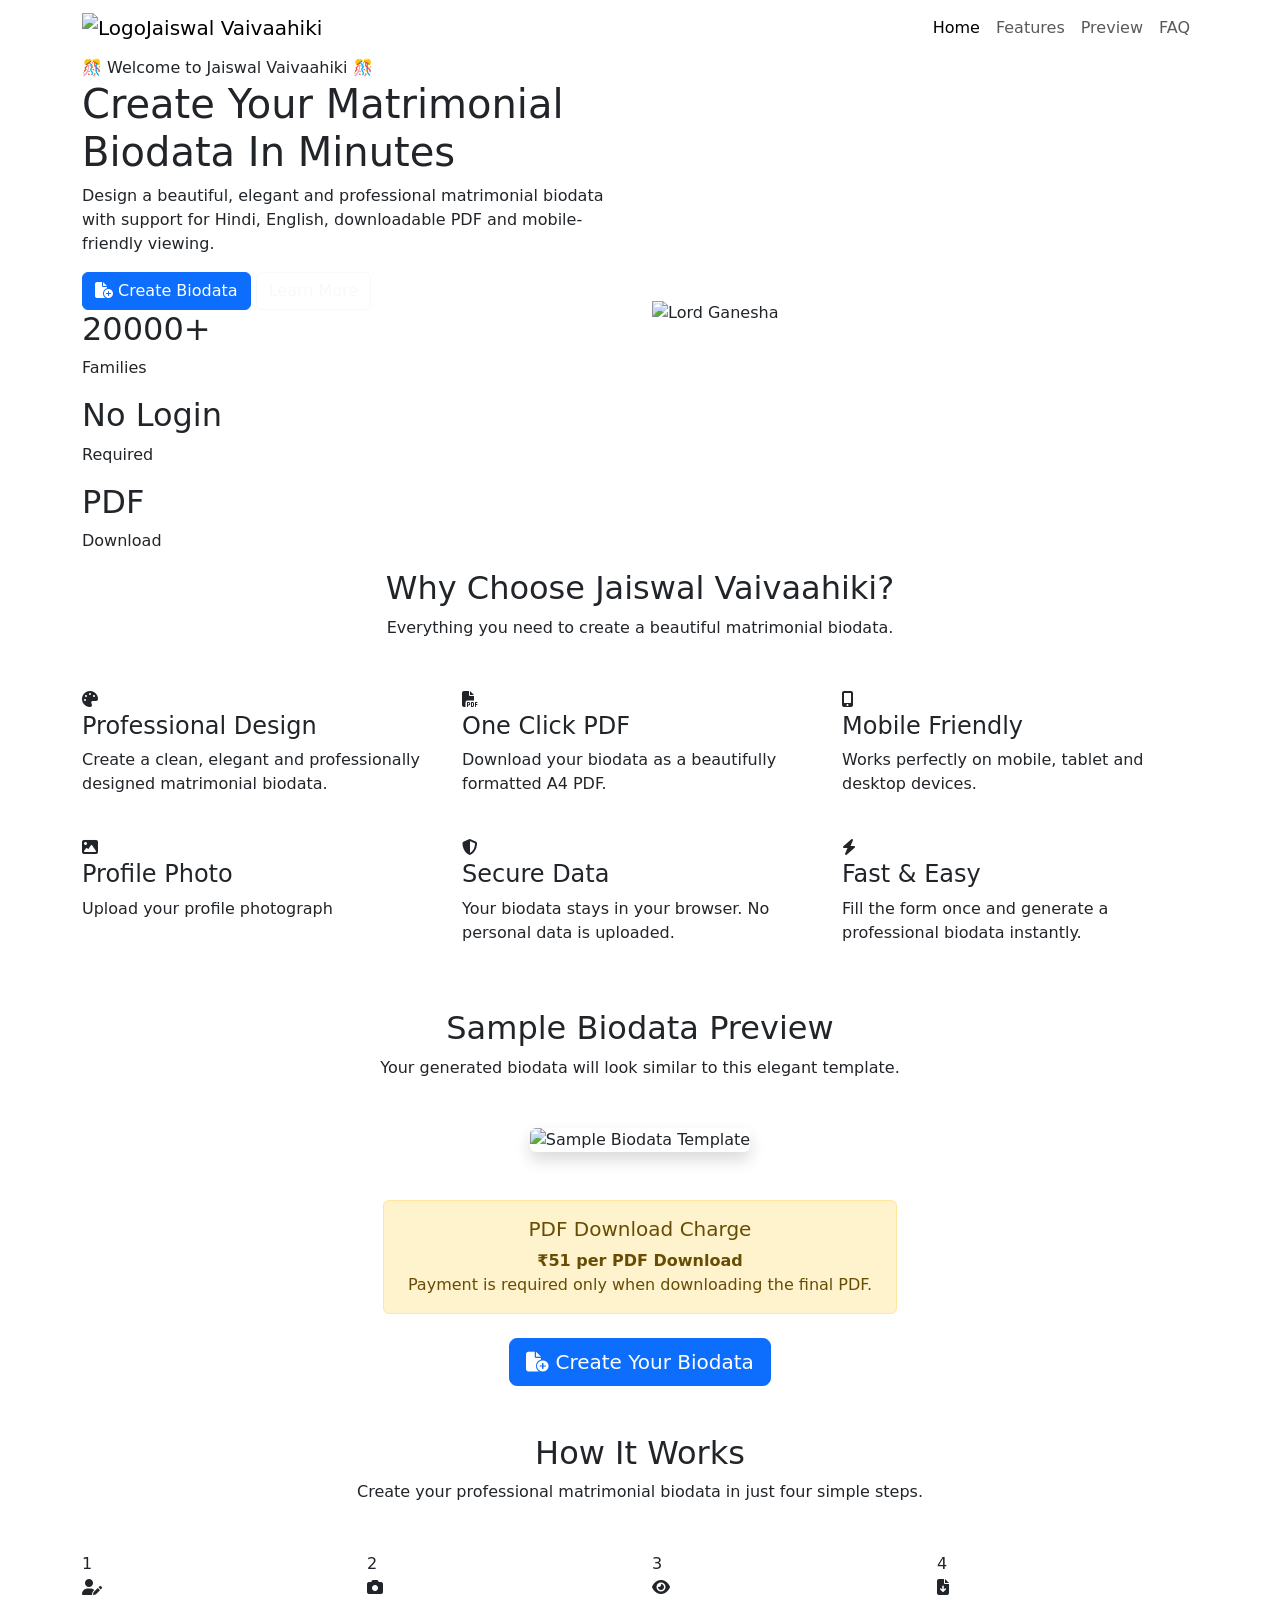
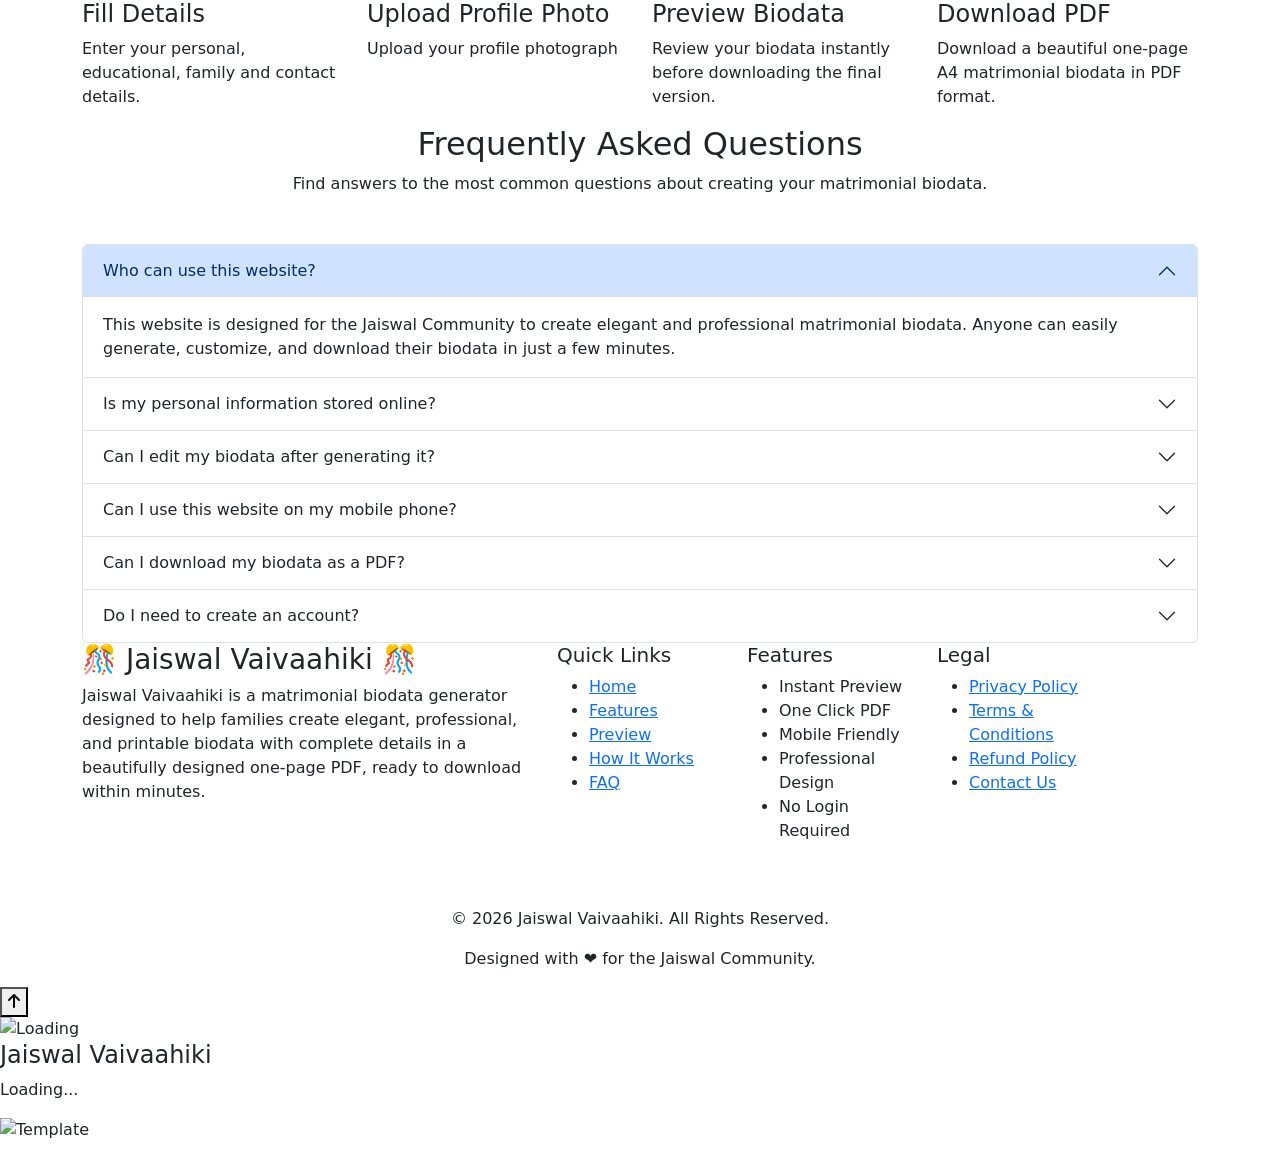
==== index.html @ 01bf07b5 "Add files via upload" ====
<!DOCTYPE html>
<html lang="en">

<head>

    <!-- ==========================
            BASIC META TAGS
    =========================== -->

    <meta charset="UTF-8">

    <meta name="viewport"
          content="width=device-width, initial-scale=1.0">

    <meta http-equiv="X-UA-Compatible"
          content="IE=edge">

    <meta name="description"
          content="Jaiswal Vaivaahiki - Matrimonial Biodata Generator">

    <meta name="keywords"
      content="Matrimonial, Biodata, Jaiswal, Marriage, Biodata Generator, Jaiswal Vaivaahiki">

    <meta name="author"
          content="Jaiswal Vaivaahiki">

    <title>Jaiswal Vaivaahiki | Matrimonial Biodata Generator</title>





    <!-- ==========================
            OPEN GRAPH META TAGS
    ========================== -->

    <meta property="og:title"
          content="Jaiswal Vaivaahiki | Matrimonial Biodata Generator">

    <meta property="og:description"
          content="Create a beautiful matrimonial biodata in Hindi and English with PDF download support.">

    <meta property="og:type"
          content="website">

    <meta property="og:url"
      content="https://milansetu.netlify.app">

    <meta property="og:image"
      content="https://milansetu.netlify.app/assets/images/logo/ganesha.png">

    <meta property="og:site_name"
          content="Jaiswal Vaivaahiki">

    <!-- ==========================
            TWITTER CARD META TAGS
    ========================== -->

    <meta name="twitter:card"
          content="summary_large_image">

    <meta name="twitter:title"
          content="Jaiswal Vaivaahiki | Matrimonial Biodata Generator">

    <meta name="twitter:description"
          content="Create a beautiful matrimonial biodata in Hindi and English with PDF download support.">

    <meta name="twitter:image"
          content="https://milansetu.netlify.app/assets/images/logo/ganesha.png">

    <meta name="twitter:site"
          content="">



    <!-- ==========================
            FAVICON
    ========================== -->

    <link rel="icon"
          type="image/x-icon"
          href="assets/images/favicon/favicon.ico">

    <link rel="icon"
          type="image/png"
          sizes="32x32"
          href="assets/images/favicon/favicon-32x32.png">

    <link rel="icon"
          type="image/png"
          sizes="16x16"
          href="assets/images/favicon/favicon-16x16.png">

    <link rel="apple-touch-icon"
          sizes="180x180"
          href="assets/images/favicon/apple-touch-icon.png">


    <!-- ==========================
        APPLE TOUCH ICON
    ========================== -->

    <link rel="apple-touch-icon"
          sizes="180x180"
          href="assets/images/favicon/apple-touch-icon.png">

    <!-- ==========================
        THEME COLOR
    ========================== -->

    <meta name="theme-color"
          content="#b35a1f">

    <meta name="msapplication-TileColor"
          content="#b35a1f">

    <meta name="apple-mobile-web-app-status-bar-style"
          content="default">

    <meta name="apple-mobile-web-app-capable"
          content="yes">

    <!-- ==========================
        STRUCTURED DATA
    ========================== -->

    <script type="application/ld+json">

    {

        "@context": "https://schema.org",

        "@type": "WebSite",

        "name": "Jaiswal Vaivaahiki",

        "alternateName": "Jaiswal Vaivaahiki Matrimonial Biodata Generator",

        "url": "https://milansetu.netlify.app",

        "description": "Create beautiful, professional matrimonial biodata in Hindi and English with photo upload and PDF download support.",

        "publisher": {

            "@type": "Organization",

            "name": "Jaiswal Vaivaahiki",

            "logo": {

                "@type": "ImageObject",

                "url": "https://milansetu.netlify.app/assets/images/logo/ganesha.png"

            }

        },

        "inLanguage": [

            "en",

            "hi"

        ],

        "potentialAction": {

            "@type": "SearchAction",

            "target": "https://milansetu.netlify.app/?q={search_term_string}",

            "query-input": "required name=search_term_string"

        }

    }

    </script>

    <!-- ==========================
        CANONICAL URL
    ========================== -->

    <link rel="canonical"
      href="https://milansetu.netlify.app/">

    <!-- ==========================
        ROBOTS META TAG
    ========================== -->

    <meta name="robots"
          content="index, follow">

    <meta name="googlebot"
          content="index, follow">

    <meta name="bingbot"
          content="index, follow">





    <!-- ==========================
            GOOGLE FONTS
    ========================== -->



    <link rel="preconnect"
          href="https://fonts.googleapis.com">

    <link rel="preconnect"
          href="https://fonts.gstatic.com"
          crossorigin>

    <link href="https://fonts.googleapis.com/css2?family=Cinzel:wght@400;600;700&family=Poppins:wght@300;400;500;600;700&family=Noto+Sans+Devanagari:wght@400;500;600;700&display=swap"
          rel="stylesheet">

    <!-- ==========================
            BOOTSTRAP CSS
    =========================== -->

    <link href="https://cdn.jsdelivr.net/npm/bootstrap@5.3.7/dist/css/bootstrap.min.css"
          rel="stylesheet">

    <link href="https://fonts.googleapis.com/css2?family=Cormorant+Garamond:wght@700&display=swap" rel="stylesheet">

    <!-- ==========================
            FONT AWESOME
    =========================== -->

    <link rel="stylesheet"
          href="https://cdnjs.cloudflare.com/ajax/libs/font-awesome/6.7.2/css/all.min.css">

    <!-- ==========================
            CUSTOM CSS
    =========================== -->

    <link rel="stylesheet"
          href="css/style.css">

    <link rel="stylesheet"
          href="css/responsive.css">

    <link rel="stylesheet"
          href="css/print.css">

</head>

<body>

<!-- =========================================================
                    WEBSITE STARTS HERE
========================================================== -->

<header>

    <!-- ==========================
            NAVIGATION BAR
    =========================== -->

    <nav class="navbar navbar-expand-lg custom-navbar">

        <div class="container">

            <!-- Logo -->

            <a class="navbar-brand d-flex align-items-center"
               href="#">

                <img src="assets/images/logo/ganesha.png"
                     alt="Logo"
                     class="logo">

                <span class="logo-text">

                    Jaiswal Vaivaahiki

                </span>

            </a>

            <!-- Mobile Menu -->

            <button class="navbar-toggler"
                    type="button"
                    data-bs-toggle="collapse"
                    data-bs-target="#navbarMenu">

                <span class="navbar-toggler-icon"></span>

            </button>

            <!-- Menu -->

            <div class="collapse navbar-collapse"
                 id="navbarMenu">

                <ul class="navbar-nav ms-auto">

                    <li class="nav-item">

                        <a class="nav-link active"
                           href="#hero">

                            Home

                        </a>

                    </li>

                    <li class="nav-item">

                        <a class="nav-link"
                           href="#features">

                            Features

                        </a>

                    </li>

                    <li class="nav-item">

                        <a class="nav-link"
                           href="#preview">

                            Preview

                        </a>

                    </li>

                    <li class="nav-item">

                        <a class="nav-link"
                           href="#faq">

                            FAQ

                        </a>

                    </li>

                </ul>

            </div>

        </div>

    </nav>

</header>

<main>

    <!-- ==========================================================
                            HERO SECTION
    =========================================================== -->

    <section id="hero" class="hero-section">

        <div class="container">

            <div class="row align-items-center">

                <!-- ================= Left Side ================= -->

                <div class="col-lg-6">

                    <div class="hero-content">

                        <span class="hero-badge">

                            🎊 Welcome to Jaiswal Vaivaahiki 🎊

                        </span>

                        <h1>

                            Create Your

                            <span class="highlight">

                                Matrimonial Biodata

                            </span>

                            In Minutes

                        </h1>

                        <p>

                            Design a beautiful, elegant and professional
                            matrimonial biodata with support for Hindi,
                            English, downloadable PDF and mobile-friendly
                            viewing.

                        </p>

                        <div class="hero-buttons">

                            <button
                                    class="btn btn-primary"
                                    id="createBiodataBtn">

                                <i class="fa-solid fa-file-circle-plus"></i>

                                Create Biodata

                            </button>

                            <button
                                    class="btn btn-outline-light"
                                    id="learnMoreBtn">

                                Learn More

                            </button>

                        </div>

                        <!-- Statistics -->

                        <div class="hero-stats">

                            <div class="stat-card">

                                <h2>

                                    20000+

                                </h2>

                                <p>

                                    Families

                                </p>

                            </div>

                            <div class="stat-card">

                                <h2>

                                    No Login

                                </h2>

                                <p>

                                    Required

                                </p>

                            </div>

                            <div class="stat-card">

                                <h2>

                                    PDF

                                </h2>

                                <p>

                                    Download

                                </p>

                            </div>

                        </div>

                    </div>

                </div>

                <!-- ================= Right Side ================= -->

                <div class="col-lg-6">

                    <div class="hero-image">

                        <img
                                src="assets/images/logo/ganesha.png"
                                alt="Lord Ganesha">

                    </div>

                </div>

            </div>

        </div>

    </section>

        <!-- ==========================================================
                        FEATURES SECTION
    =========================================================== -->

    <section id="features" class="features-section">

        <div class="container">

            <!-- Section Heading -->

            <div class="section-heading text-center">

                <h2>

                    Why Choose Jaiswal Vaivaahiki?

                </h2>

                <p>

                    Everything you need to create a beautiful matrimonial biodata.

                </p>

            </div>

            <!-- Features -->

            <div class="row g-4 mt-4">

                <!-- Feature 1 -->

                <div class="col-lg-4 col-md-6">

                    <div class="feature-card">

                        <i class="fa-solid fa-palette feature-icon"></i>

                        <h4>

                            Professional Design

                        </h4>

                        <p>

                            Create a clean, elegant and professionally designed matrimonial biodata.

                        </p>

                    </div>

                </div>

                <!-- Feature 2 -->

                <div class="col-lg-4 col-md-6">

                    <div class="feature-card">

                        <i class="fa-solid fa-file-pdf feature-icon"></i>

                        <h4>

                            One Click PDF

                        </h4>

                        <p>

                            Download your biodata as a beautifully formatted A4 PDF.

                        </p>

                    </div>

                </div>

                <!-- Feature 3 -->

                <div class="col-lg-4 col-md-6">

                    <div class="feature-card">

                        <i class="fa-solid fa-mobile-screen-button feature-icon"></i>

                        <h4>

                            Mobile Friendly

                        </h4>

                        <p>

                            Works perfectly on mobile, tablet and desktop devices.

                        </p>

                    </div>

                </div>

                <!-- Feature 4 -->

                <div class="col-lg-4 col-md-6">

                    <div class="feature-card">

                        <i class="fa-solid fa-image feature-icon"></i>

                        <h4>

                            Profile Photo

                        </h4>

                        <p>

                            Upload your profile photograph

                        </p>

                    </div>

                </div>

                <!-- Feature 5 -->

                <div class="col-lg-4 col-md-6">

                    <div class="feature-card">

                        <i class="fa-solid fa-shield-halved feature-icon"></i>

                        <h4>

                            Secure Data

                        </h4>

                        <p>

                            Your biodata stays in your browser. No personal data is uploaded.

                        </p>

                    </div>

                </div>

                <!-- Feature 6 -->

                <div class="col-lg-4 col-md-6">

                    <div class="feature-card">

                        <i class="fa-solid fa-bolt feature-icon"></i>

                        <h4>

                            Fast & Easy

                        </h4>

                        <p>

                            Fill the form once and generate a professional biodata instantly.

                        </p>

                    </div>

                </div>

            </div>

        </div>

    </section>



        <!-- ==========================================================
                    SAMPLE BIODATA PREVIEW
    =========================================================== -->

    <section id="preview" class="preview-section py-5">

        <div class="container">

            <div class="section-heading text-center mb-5">

                <h2>Sample Biodata Preview</h2>

                <p>
                    Your generated biodata will look similar to this elegant template.
                </p>

            </div>

            <div class="text-center">

                <img
                    src="assets/template1.png"
                    alt="Sample Biodata Template"
                    class="img-fluid shadow rounded preview-template">

            </div>

            <div class="text-center mt-5">

                <div class="alert alert-warning d-inline-block px-4 py-3 mb-4">

                    <h5 class="mb-2">

                        PDF Download Charge

                    </h5>

                    <p class="mb-0">

                        <strong>₹51 per PDF Download</strong><br>

                        Payment is required only when downloading the final PDF.

                    </p>

                </div>

                <br>

                <button
                    class="btn btn-primary btn-lg"
                    id="previewCreateBtn">

                    <i class="fa-solid fa-file-circle-plus"></i>

                    Create Your Biodata

                </button>

            </div>

        </div>

    </section>

        <!-- ==========================================================
                        HOW IT WORKS SECTION
    =========================================================== -->

    <section id="how-it-works" class="how-section">

        <div class="container">

            <!-- Section Heading -->

            <div class="section-heading text-center">

                <h2>

                    How It Works

                </h2>

                <p>

                    Create your professional matrimonial biodata in just four simple steps.

                </p>

            </div>

            <div class="row g-4 mt-4">

                <!-- Step 1 -->

                <div class="col-lg-3 col-md-6">

                    <div class="step-card">

                        <div class="step-number">

                            1

                        </div>

                        <div class="step-icon">

                            <i class="fa-solid fa-user-pen"></i>

                        </div>

                        <h4>

                            Fill Details

                        </h4>

                        <p>

                            Enter your personal, educational, family and contact details.

                        </p>

                    </div>

                </div>

                <!-- Step 2 -->

                <div class="col-lg-3 col-md-6">

                    <div class="step-card">

                        <div class="step-number">

                            2

                        </div>

                        <div class="step-icon">

                            <i class="fa-solid fa-camera"></i>

                        </div>

                        <h4>

                            Upload Profile Photo

                        </h4>

                        <p>

                            Upload your profile photograph

                        </p>

                    </div>

                </div>

                <!-- Step 3 -->

                <div class="col-lg-3 col-md-6">

                    <div class="step-card">

                        <div class="step-number">

                            3

                        </div>

                        <div class="step-icon">

                            <i class="fa-solid fa-eye"></i>

                        </div>

                        <h4>

                            Preview Biodata

                        </h4>

                        <p>

                            Review your biodata instantly before downloading the final version.

                        </p>

                    </div>

                </div>

                <!-- Step 4 -->

                <div class="col-lg-3 col-md-6">

                    <div class="step-card">

                        <div class="step-number">

                            4

                        </div>

                        <div class="step-icon">

                            <i class="fa-solid fa-file-arrow-down"></i>

                        </div>

                        <h4>

                            Download PDF

                        </h4>

                        <p>

                            Download a beautiful one-page A4 matrimonial biodata in PDF format.

                        </p>

                    </div>

                </div>

            </div>

        </div>

    </section>

        <!-- ==========================================================
                            FAQ SECTION
    =========================================================== -->

    <section id="faq" class="faq-section">

        <div class="container">

            <!-- Section Heading -->

            <div class="section-heading text-center">

                <h2>

                    Frequently Asked Questions

                </h2>

                <p>

                    Find answers to the most common questions about creating your matrimonial biodata.

                </p>

            </div>

            <div class="accordion mt-5"
                 id="faqAccordion">

                <!-- FAQ 1 -->

                <div class="accordion-item">

                    <h2 class="accordion-header"
                        id="headingOne">

                        <button class="accordion-button"
                                type="button"
                                data-bs-toggle="collapse"
                                data-bs-target="#collapseOne"
                                aria-expanded="true"
                                aria-controls="collapseOne">

                            Who can use this website?

                        </button>

                    </h2>

                    <div id="collapseOne"
                         class="accordion-collapse collapse show"
                         data-bs-parent="#faqAccordion">

                        <div class="accordion-body">

                            This website is designed for the Jaiswal Community to create elegant and professional matrimonial biodata. Anyone can easily generate, customize, and download their biodata in just a few minutes.

                        </div>

                    </div>

                </div>

                <!-- FAQ 2 -->

                <div class="accordion-item">

                    <h2 class="accordion-header"
                        id="headingTwo">

                        <button class="accordion-button collapsed"
                                type="button"
                                data-bs-toggle="collapse"
                                data-bs-target="#collapseTwo"
                                aria-expanded="false"
                                aria-controls="collapseTwo">

                            Is my personal information stored online?

                        </button>

                    </h2>

                    <div id="collapseTwo"
                         class="accordion-collapse collapse"
                         data-bs-parent="#faqAccordion">

                        <div class="accordion-body">

                            No. Your information remains in your browser while you use the website. It is not uploaded to any server.

                        </div>

                    </div>

                </div>

                <!-- FAQ 3 -->

                <div class="accordion-item">

                    <h2 class="accordion-header"
                        id="headingThree">

                        <button class="accordion-button collapsed"
                                type="button"
                                data-bs-toggle="collapse"
                                data-bs-target="#collapseThree"
                                aria-expanded="false"
                                aria-controls="collapseThree">

                            Can I edit my biodata after generating it?

                        </button>

                    </h2>

                    <div id="collapseThree"
                         class="accordion-collapse collapse"
                         data-bs-parent="#faqAccordion">

                        <div class="accordion-body">

                            Yes. You can update your details at any time before downloading the final PDF.

                        </div>

                    </div>

                </div>

                <!-- FAQ 4 -->

                <div class="accordion-item">

                    <h2 class="accordion-header"
                        id="headingFour">

                        <button class="accordion-button collapsed"
                                type="button"
                                data-bs-toggle="collapse"
                                data-bs-target="#collapseFour"
                                aria-expanded="false"
                                aria-controls="collapseFour">

                            Can I use this website on my mobile phone?

                        </button>

                    </h2>

                    <div id="collapseFour"
                         class="accordion-collapse collapse"
                         data-bs-parent="#faqAccordion">

                        <div class="accordion-body">

                            Yes. The website is fully responsive and works smoothly on mobile phones, tablets and desktops.

                        </div>

                    </div>

                </div>

                <!-- FAQ 5 -->

                <div class="accordion-item">

                    <h2 class="accordion-header"
                        id="headingFive">

                        <button class="accordion-button collapsed"
                                type="button"
                                data-bs-toggle="collapse"
                                data-bs-target="#collapseFive"
                                aria-expanded="false"
                                aria-controls="collapseFive">

                            Can I download my biodata as a PDF?

                        </button>

                    </h2>

                    <div id="collapseFive"
                         class="accordion-collapse collapse"
                         data-bs-parent="#faqAccordion">

                        <div class="accordion-body">

                            Yes. Once your biodata is ready, you can download it as a high-quality A4 PDF with a single click.

                        </div>

                    </div>

                </div>

                <!-- FAQ 6 -->

                <div class="accordion-item">

                    <h2 class="accordion-header"
                        id="headingSix">

                        <button class="accordion-button collapsed"
                                type="button"
                                data-bs-toggle="collapse"
                                data-bs-target="#collapseSix"
                                aria-expanded="false"
                                aria-controls="collapseSix">

                            Do I need to create an account?

                        </button>

                    </h2>

                    <div id="collapseSix"
                         class="accordion-collapse collapse"
                         data-bs-parent="#faqAccordion">

                        <div class="accordion-body">

                            No. No registration or login is required. Simply fill in your details and generate your biodata.

                        </div>

                    </div>

                </div>

            </div>

        </div>

    </section>

        <!-- ==========================================================
                            FOOTER SECTION
    =========================================================== -->

    <footer id="footer" class="footer-section">

        <div class="container">

            <div class="row gy-5">

                <!-- ==========================================
                            ABOUT
                =========================================== -->

                <div class="col-lg-5 col-md-6">

                    <div class="footer-box">

                        <h3>

                            🎊 Jaiswal Vaivaahiki 🎊

                        </h3>

                        <p>

                            Jaiswal Vaivaahiki is a matrimonial biodata generator designed to help families create elegant, professional, and printable biodata with complete details in a beautifully designed one-page PDF, ready to download within minutes.

                        </p>

                    </div>

                </div>

                <!-- ==========================================
                            QUICK LINKS
                =========================================== -->

                <div class="col-lg-2 col-md-6">

                    <div class="footer-box">

                        <h5>

                            Quick Links

                        </h5>

                        <ul class="footer-links">

                            <li>

                                <a href="#hero">

                                    Home

                                </a>

                            </li>

                            <li>

                                <a href="#features">

                                    Features

                                </a>

                            </li>

                            <li>

                                <a href="#preview">

                                    Preview

                                </a>

                            </li>

                            <li>

                                <a href="#how-it-works">

                                    How It Works

                                </a>

                            </li>

                            <li>

                                <a href="#faq">

                                    FAQ

                                </a>

                            </li>


                        </ul>

                    </div>

                </div>

                <!-- ==========================================
                            FEATURES
                =========================================== -->

                <div class="col-lg-2 col-md-6">

                    <div class="footer-box">

                        <h5>

                            Features

                        </h5>

                        <ul class="footer-links">

                            <li>

                                Instant Preview

                            </li>

                            <li>

                                One Click PDF

                            </li>

                            <li>

                                Mobile Friendly

                            </li>

                            <li>

                                Professional Design

                            </li>

                            <li>

                                No Login Required

                            </li>

                        </ul>

                    </div>

                </div>

                <!-- ==========================================
                            LEGAL
                ========================================== -->

                <div class="col-lg-2 col-md-6">

                    <div class="footer-box">

                        <h5>

                            Legal

                        </h5>

                        <ul class="footer-links">

                            <li>
                                <a href="privacy.html">
                                    Privacy Policy
                                </a>
                            </li>

                            <li>
                                <a href="terms.html">
                                    Terms & Conditions
                                </a>
                            </li>

                            <li>
                                <a href="refund.html">
                                    Refund Policy
                                </a>
                            </li>

                            <li>
                                <a href="contact.html">
                                    Contact Us
                                </a>
                            </li>

                        </ul>

                    </div>

                </div>



            <!-- ==========================================
                        COPYRIGHT
            =========================================== -->

            <div class="footer-bottom text-center">

                <p>

                    © 2026 Jaiswal Vaivaahiki. All Rights Reserved.

                </p>

                <p>

                    Designed with ❤️ for the Jaiswal Community.

                </p>

            </div>

        </div>

    </footer>

    <!-- ==========================================================
                BIODATA FORM CONTAINER
    =========================================================== -->

    <section id="biodataFormSection"
             class="biodata-form-section d-none">

        <div class="container">

            <!-- ==========================================
                        FORM HEADER
            =========================================== -->

            <div class="section-heading text-center">

                <h2>

                    Create Your Biodata

                </h2>

                <p>

                    Complete each step to generate your professional matrimonial biodata.

                </p>

            </div>

            <!-- ==========================================
                        PROGRESS BAR
            =========================================== -->

            <div class="form-progress">

                <div class="progress"
                     style="height:12px;">

                    <div id="formProgressBar"
                         class="progress-bar bg-success"
                         role="progressbar"
                         style="width:11.11%;">

                        1 / 9

                    </div>

                </div>

            </div>

            <!-- ==========================================
                        MULTI STEP FORM
            =========================================== -->

            <div id="multiStepForm">

                <!-- ======================================
                            STEP 1
                ====================================== -->

                <div class="form-step active-step"
                     data-step="1">

                    <!-- ==========================================
                                PERSONAL DETAILS
                    =========================================== -->

                    <div class="form-card">

                        <div class="form-card-header">

                            <h3>
                                👤 Personal Details
                            </h3>

                            <p>
                                Fill your personal details.
                            </p>

                        </div>

                        <div class="row g-4">

                            <!-- Full Name -->

                            <div class="col-md-6">

                                <label for="fullName" class="form-label">
                                    Full Name
                                </label>

                                <input
                                    type="text"
                                    id="fullName"
                                    maxlength="20"
                                    class="form-control"
                                    placeholder="Enter your full name">
                                <small id="fullNameCounter" class="text-muted">
                                    20 characters remaining
                                </small>

                            </div>

                            <!-- Date Of Birth -->

                            <div class="col-md-6">

                                <label for="dob" class="form-label">
                                    Date Of Birth
                                </label>

                                <input
                                    type="date"
                                    id="dob"
                                    class="form-control">

                            </div>

                            <!-- Time Of Birth -->

                            <div class="col-md-6">

                                <label class="form-label">
                                    Time Of Birth
                                </label>

                                <div class="row">

                                <div class="col-md-4">

                                    <label class="form-label">
                                        Hour
                                    </label>

                                    <select
                                        class="form-select"
                                        id="birthHour">

                                        <option value="">Hour</option>

                                        <option>1</option>
                                        <option>2</option>
                                        <option>3</option>
                                        <option>4</option>
                                        <option>5</option>
                                        <option>6</option>
                                        <option>7</option>
                                        <option>8</option>
                                        <option>9</option>
                                        <option>10</option>
                                        <option>11</option>
                                        <option>12</option>

                                    </select>

                                </div>


                                <div class="col-md-4">

                                    <label class="form-label">
                                        Minute
                                    </label>

                                    <select
                                        class="form-select"
                                        id="birthMinute">

                                        <option value="">Minute</option>

                                        <option>00</option>
                                        <option>01</option>
                                        <option>02</option>
                                        <option>03</option>
                                        <option>04</option>
                                        <option>05</option>
                                        <option>06</option>
                                        <option>07</option>
                                        <option>08</option>
                                        <option>09</option>
                                        <option>10</option>
                                        <option>11</option>
                                        <option>12</option>
                                        <option>13</option>
                                        <option>14</option>
                                        <option>15</option>
                                        <option>16</option>
                                        <option>17</option>
                                        <option>18</option>
                                        <option>19</option>
                                        <option>20</option>
                                        <option>21</option>
                                        <option>22</option>
                                        <option>23</option>
                                        <option>24</option>
                                        <option>25</option>
                                        <option>26</option>
                                        <option>27</option>
                                        <option>28</option>
                                        <option>29</option>
                                        <option>30</option>
                                        <option>31</option>
                                        <option>32</option>
                                        <option>33</option>
                                        <option>34</option>
                                        <option>35</option>
                                        <option>36</option>
                                        <option>37</option>
                                        <option>38</option>
                                        <option>39</option>
                                        <option>40</option>
                                        <option>41</option>
                                        <option>42</option>
                                        <option>43</option>
                                        <option>44</option>
                                        <option>45</option>
                                        <option>46</option>
                                        <option>47</option>
                                        <option>48</option>
                                        <option>49</option>
                                        <option>50</option>
                                        <option>51</option>
                                        <option>52</option>
                                        <option>53</option>
                                        <option>54</option>
                                        <option>55</option>
                                        <option>56</option>
                                        <option>57</option>
                                        <option>58</option>
                                        <option>59</option>

                                    </select>

                                </div>


                                <div class="col-md-4">

                                    <label class="form-label">
                                        AM / PM
                                    </label>

                                    <select
                                        class="form-select"
                                        id="birthPeriod">

                                        <option value="">AM / PM</option>

                                        <option>AM</option>

                                        <option>PM</option>

                                    </select>

                                </div>

                            </div>

                            </div>

                            <!-- Place Of Birth -->

                            <div class="col-md-6">

                                <label for="placeOfBirth" class="form-label">
                                    Place Of Birth
                                </label>

                                <input
                                    type="text"
                                    id="placeOfBirth"
                                    maxlength="20"
                                    class="form-control"
                                    placeholder="Enter place of birth">
                                <small id="placeOfBirthCounter" class="text-muted">
                                    20 characters remaining
                                </small>

                            </div>


                            <!-- Rashi -->

                            <div class="col-md-6">

                                <label
                                    for="rashi"
                                    class="form-label">

                                    Rashi

                                </label>

                                <input
                                    type="text"
                                    id="rashi"
                                    maxlength="20"
                                    class="form-control"
                                    placeholder="Enter Rashi">

                                <small
                                    id="rashiCounter"
                                    class="text-muted">

                                    20 characters remaining

                                </small>

                            </div>

                            <!-- Gan -->

                            <div class="col-md-6">

                                <label for="gan" class="form-label">
                                    Gan
                                </label>

                                <select
                                    id="gan"
                                    class="form-select">

                                    <option value="">
                                        Select Gan
                                    </option>

                                    <option>Dev</option>

                                    <option>Manushya</option>

                                    <option>Rakshas</option>

                                </select>

                            </div>


                            <!-- Height -->

                            <div class="col-md-6">

                                <label for="height" class="form-label">
                                    Height
                                </label>

                                <input
                                    type="text"
                                    id="height"
                                    maxlength="20"
                                    class="form-control"
                                    placeholder="e.g. 5'8&quot;">

                                <small id="heightCounter" class="text-muted">
                                    20 characters remaining
                                </small>

                            </div>

                            <!-- Complexion -->

                            <div class="col-md-6">

                                <label for="complexion" class="form-label">
                                    Complexion
                                </label>

                                <input
                                    type="text"
                                    id="complexion"
                                    maxlength="20"
                                    class="form-control"
                                    placeholder="Enter complexion">

                                <small id="complexionCounter" class="text-muted">
                                    20 characters remaining
                                </small>

                            </div>

                            <!-- Marital Status -->

                            <div class="col-md-6">

                                <label for="maritalStatus" class="form-label">
                                    Marital Status
                                </label>

                                <select
                                    id="maritalStatus"
                                    class="form-select">

                                    <option value="">
                                        Select Status
                                    </option>

                                    <option>Never Married</option>

                                    <option>Divorced</option>

                                    <option>Widowed</option>

                                </select>

                            </div>

                            <!-- Caste -->

                            <div class="col-md-6">

                                <label for="caste" class="form-label">
                                    Caste
                                </label>

                                <input
                                    type="text"
                                    id="caste"
                                    maxlength="20"
                                    class="form-control"
                                    placeholder="Enter caste">

                                <small id="casteCounter" class="text-muted">
                                    20 characters remaining
                                </small>

                            </div>

                            <!-- Manglik -->

                            <div class="col-md-6">

                                <label for="manglik" class="form-label">
                                    Manglik
                                </label>

                                <select
                                    id="manglik"
                                    class="form-select">

                                    <option value="">
                                        Select
                                    </option>

                                    <option>Yes</option>

                                    <option>No</option>

                                    <option>Aanshik</option>


                                </select>

                            </div>

                            <!-- Language -->

                            <div class="col-md-6">

                                <label
                                    for="language"
                                    class="form-label">

                                    Language

                                </label>

                                <input
                                    type="text"
                                    id="language"
                                    maxlength="20"
                                    class="form-control"
                                    placeholder="Enter language">

                                <small
                                    id="languageCounter"
                                    class="text-muted">

                                    20 characters remaining

                                </small>

                            </div>

                            <!-- Diet -->

                            <div class="col-md-6">

                                <label for="diet" class="form-label">
                                    Diet
                                </label>

                                <select
                                    id="diet"
                                    class="form-select">

                                    <option value="">Select Diet</option>

                                    <option value="Vegetarian">
                                        Vegetarian
                                    </option>

                                    <option value="Non-Vegetarian">
                                        Non-Vegetarian
                                    </option>

                                </select>

                            </div>

                            <!-- Hobbies -->

                            <div class="col-md-12">

                                <label for="hobbies" class="form-label">
                                    Hobbies
                                </label>

                                <textarea
                                    id="hobbies"
                                    maxlength="20"
                                    class="form-control"
                                    rows="3"
                                    placeholder="Enter hobbies"></textarea>
                                <small
                                    id="hobbiesCounter"
                                    class="text-muted">

                                    20 characters remaining

                                </small>

                            </div>

                            <!-- Other -->

                            <div class="col-md-12">

                                <label
                                    for="other"
                                    class="form-label">

                                    Other

                                </label>

                                <textarea
                                    id="other"
                                    maxlength="40"
                                    class="form-control"
                                    rows="3"
                                    placeholder="Enter other details"></textarea>
                                <small
                                    id="otherCounter"
                                    class="text-muted">

                                    40 characters remaining

                                </small>

                            </div>

                        </div>

                    </div>

                </div>




                <!-- ======================================
                            STEP 2
                ====================================== -->

                <div class="form-step d-none"
                     data-step="2">

                    <!-- ==========================================
                                EDUCATION & CAREER
                    =========================================== -->

                    <div class="form-card">

                        <div class="form-card-header">

                            <h3>
                                🎓 Education & Skills
                            </h3>

                            <p>
                                Fill your education and skill details.
                            </p>

                        </div>

                        <div class="row g-4">

                            <!-- Qualification -->

                            <div class="col-md-6">

                                <label
                                    for="highestQualification"
                                    class="form-label">

                                    Qualification

                                </label>

                                <input
                                    type="text"
                                    id="highestQualification"
                                    maxlength="20"
                                    class="form-control"
                                    placeholder="Enter highest education">
                                <small id="highestQualificationCounter" class="text-muted">
                                    20 characters remaining
                                </small>

                            </div>

                            <!-- College / University -->

                            <div class="col-md-6">

                                <label
                                    for="college"
                                    class="form-label">

                                    College / University

                                </label>

                                <input
                                    type="text"
                                    id="college"
                                    maxlength="20"
                                    class="form-control"
                                    placeholder="Enter college / university">
                                <small id="collegeCounter" class="text-muted">
                                    20 characters remaining
                                </small>

                            </div>



                            <!-- 12th Board -->

                            <div class="col-md-6">

                                <label
                                    for="Board12th"
                                    class="form-label">

                                    12th Board

                                </label>

                                <input
                                    type="text"
                                    id="Board12th"
                                    maxlength="20"
                                    class="form-control"
                                    placeholder="Enter 12th board">

                                <small id="Board12thCounter" class="text-muted">
                                    20 characters remaining
                                </small>

                            </div>

                            <!-- 10th Board -->

                            <div class="col-md-6">

                                <label
                                    for="Board10th"
                                    class="form-label">

                                    10th Board

                                </label>

                                <input
                                    type="text"
                                    id="Board10th"
                                    maxlength="20"
                                    class="form-control"
                                    placeholder="Enter 10th board">
                                <small id="Board10thCounter" class="text-muted">
                                    20 characters remaining
                                </small>

                            </div>

                            <!-- Special Skill -->

                            <div class="col-md-6">

                                <label
                                    for="specialSkill"
                                    class="form-label">

                                    Special Skill

                                </label>

                                <input
                                    type="text"
                                    id="specialSkill"
                                    maxlength="20"
                                    class="form-control"
                                    placeholder="Enter special skill">

                                <small
                                    id="specialSkillCounter"
                                    class="text-muted">

                                    20 characters remaining

                                </small>

                            </div>

                            <!-- Other -->

                            <div class="col-md-6">

                                <label
                                    for="educationOther"
                                    class="form-label">

                                    Other

                                </label>

                                <input
                                    type="text"
                                    id="educationOther"
                                    maxlength="20"
                                    class="form-control"
                                    placeholder="Enter other details">

                                <small
                                    id="educationOtherCounter"
                                    class="text-muted">

                                    20 characters remaining

                                </small>

                            </div>

                        </div>

                    </div>

                </div>

                <!-- ======================================
                            STEP 3
                ====================================== -->

                <div class="form-step d-none"
                     data-step="3">

                    <!-- ==========================================
                                WORK & CAREER
                    =========================================== -->

                    <div class="form-card">

                        <div class="form-card-header">

                            <h3>

                                💼 Work & Career

                            </h3>

                            <p>

                                Fill your professional details.

                            </p>

                        </div>

                        <div class="row g-4">

                            <!-- Profession -->

                            <div class="col-md-6">

                                <label
                                    for="profession"
                                    class="form-label">

                                    Profession

                                </label>

                                <input
                                    type="text"
                                    id="profession"
                                    maxlength="20"
                                    class="form-control"
                                    placeholder="Enter profession">

                                <small
                                    id="professionCounter"
                                    class="text-muted">

                                    20 characters remaining

                                </small>

                            </div>

                            <!-- Organization -->

                            <div class="col-md-6">

                                <label
                                    for="organization"
                                    class="form-label">

                                    Organization

                                </label>

                                <input
                                    type="text"
                                    id="organization"
                                    maxlength="20"
                                    class="form-control"
                                    placeholder="Enter organization">

                                <small
                                    id="organizationCounter"
                                    class="text-muted">

                                    20 characters remaining

                                </small>

                            </div>

                            <!-- Work Place -->

                            <div class="col-md-6">

                                <label
                                    for="workPlace"
                                    class="form-label">

                                    Work Place

                                </label>

                                <input
                                    type="text"
                                    id="workPlace"
                                    maxlength="20"
                                    class="form-control"
                                    placeholder="Enter work place">

                                <small
                                    id="workPlaceCounter"
                                    class="text-muted">

                                    20 characters remaining

                                </small>

                            </div>

                            <!-- Income -->

                            <div class="col-md-6">

                                <label
                                    for="income"
                                    class="form-label">

                                    Income

                                </label>

                                <input
                                    type="text"
                                    id="income"
                                    maxlength="20"
                                    class="form-control"
                                    placeholder="Enter income">

                                <small
                                    id="incomeCounter"
                                    class="text-muted">

                                    20 characters remaining

                                </small>

                            </div>

                        </div>

                    </div>

                </div>





                <!-- ======================================
                            STEP 4
                ====================================== -->

                <div class="form-step d-none"
                     data-step="4">

                    <!-- ==========================================
                                FAMILY DETAILS
                    =========================================== -->

                    <div class="form-card">

                        <div class="form-card-header">

                            <h3>
                                👨‍👩‍👧 Family Details
                            </h3>

                            <p>
                                Fill your family information.
                            </p>

                        </div>

                        <div class="row g-4">

                            <!-- Father's Name -->

                            <div class="col-md-6">

                                <label
                                    for="fatherName"
                                    class="form-label">

                                    Father's Name

                                </label>

                                <input
                                    type="text"
                                    id="fatherName"
                                    maxlength="20"
                                    class="form-control"
                                    placeholder="Enter father's name">

                                <small id="fatherNameCounter" class="text-muted">
                                    20 characters remaining
                                </small>

                            </div>

                            <!-- Father's Occupation -->

                            <div class="col-md-6">

                                <label
                                    for="fatherOccupation"
                                    class="form-label">

                                    Father's Occupation

                                </label>

                                <input
                                    type="text"
                                    id="fatherOccupation"
                                    maxlength="20"
                                    class="form-control"
                                    placeholder="Enter father's occupation">

                                <small id="fatherOccupationCounter" class="text-muted">
                                    20 characters remaining
                                </small>

                            </div>

                            <!-- Mother's Name -->

                            <div class="col-md-6">

                                <label
                                    for="motherName"
                                    class="form-label">

                                    Mother's Name

                                </label>

                                <input
                                    type="text"
                                    id="motherName"
                                    maxlength="20"
                                    class="form-control"
                                    placeholder="Enter mother's name">

                                <small id="motherNameCounter" class="text-muted">
                                    20 characters remaining
                                </small>

                            </div>

                            <!-- Mother's Occupation -->

                            <div class="col-md-6">

                                <label
                                    for="motherOccupation"
                                    class="form-label">

                                    Mother's Occupation

                                </label>

                                <input
                                    type="text"
                                    id="motherOccupation"
                                    maxlength="20"
                                    class="form-control"
                                    placeholder="Enter mother's occupation">

                                <small id="motherOccupationCounter" class="text-muted">
                                    20 characters remaining
                                </small>

                            </div>

                            <!-- Siblings Details -->

                            <div class="col-12">

                                <label
                                    for="siblingsDetails"
                                    class="form-label">

                                    Siblings Details

                                </label>

                                <textarea
                                    id="siblingsDetails"
                                    maxlength="40"
                                    class="form-control"
                                    rows="3"
                                    placeholder="e.g. 2 Brothers&#10;1 Sister (Married)"></textarea>

                                <small
                                    id="siblingsDetailsCounter"
                                    class="text-muted">

                                    40 characters remaining

                                </small>

                            </div>

                        </div>

                    </div>

                </div>


                <!-- ======================================
                            STEP 5
                ====================================== -->

                <div class="form-step d-none"
                     data-step="5">

                    <!-- ==========================================
                                PARTNER PREFERENCE
                    =========================================== -->

                    <div class="form-card">

                        <div class="form-card-header">

                            <h3>

                                ❤️ Partner Preference

                            </h3>

                            <p>

                                Tell us about your preferred life partner.

                            </p>

                        </div>

                        <div class="row g-4">

                            <!-- Preferred Qualification -->

                            <div class="col-md-6">

                                <label
                                    for="preferredQualification"
                                    class="form-label">

                                    Qualification

                                </label>

                                <input
                                    type="text"
                                    id="preferredQualification"
                                    maxlength="20"
                                    class="form-control"
                                    placeholder="Enter preferred qualification">

                                <small
                                    id="preferredQualificationCounter"
                                    class="text-muted">

                                    20 characters remaining

                                </small>

                            </div>

                            <!-- Preferred Profession -->

                            <div class="col-md-6">

                                <label
                                    for="preferredProfession"
                                    class="form-label">

                                    Profession

                                </label>

                                <input
                                    type="text"
                                    id="preferredProfession"
                                    maxlength="20"
                                    class="form-control"
                                    placeholder="Enter preferred profession">

                                <small
                                    id="preferredProfessionCounter"
                                    class="text-muted">

                                    20 characters remaining

                                </small>

                            </div>

                            <!-- Preferred Location -->

                            <div class="col-md-6">

                                <label
                                    for="preferredLocation"
                                    class="form-label">

                                    Location

                                </label>

                                <input
                                    type="text"
                                    id="preferredLocation"
                                    maxlength="20"
                                    class="form-control"
                                    placeholder="Enter preferred location">

                                <small
                                    id="preferredLocationCounter"
                                    class="text-muted">

                                    20 characters remaining

                                </small>

                            </div>

                            <!-- Other -->

                            <div class="col-md-6">

                                <label
                                    for="otherExpectations"
                                    class="form-label">

                                    Other

                                </label>

                                <textarea
                                    id="otherExpectations"
                                    maxlength="20"
                                    class="form-control"
                                    rows="3"
                                    placeholder="Enter other expectations"></textarea>

                                <small
                                    id="otherExpectationsCounter"
                                    class="text-muted">

                                    20 characters remaining

                                </small>

                            </div>

                        </div>

                    </div>

                </div>


                <!-- ======================================
                            STEP 6
                ====================================== -->

                <div class="form-step d-none"
                     data-step="6">

                    <!-- ==========================================
                                CONTACT DETAILS
                    =========================================== -->

                    <div class="form-card">

                        <div class="form-card-header">

                            <h3>
                                📞 Contact Details
                            </h3>

                            <p>
                                Enter contact details.
                            </p>

                        </div>

                        <div class="row g-4">

                            <!-- Contact Number -->

                            <div class="col-md-6">

                                <label
                                    for="mobileNumber"
                                    class="form-label">

                                    Contact Number

                                </label>

                                <input
                                    type="tel"
                                    id="mobileNumber"
                                    class="form-control"
                                    maxlength="15"
                                    placeholder="+91 98765432xx">

                                <small id="mobileNumberCounter" class="text-muted">
                                    15 characters remaining
                                </small>

                            </div>

                        </div>

                    </div>

                    <!-- ==========================================
                                    ADDRESS
                    =========================================== -->

                    <div class="form-card mt-4">

                        <div class="form-card-header">

                            <h3>
                                🏠 Address
                            </h3>

                            <p>
                                Enter your address details.
                            </p>

                        </div>

                        <div class="row g-4">

                            <!-- Current Address -->

                            <div class="col-12">

                                <label
                                    for="currentAddress"
                                    class="form-label">

                                    Current Address

                                </label>

                                <textarea
                                    id="currentAddress"
                                    maxlength="75"
                                    class="form-control"
                                    rows="3"
                                    placeholder="Enter current address"></textarea>

                                <small id="currentAddressCounter" class="text-muted">
                                    75 characters remaining
                                </small>

                            </div>

                            <!-- Permanent Address -->

                            <div class="col-12">

                                <label
                                    for="permanentAddress"
                                    class="form-label">

                                    Permanent Address

                                </label>

                                <textarea
                                    id="permanentAddress"
                                    maxlength="75"
                                    class="form-control"
                                    rows="3"
                                    placeholder="Enter permanent address"></textarea>

                                <small id="permanentAddressCounter" class="text-muted">
                                    75 characters remaining
                                </small>

                            </div>

                        </div>

                    </div>

                </div>



                <!-- ======================================
                            STEP 7
                ======================================= -->

                <div class="form-step d-none"
                     data-step="7">

                    <!-- ==========================================
                                    PHOTO UPLOAD
                    =========================================== -->

                    <div class="form-card">

                        <div class="form-card-header">

                            <h3>

                                📷 Upload Profile Photo

                            </h3>

                            <p>

                                Upload your profile photo for your matrimonial biodata.

                            </p>

                        </div>

                        <div class="row g-4">

                            <!-- ================= Profile Photo ================= -->

                            <div class="col-lg-4 col-md-6">

                                <div class="photo-upload-card">

                                    <img
                                            id="previewProfilePhoto"
                                            src="assets/images/defaults/default-profile.png"
                                            class="img-fluid rounded"
                                            alt="Profile Photo">

                                    <label
                                            for="profilePhotoUpload"
                                            class="form-label mt-3">

                                        Profile Photo

                                    </label>

                                    <input
                                            type="file"
                                            id="profilePhotoUpload"
                                            class="form-control"
                                            accept="image/*">

                                </div>

                            </div>

                        </div>

                    </div>

                </div>

                <!-- ======================================
                            STEP 8
                ====================================== -->

                <div class="form-step d-none"
                     data-step="8">

                    <!-- ==========================================
                            DECLARATION & CONSENT
                    =========================================== -->

                    <div class="form-card">

                        <div class="form-card-header">

                            <h3>
                                📜 Declaration & Consent
                            </h3>

                            <p>
                                Please read the declaration carefully and provide the sender details.
                            </p>

                        </div>

                        <div class="row g-4">

                            <!-- Declaration -->

                            <div class="col-12">

                                <label
                                    for="declaration"
                                    class="form-label">

                                    Declaration

                                </label>

                                <textarea
                                    id="declaration"
                                    class="form-control"
                                    rows="6"
                                    readonly>I declare that the information provided above is true and correct to the best of my knowledge. I authorize the Admin of 🎊 Jaiswal Vaivaahiki 🎊 to share this biodata, including my photograph, across all its platforms for matrimonial purposes.</textarea>

                            </div>

                            <!-- Sender Name -->

                            <div class="col-md-6">

                                <label
                                    for="senderName"
                                    class="form-label">

                                    Sender's Name

                                </label>

                                <input
                                    type="text"
                                    id="senderName"
                                    maxlength="25"
                                    class="form-control"
                                    placeholder="Enter sender's name">

                                <small
                                    id="senderNameCounter"
                                    class="text-muted">

                                    25 characters remaining

                                </small>

                            </div>

                            <!-- Sender Mobile Number -->

                            <div class="col-md-6">

                                <label
                                    for="senderMobile"
                                    class="form-label">

                                    Mobile Number

                                </label>

                                <input
                                    type="tel"
                                    id="senderMobile"
                                    maxlength="15"
                                    class="form-control"
                                    placeholder="+91 98765432xx">

                                <small id="senderMobileCounter" class="text-muted">
                                    15 characters remaining
                                </small>

                            </div>

                        </div>

                    </div>

                </div>


                <!-- ======================================
                            STEP 9
                ======================================= -->

                <div class="form-step d-none"
                     data-step="9">

                    <!-- ==========================================
                                REVIEW & CONFIRM
                    =========================================== -->

                    <div class="form-card">

                        <div class="form-card-header text-center">

                            <h3>

                                📋 Review Your Biodata

                            </h3>

                            <p>

                                Please review all the information before generating your matrimonial biodata.

                            </p>

                        </div>

                        <div class="row g-4">

                            <!-- ======================================
                                    PERSONAL DETAILS
                            ======================================= -->

                            <div class="col-lg-6">

                                <div class="review-card">

                                    <h5>

                                        👤 Personal Details

                                    </h5>

                                    <div id="reviewPersonal">

                                        <p>No data available.</p>

                                    </div>

                                </div>

                            </div>

                            <!-- ======================================
                                    EDUCATION
                            ======================================= -->

                            <div class="col-lg-6">

                                <div class="review-card">

                                    <h5>

                                        🎓 Education & Skills

                                    </h5>

                                    <div id="reviewEducation">

                                        <p>No data available.</p>

                                    </div>

                                </div>

                            </div>

                            <!-- ======================================
                                    Work & Career
                            ======================================= -->

                            <div class="col-lg-6">

                                <div class="review-card">

                                    <h5>

                                        💼 Work & Career

                                    </h5>

                                    <div id="reviewWork">

                                        <p>No data available.</p>

                                    </div>

                                </div>

                            </div>

                            <!-- ======================================
                                    FAMILY
                            ======================================= -->

                            <div class="col-lg-6">

                                <div class="review-card">

                                    <h5>

                                        👨‍👩‍👧 Family Details

                                    </h5>

                                    <div id="reviewFamily">

                                        <p>No data available.</p>

                                    </div>

                                </div>

                            </div>

                            <!-- ======================================
                                    PARTNER
                            ======================================= -->

                            <div class="col-lg-6">

                                <div class="review-card">

                                    <h5>

                                        ❤️ Partner Preference

                                    </h5>

                                    <div id="reviewPartner">

                                        <p>No data available.</p>

                                    </div>

                                </div>

                            </div>

                            <!-- ======================================
                                    CONTACT
                            ======================================= -->

                            <div class="col-lg-6">

                                <div class="review-card">

                                    <h5>

                                        📞 Contact Details

                                    </h5>

                                    <div id="reviewContact">

                                        <p>No data available.</p>

                                    </div>

                                </div>

                            </div>
                            <!-- ======================================
                                         Address
                            ======================================= -->

                            <div class="col-lg-6">

                                <div class="review-card">

                                    <h5>

                                        🏠 Address

                                    </h5>

                                    <div id="reviewAddress">

                                        <p>No data available.</p>

                                    </div>

                                </div>

                            </div>

                            <!-- ======================================
                                    PHOTOS
                            ====================================== -->

                            <div class="col-lg-6">

                                <div class="review-card">

                                    <h5>

                                        📷 Profile Photo

                                    </h5>

                                    <div
                                            id="reviewPhotos"
                                            class="row g-2">

                                        <div class="col-4">

                                            <img
                                                    src="assets/images/defaults/default-profile.png"
                                                    class="img-fluid rounded"
                                                    alt="Preview">

                                        </div>

                                    </div>

                                </div>

                            </div>

                            <!-- ======================================
                                    DECLARATION & SENDER DETAILS
                            ====================================== -->

                            <div class="col-lg-6">

                                <div class="review-card">

                                    <h5>

                                        📜 Declaration & Sender Details

                                    </h5>

                                    <div id="reviewDeclaration">

                                        <p>No data available.</p>

                                    </div>

                                </div>

                            </div>


                            <!-- ======================================
                                    CONFIRM MESSAGE
                            ====================================== -->

                            <div class="alert alert-success mt-5">

                                <h5>

                                    ✔ Ready to Generate

                                </h5>

                                <p class="mb-0">

                                    Please verify all the information carefully.
                                    If everything is correct, proceed to generate your biodata.

                                </p>

                            </div>

                            <!-- ======================================
                                    DRAFT ACTIONS
                            ====================================== -->

                            <div class="d-flex justify-content-center gap-3 mt-4 flex-wrap">

                                <!-- Clear Draft -->

                                <button
                                        type="button"
                                        id="clearDraftBtn"
                                        class="btn btn-outline-danger">

                                    <i class="fa-solid fa-trash me-2"></i>

                                    Clear Draft

                                </button>

                            </div>

                            <!-- ======================================
                                    PDF ACTIONS
                            ====================================== -->

                            <div class="text-center mt-4">

                                <div class="alert alert-info text-center mb-3">

                                    <strong>PDF Download Charge: ₹51</strong>

                                    <br>

                                    Payment will be processed securely through Razorpay.

                                </div>

                                <button
                                        type="button"
                                        id="downloadPdfBtn"
                                        class="btn btn-primary btn-lg">

                                    <i class="fa-solid fa-file-pdf me-2"></i>

                                    Download PDF

                                </button>

                            </div> <!-- End PDF Actions -->

                    </div> <!-- End form-card -->

                </div>

            </div> <!-- End multiStepForm -->

            <!-- ==========================================
                    FORM NAVIGATION
            =========================================== -->

            <div class="form-navigation mt-5">

                <button
                        id="previousStepBtn"
                        class="btn btn-secondary"
                        disabled>

                    <i class="fa-solid fa-arrow-left"></i>

                    Previous

                </button>

                <button
                        id="nextStepBtn"
                        class="btn btn-primary">

                    Next

                    <i class="fa-solid fa-arrow-right"></i>

                </button>

            </div>

        </div>

    </section>

</main>

<!-- =========================================================
                    WEBSITE ENDS HERE
========================================================== -->

<!-- ==========================================================
                    SCROLL TO TOP BUTTON
=========================================================== -->

<button id="scrollTopBtn"
        class="scroll-top-btn"
        title="Go to Top">

    <i class="fa-solid fa-arrow-up"></i>

</button>

<!-- ==========================================================
                    PAGE LOADER
=========================================================== -->

<div id="pageLoader"
     class="page-loader">

    <div class="loader-content">

        <img src="assets/images/logo/ganesha.png"
             alt="Loading">

        <h4>

            Jaiswal Vaivaahiki

        </h4>

        <p>

            Loading...

        </p>

    </div>

</div>

<!-- ==========================================================
                TOAST NOTIFICATION CONTAINER
=========================================================== -->

<div class="toast-container position-fixed
            bottom-0 end-0 p-3">

    <div id="appToast"
         class="toast"
         role="alert">

        <div class="toast-header">

            <strong class="me-auto">

                Jaiswal Vaivaahiki

            </strong>

            <button type="button"
                    class="btn-close"
                    data-bs-dismiss="toast">

            </button>

        </div>

        <div class="toast-body">

            Welcome to Jaiswal Vaivaahiki.

        </div>

    </div>

</div>

<!-- ==========================================================
                MODAL CONTAINER (Future Use)
=========================================================== -->

<div id="modalContainer">

</div>


<!-- ==========================================
            HIDDEN PDF PREVIEW
========================================== -->
<div class="biodata-preview-container">

    <div class="preview-page">

        <!-- Background -->

        <img
            src="assets/template.jpeg"
            class="pdf-template"
            alt="Template">

        <!-- ==========================
                PERSONAL DETAILS
        =========================== -->

        <div id="previewName"></div>

        <div id="previewDOB"></div>

        <div id="previewTime"></div>

        <div id="previewPlace"></div>

        <div id="previewCaste"></div>

        <div id="previewRashi"></div>

        <div id="previewGan"></div>

        <div id="previewManglik"></div>

        <div id="previewMaritalStatus"></div>

        <div id="previewDiet"></div>

        <div id="previewHeight"></div>

        <div id="previewComplexion"></div>

        <div id="previewLanguage"></div>

        <div id="previewHobbies"></div>

        <div id="previewOther"></div>


        <!-- ==========================
                PROFILE PHOTO
        =========================== -->

        <img id="previewPhoto">


        <!-- ==========================
                CONTACT
        =========================== -->

        <div id="previewMobile"></div>


        <!-- ==========================
                EDUCATION & SKILLS
        =========================== -->

        <div id="previewHighestQualification"></div>

        <div id="previewCollege"></div>

        <div id="previewBoard12th"></div>

        <div id="previewBoard10th"></div>

        <div id="previewSpecialSkill"></div>

        <div id="previewEducationOther"></div>


        <!-- ==========================
                WORK & CAREER
        =========================== -->

        <div id="previewProfession"></div>

        <div id="previewOrganization"></div>

        <div id="previewWorkPlace"></div>

        <div id="previewIncome"></div>


        <!-- ==========================
                FAMILY DETAILS
        =========================== -->

        <div id="previewFatherName"></div>

        <div id="previewFatherOccupation"></div>

        <div id="previewMotherName"></div>

        <div id="previewMotherOccupation"></div>

        <div id="previewSiblingsDetails"></div>


        <!-- ==========================
                PARTNER PREFERENCE
        =========================== -->

        <div id="previewPartnerQualification"></div>

        <div id="previewPartnerProfession"></div>

        <div id="previewPartnerLocation"></div>

        <div id="previewPartnerOther"></div>


        <!-- ==========================
                ADDRESS
        =========================== -->

        <div id="previewCurrentAddress"></div>

        <div id="previewPermanentAddress"></div>


        <!-- ==========================
                DECLARATION
        =========================== -->

        <div id="previewSenderName"></div>

        <div id="previewSenderMobile"></div>

    </div>

</div>




<!-- ==========================================================
                    WEBSITE ENDS HERE
=========================================================== -->

<!-- Bootstrap JS -->
<script src="https://cdn.jsdelivr.net/npm/bootstrap@5.3.7/dist/js/bootstrap.bundle.min.js"></script>

<!-- html2canvas -->
<script src="libs/html2canvas.min.js"></script>

<script src="libs/jspdf.umd.min.js"></script>

<!-- Razorpay -->
<script src="https://checkout.razorpay.com/v1/checkout.js"></script>

<!-- JavaScript Files -->

<script src="js/language.js"></script>

<script src="js/theme.js"></script>

<script src="js/form.js"></script>

<script src="js/validation.js"></script>

<script src="js/storage.js"></script>

<script src="js/positions.js"></script>

<script src="js/preview.js"></script>

<script src="js/gallery.js"></script>

<script src="js/config.js"></script>

<script src="js/payment.js"></script>

<script src="js/pdf.js"></script>

<script src="js/app.js"></script>

</body>

</html>
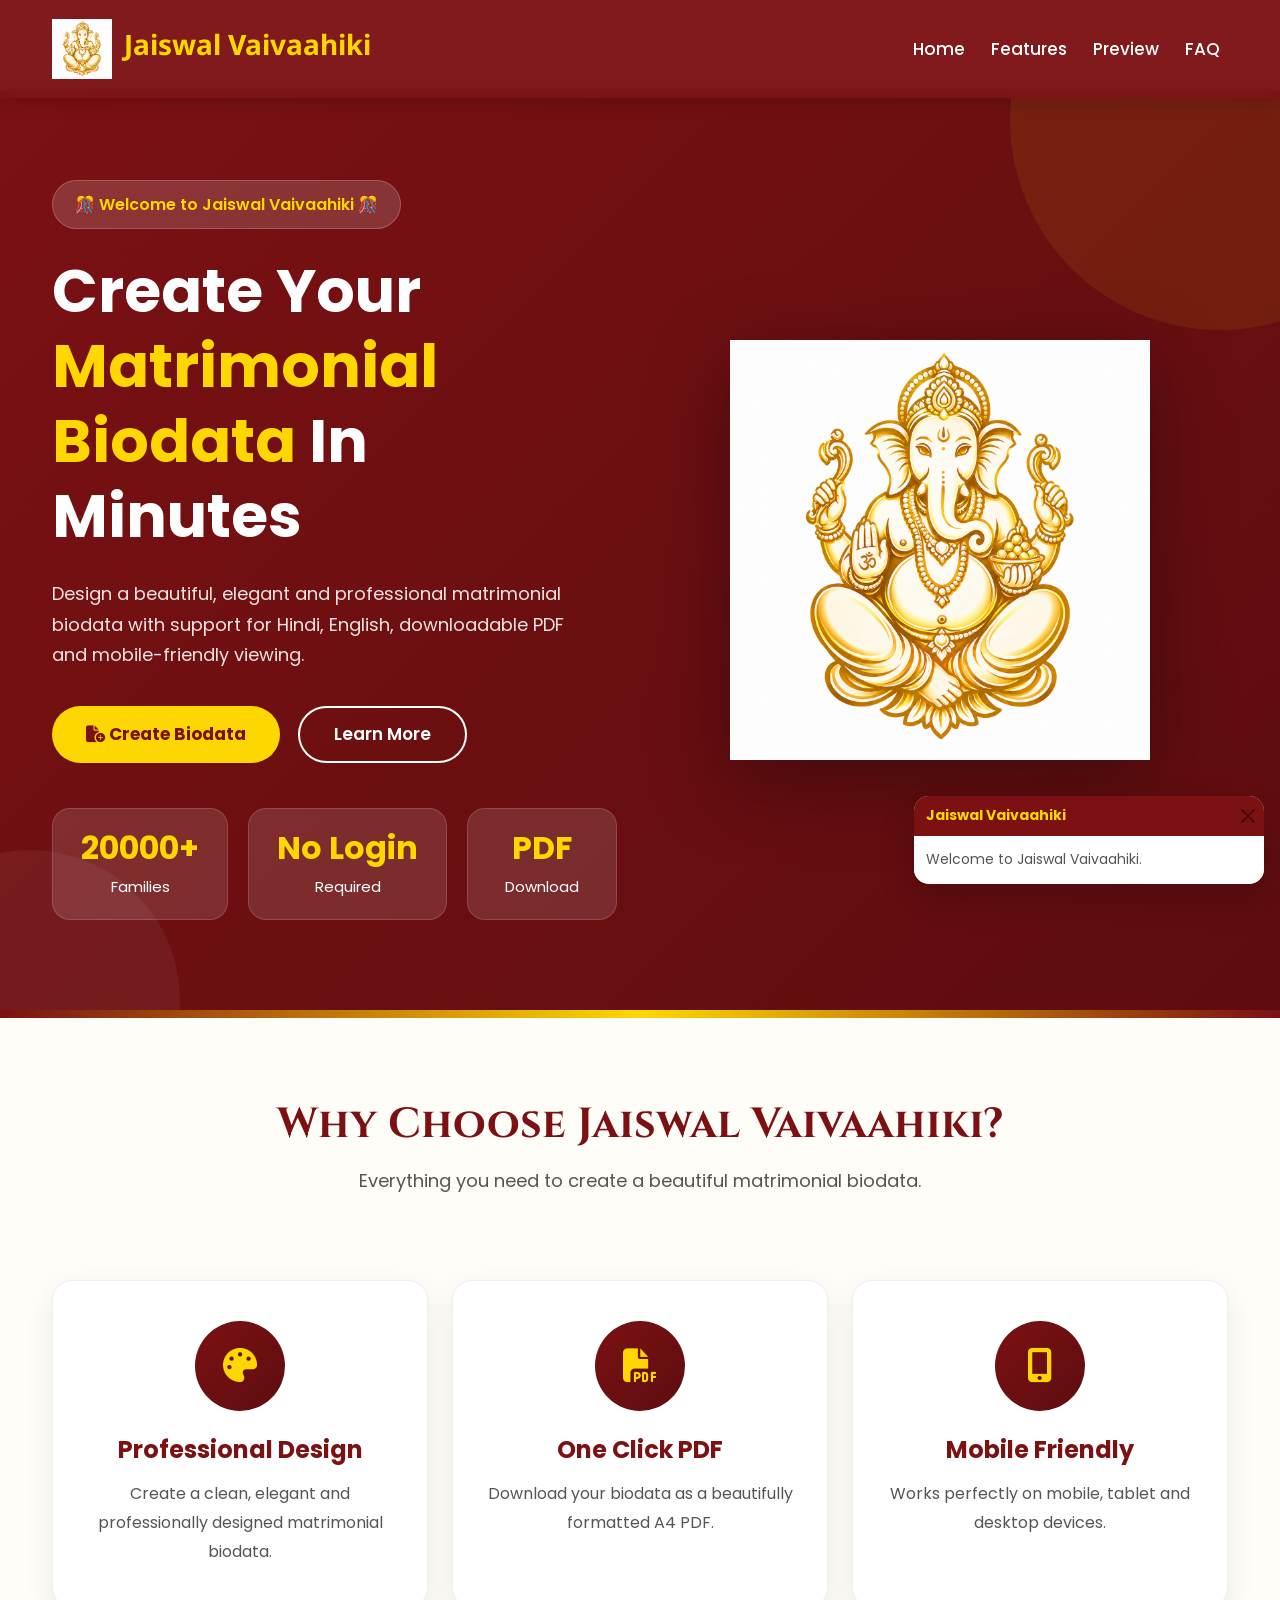
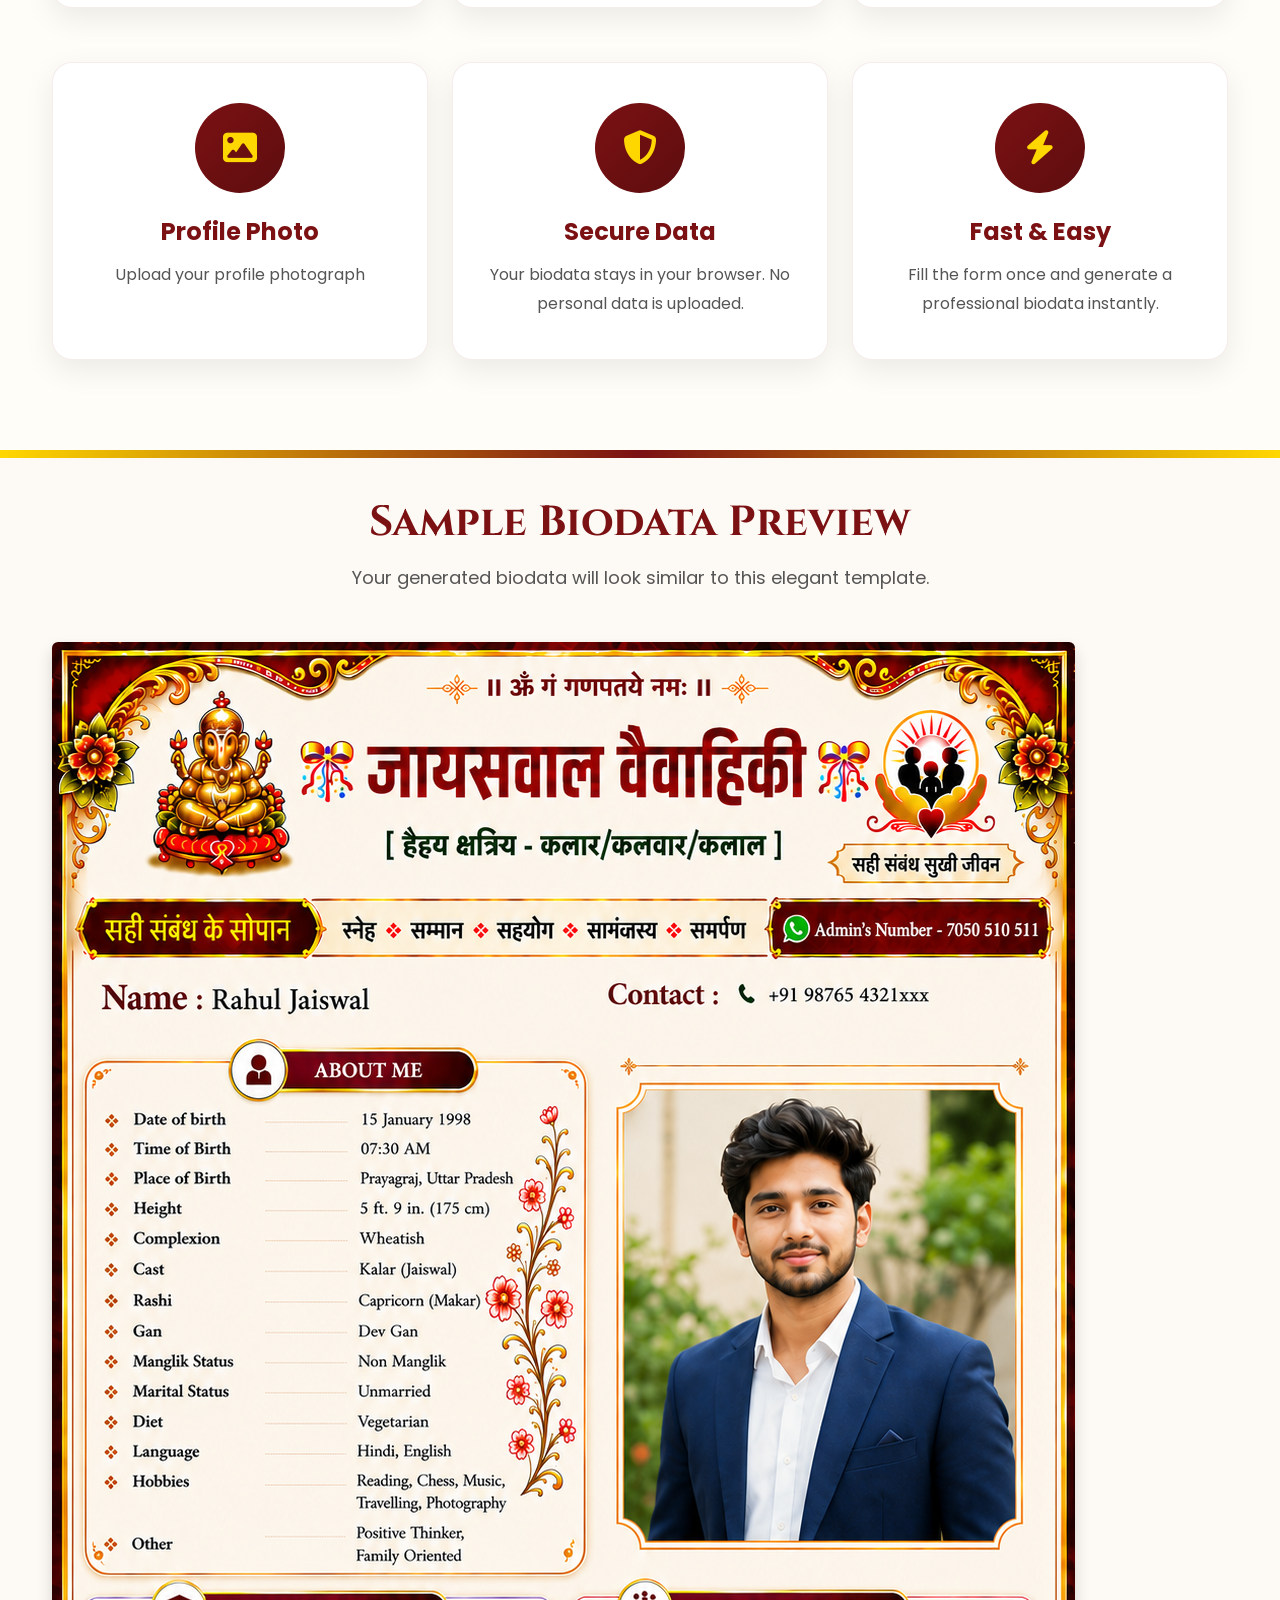
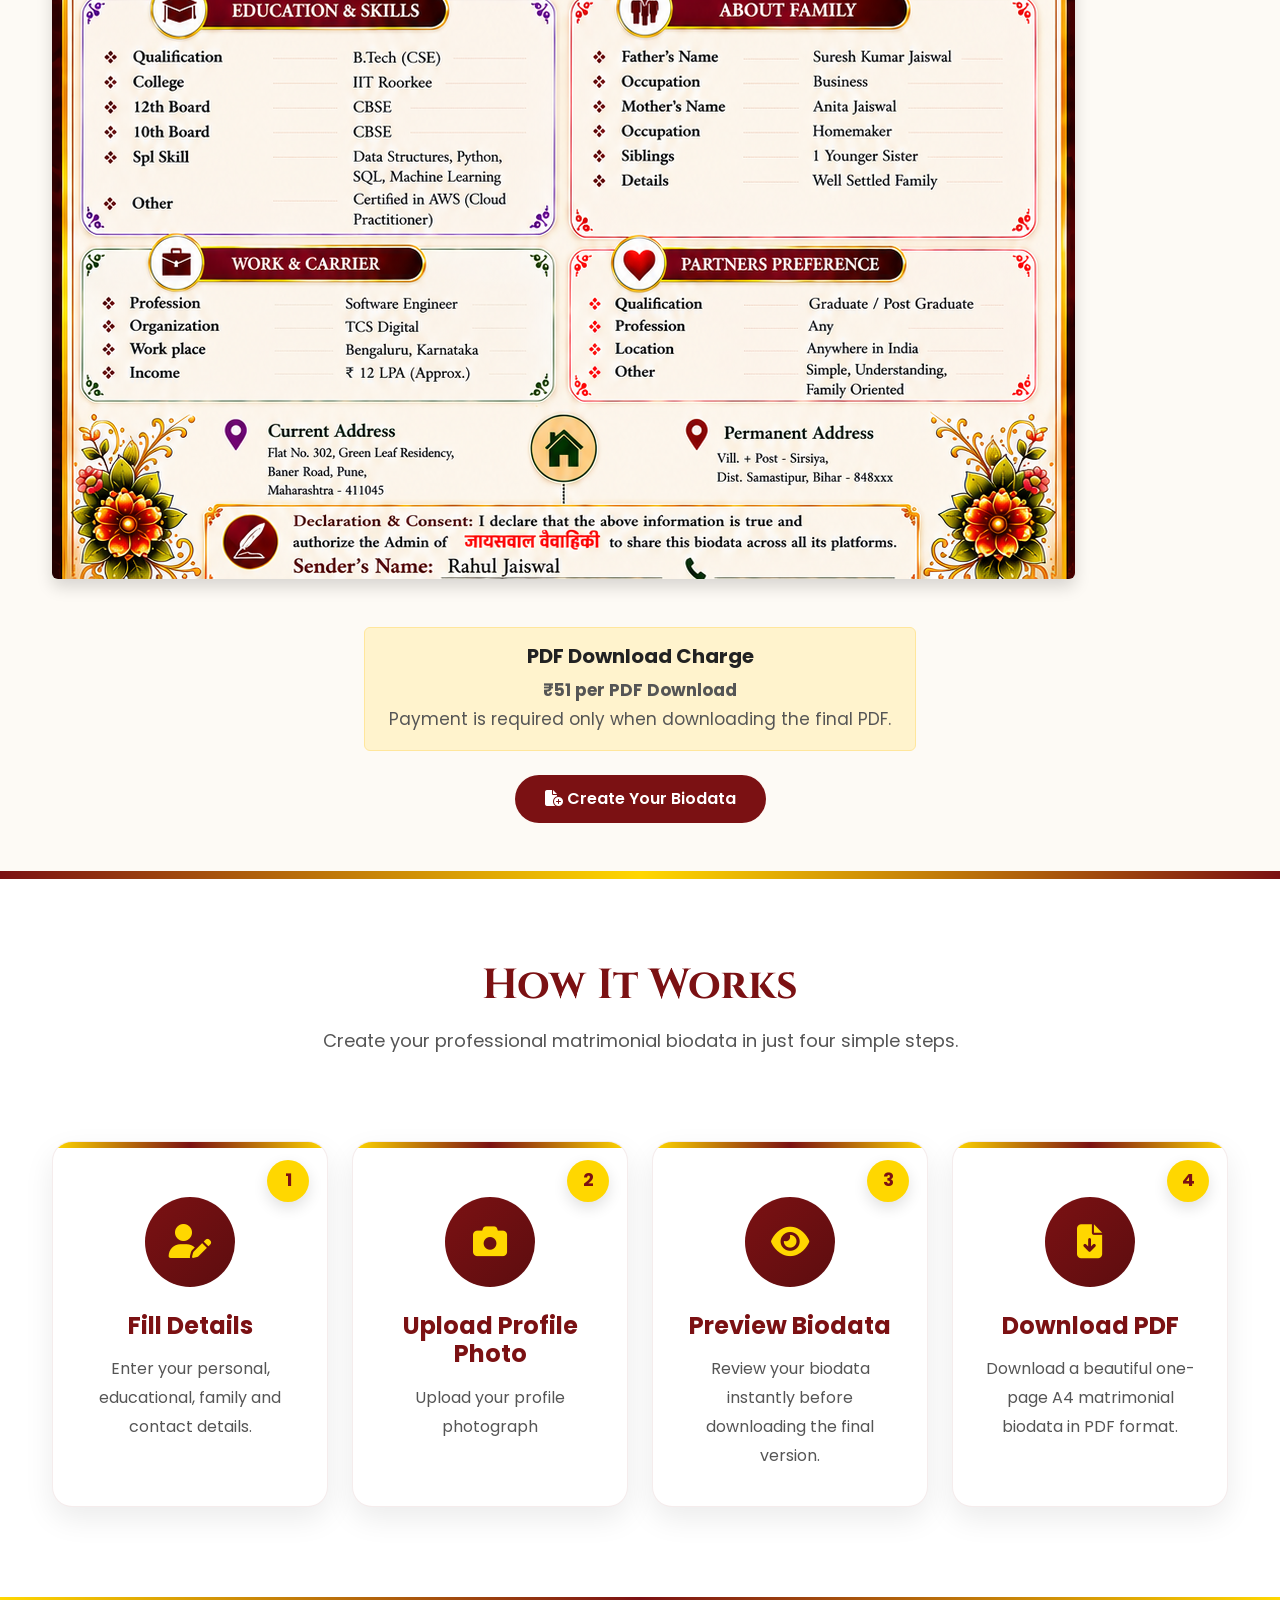
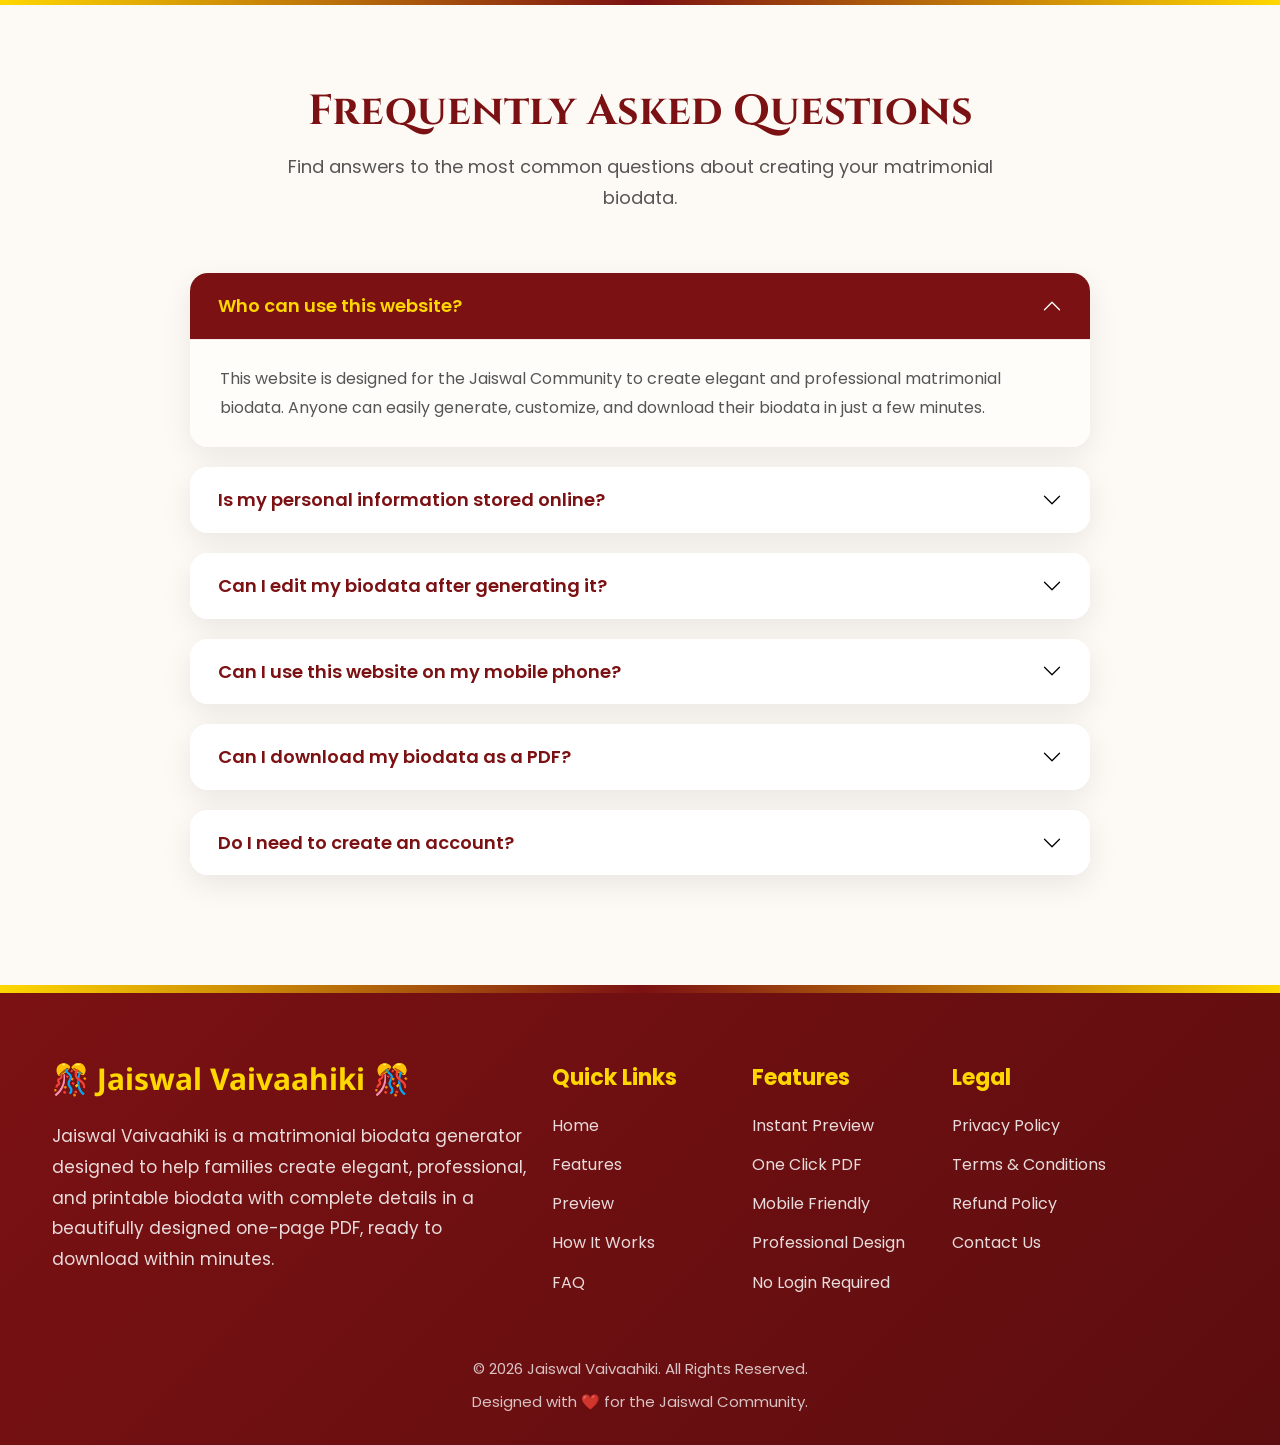
==== commit 41787392: "Update index.html" ====
--- a/index.html
+++ b/index.html
@@ -1660,11 +1660,11 @@
                                 <input
                                     type="text"
                                     id="placeOfBirth"
-                                    maxlength="20"
+                                    maxlength="25"
                                     class="form-control"
                                     placeholder="Enter place of birth">
                                 <small id="placeOfBirthCounter" class="text-muted">
-                                    20 characters remaining
+                                    25 characters remaining
                                 </small>
 
                             </div>
@@ -1857,7 +1857,7 @@
                                 <input
                                     type="text"
                                     id="language"
-                                    maxlength="20"
+                                    maxlength="25"
                                     class="form-control"
                                     placeholder="Enter language">
 
@@ -1865,7 +1865,7 @@
                                     id="languageCounter"
                                     class="text-muted">
 
-                                    20 characters remaining
+                                    25 characters remaining
 
                                 </small>
 
@@ -1907,7 +1907,7 @@
 
                                 <textarea
                                     id="hobbies"
-                                    maxlength="20"
+                                    maxlength="25"
                                     class="form-control"
                                     rows="3"
                                     placeholder="Enter hobbies"></textarea>
@@ -1915,7 +1915,7 @@
                                     id="hobbiesCounter"
                                     class="text-muted">
 
-                                    20 characters remaining
+                                    25 characters remaining
 
                                 </small>
 
@@ -2000,11 +2000,11 @@
                                 <input
                                     type="text"
                                     id="highestQualification"
-                                    maxlength="20"
+                                    maxlength="25"
                                     class="form-control"
                                     placeholder="Enter highest education">
                                 <small id="highestQualificationCounter" class="text-muted">
-                                    20 characters remaining
+                                    25 characters remaining
                                 </small>
 
                             </div>
@@ -2024,11 +2024,11 @@
                                 <input
                                     type="text"
                                     id="college"
-                                    maxlength="20"
+                                    maxlength="25"
                                     class="form-control"
                                     placeholder="Enter college / university">
                                 <small id="collegeCounter" class="text-muted">
-                                    20 characters remaining
+                                    25 characters remaining
                                 </small>
 
                             </div>
@@ -2050,12 +2050,12 @@
                                 <input
                                     type="text"
                                     id="Board12th"
-                                    maxlength="20"
+                                    maxlength="25"
                                     class="form-control"
                                     placeholder="Enter 12th board">
 
                                 <small id="Board12thCounter" class="text-muted">
-                                    20 characters remaining
+                                    25 characters remaining
                                 </small>
 
                             </div>
@@ -2075,11 +2075,11 @@
                                 <input
                                     type="text"
                                     id="Board10th"
-                                    maxlength="20"
+                                    maxlength="25"
                                     class="form-control"
                                     placeholder="Enter 10th board">
                                 <small id="Board10thCounter" class="text-muted">
-                                    20 characters remaining
+                                    25 characters remaining
                                 </small>
 
                             </div>
@@ -2099,7 +2099,7 @@
                                 <input
                                     type="text"
                                     id="specialSkill"
-                                    maxlength="20"
+                                    maxlength="25"
                                     class="form-control"
                                     placeholder="Enter special skill">
 
@@ -2107,7 +2107,7 @@
                                     id="specialSkillCounter"
                                     class="text-muted">
 
-                                    20 characters remaining
+                                    25 characters remaining
 
                                 </small>
 
@@ -2128,7 +2128,7 @@
                                 <input
                                     type="text"
                                     id="educationOther"
-                                    maxlength="20"
+                                    maxlength="25"
                                     class="form-control"
                                     placeholder="Enter other details">
 
@@ -2136,7 +2136,7 @@
                                     id="educationOtherCounter"
                                     class="text-muted">
 
-                                    20 characters remaining
+                                    25 characters remaining
 
                                 </small>
 
@@ -2194,7 +2194,7 @@
                                 <input
                                     type="text"
                                     id="profession"
-                                    maxlength="20"
+                                    maxlength="25"
                                     class="form-control"
                                     placeholder="Enter profession">
 
@@ -2202,7 +2202,7 @@
                                     id="professionCounter"
                                     class="text-muted">
 
-                                    20 characters remaining
+                                    25 characters remaining
 
                                 </small>
 
@@ -2223,7 +2223,7 @@
                                 <input
                                     type="text"
                                     id="organization"
-                                    maxlength="20"
+                                    maxlength="25"
                                     class="form-control"
                                     placeholder="Enter organization">
 
@@ -2231,7 +2231,7 @@
                                     id="organizationCounter"
                                     class="text-muted">
 
-                                    20 characters remaining
+                                    25 characters remaining
 
                                 </small>
 
@@ -2252,7 +2252,7 @@
                                 <input
                                     type="text"
                                     id="workPlace"
-                                    maxlength="20"
+                                    maxlength="25"
                                     class="form-control"
                                     placeholder="Enter work place">
 
@@ -2260,7 +2260,7 @@
                                     id="workPlaceCounter"
                                     class="text-muted">
 
-                                    20 characters remaining
+                                    25 characters remaining
 
                                 </small>
 
@@ -2281,7 +2281,7 @@
                                 <input
                                     type="text"
                                     id="income"
-                                    maxlength="20"
+                                    maxlength="25"
                                     class="form-control"
                                     placeholder="Enter income">
 
@@ -2289,7 +2289,7 @@
                                     id="incomeCounter"
                                     class="text-muted">
 
-                                    20 characters remaining
+                                    25 characters remaining
 
                                 </small>
 
@@ -2347,12 +2347,12 @@
                                 <input
                                     type="text"
                                     id="fatherName"
-                                    maxlength="20"
+                                    maxlength="25"
                                     class="form-control"
                                     placeholder="Enter father's name">
 
                                 <small id="fatherNameCounter" class="text-muted">
-                                    20 characters remaining
+                                    25 characters remaining
                                 </small>
 
                             </div>
@@ -2372,12 +2372,12 @@
                                 <input
                                     type="text"
                                     id="fatherOccupation"
-                                    maxlength="20"
+                                    maxlength="25"
                                     class="form-control"
                                     placeholder="Enter father's occupation">
 
                                 <small id="fatherOccupationCounter" class="text-muted">
-                                    20 characters remaining
+                                    25 characters remaining
                                 </small>
 
                             </div>
@@ -2397,12 +2397,12 @@
                                 <input
                                     type="text"
                                     id="motherName"
-                                    maxlength="20"
+                                    maxlength="25"
                                     class="form-control"
                                     placeholder="Enter mother's name">
 
                                 <small id="motherNameCounter" class="text-muted">
-                                    20 characters remaining
+                                    25 characters remaining
                                 </small>
 
                             </div>
@@ -2422,12 +2422,12 @@
                                 <input
                                     type="text"
                                     id="motherOccupation"
-                                    maxlength="20"
+                                    maxlength="25"
                                     class="form-control"
                                     placeholder="Enter mother's occupation">
 
                                 <small id="motherOccupationCounter" class="text-muted">
-                                    20 characters remaining
+                                    25 characters remaining
                                 </small>
 
                             </div>
@@ -2514,7 +2514,7 @@
                                 <input
                                     type="text"
                                     id="preferredQualification"
-                                    maxlength="20"
+                                    maxlength="25"
                                     class="form-control"
                                     placeholder="Enter preferred qualification">
 
@@ -2522,7 +2522,7 @@
                                     id="preferredQualificationCounter"
                                     class="text-muted">
 
-                                    20 characters remaining
+                                    25 characters remaining
 
                                 </small>
 
@@ -2543,7 +2543,7 @@
                                 <input
                                     type="text"
                                     id="preferredProfession"
-                                    maxlength="20"
+                                    maxlength="25"
                                     class="form-control"
                                     placeholder="Enter preferred profession">
 
@@ -2551,7 +2551,7 @@
                                     id="preferredProfessionCounter"
                                     class="text-muted">
 
-                                    20 characters remaining
+                                    25 characters remaining
 
                                 </small>
 
@@ -2572,7 +2572,7 @@
                                 <input
                                     type="text"
                                     id="preferredLocation"
-                                    maxlength="20"
+                                    maxlength="25"
                                     class="form-control"
                                     placeholder="Enter preferred location">
 
@@ -2580,7 +2580,7 @@
                                     id="preferredLocationCounter"
                                     class="text-muted">
 
-                                    20 characters remaining
+                                    25 characters remaining
 
                                 </small>
 
@@ -2600,7 +2600,7 @@
 
                                 <textarea
                                     id="otherExpectations"
-                                    maxlength="20"
+                                    maxlength="25"
                                     class="form-control"
                                     rows="3"
                                     placeholder="Enter other expectations"></textarea>
@@ -2609,7 +2609,7 @@
                                     id="otherExpectationsCounter"
                                     class="text-muted">
 
-                                    20 characters remaining
+                                    25 characters remaining
 
                                 </small>
 
@@ -2885,7 +2885,7 @@
                                 <input
                                     type="text"
                                     id="senderName"
-                                    maxlength="25"
+                                    maxlength="20"
                                     class="form-control"
                                     placeholder="Enter sender's name">
 
@@ -2893,7 +2893,7 @@
                                     id="senderNameCounter"
                                     class="text-muted">
 
-                                    25 characters remaining
+                                    20 characters remaining
 
                                 </small>
 
@@ -3577,4 +3577,4 @@
 
 </body>
 
-</html>+</html>
--- a/css/style.css
+++ b/css/style.css
@@ -0,0 +1,2238 @@
+/*==========================================================
+                GOOGLE FONTS
+==========================================================*/
+
+@import url('https://fonts.googleapis.com/css2?family=Poppins:wght@300;400;500;600;700&family=Cinzel:wght@400;600;700&family=Noto+Sans+Devanagari:wght@400;500;600;700&display=swap');
+
+
+/*==========================================================
+                CSS VARIABLES
+==========================================================*/
+
+:root{
+
+    --primary:#7B1113;
+
+    --primary-dark:#5d0d0f;
+
+    --secondary:#FFD700;
+
+    --white:#ffffff;
+
+    --black:#222222;
+
+    --text:#555555;
+
+    --background:#fffdf8;
+
+    --card:#ffffff;
+
+    --border:#ececec;
+
+    --shadow:0 10px 30px rgba(0,0,0,.08);
+
+    --radius:18px;
+
+    --transition:.35s ease;
+
+}
+
+
+/*==========================================================
+                    RESET
+==========================================================*/
+
+*{
+
+    margin:0;
+
+    padding:0;
+
+    box-sizing:border-box;
+
+}
+
+html{
+
+    scroll-behavior:smooth;
+
+}
+
+body{
+
+    font-family:'Poppins',sans-serif;
+
+    background:var(--background);
+
+    color:var(--black);
+
+    overflow-x:hidden;
+
+    line-height:1.7;
+
+}
+
+
+/*==========================================================
+                    TYPOGRAPHY
+==========================================================*/
+
+h1,
+h2,
+h3,
+h4,
+h5,
+h6{
+
+    margin-bottom:15px;
+
+    color:var(--black);
+
+    font-weight:700;
+
+}
+
+h1{
+
+    font-size:58px;
+
+}
+
+h2{
+
+    font-size:40px;
+
+}
+
+h3{
+
+    font-size:30px;
+
+}
+
+h4{
+
+    font-size:24px;
+
+}
+
+p{
+
+    color:var(--text);
+
+    margin-bottom:15px;
+
+    font-size:17px;
+
+}
+
+a{
+
+    text-decoration:none;
+
+    transition:var(--transition);
+
+}
+
+ul{
+
+    list-style:none;
+
+    padding-left:0;
+
+    margin-bottom:0;
+
+}
+
+img{
+
+    display:block;
+
+}
+
+
+/*==========================================================
+                    COMMON SECTION
+==========================================================*/
+
+section{
+
+    padding:90px 0;
+
+}
+
+.container{
+
+    max-width:1200px;
+
+}
+
+
+/*==========================================================
+                SECTION HEADING
+==========================================================*/
+
+.section-heading{
+
+    margin-bottom:60px;
+
+}
+
+.section-heading h2{
+
+    font-family:'Cinzel',serif;
+
+    color:var(--primary);
+
+    font-size:42px;
+
+    margin-bottom:15px;
+
+}
+
+.section-heading p{
+
+    max-width:720px;
+
+    margin:auto;
+
+    font-size:18px;
+
+}
+
+
+/*==========================================================
+                    BUTTONS
+==========================================================*/
+
+.btn{
+
+    border-radius:50px;
+
+    padding:12px 30px;
+
+    font-size:16px;
+
+    font-weight:600;
+
+    transition:var(--transition);
+
+}
+
+.btn-primary{
+
+    background:var(--primary);
+
+    border:none;
+
+}
+
+.btn-primary:hover{
+
+    background:var(--primary-dark);
+
+}
+
+.btn-outline-light{
+
+    border:2px solid var(--white);
+
+    color:var(--white);
+
+}
+
+.btn-outline-light:hover{
+
+    background:var(--white);
+
+    color:var(--primary);
+
+}
+
+
+/*==========================================================
+                COMMON CARD
+==========================================================*/
+
+.feature-card,
+.preview-card,
+.step-card{
+
+    background:var(--card);
+
+    border-radius:var(--radius);
+
+    box-shadow:var(--shadow);
+
+}
+
+
+/*==========================================================
+                    UTILITIES
+==========================================================*/
+
+.highlight{
+
+    color:var(--secondary);
+
+}
+
+.text-gold{
+
+    color:var(--secondary);
+
+}
+
+.text-maroon{
+
+    color:var(--primary);
+
+}
+
+
+/*==========================================================
+                CUSTOM SCROLLBAR
+==========================================================*/
+
+::-webkit-scrollbar{
+
+    width:10px;
+
+}
+
+::-webkit-scrollbar-track{
+
+    background:#eeeeee;
+
+}
+
+::-webkit-scrollbar-thumb{
+
+    background:var(--primary);
+
+    border-radius:20px;
+
+}
+
+::-webkit-scrollbar-thumb:hover{
+
+    background:var(--primary-dark);
+
+}
+
+
+
+/*==========================================================
+                    NAVBAR
+==========================================================*/
+
+.custom-navbar{
+
+    position:fixed;
+
+    top:0;
+
+    left:0;
+
+    width:100%;
+
+    z-index:999;
+
+    background:rgba(123,17,19,.96);
+
+    backdrop-filter:blur(10px);
+
+    box-shadow:0 4px 18px rgba(0,0,0,.15);
+
+    padding:14px 0;
+
+    transition:var(--transition);
+
+}
+
+.navbar-brand{
+
+    display:flex;
+
+    align-items:center;
+
+}
+
+.logo{
+
+    width:60px;
+
+    height:60px;
+
+    object-fit:contain;
+
+}
+
+.logo-text{
+
+    margin-left:12px;
+
+    font-size:28px;
+
+    font-family:'Noto Sans Devanagari',sans-serif;
+
+    font-weight:700;
+
+    color:var(--secondary);
+
+}
+
+.navbar-nav{
+
+    align-items:center;
+
+}
+
+.navbar-nav .nav-item{
+
+    margin-left:10px;
+
+}
+
+.navbar-nav .nav-link{
+
+    color:var(--white);
+
+    font-weight:500;
+
+    font-size:17px;
+
+    padding:10px 16px;
+
+    border-radius:30px;
+
+    transition:var(--transition);
+
+}
+
+.navbar-nav .nav-link:hover{
+
+    background:rgba(255,255,255,.12);
+
+    color:var(--secondary);
+
+}
+
+.navbar-nav .nav-link.active{
+
+    color:var(--secondary);
+
+}
+
+.navbar-buttons{
+
+    margin-left:25px;
+
+    display:flex;
+
+    align-items:center;
+
+}
+
+#languageBtn{
+
+    border:2px solid var(--secondary);
+
+    color:var(--secondary);
+
+    background:transparent;
+
+    font-weight:600;
+
+    border-radius:30px;
+
+}
+
+#languageBtn:hover{
+
+    background:var(--secondary);
+
+    color:var(--primary);
+
+}
+
+#themeBtn{
+
+    width:48px;
+
+    height:48px;
+
+    border-radius:50%;
+
+    font-size:18px;
+
+    padding:0;
+
+    display:flex;
+
+    align-items:center;
+
+    justify-content:center;
+
+    background:var(--secondary);
+
+    color:var(--primary);
+
+    border:none;
+
+}
+
+#themeBtn:hover{
+
+    transform:rotate(25deg);
+
+}
+
+.navbar-toggler{
+
+    border:2px solid rgba(255,255,255,.35);
+
+}
+
+.navbar-toggler:focus{
+
+    box-shadow:none;
+
+}
+
+.navbar-toggler-icon{
+
+    filter:brightness(0) invert(1);
+
+}
+
+/* Space for Fixed Navbar */
+
+body{
+
+    padding-top:90px;
+
+}
+
+
+/*==========================================================
+                    HERO SECTION
+==========================================================*/
+
+.hero-section{
+
+    min-height:calc(100vh - 90px);
+
+    display:flex;
+
+    align-items:center;
+
+    background:linear-gradient(135deg,#7B1113 0%,#5d0d0f 100%);
+
+    color:var(--white);
+
+    position:relative;
+
+    overflow:hidden;
+
+}
+
+/* Decorative Circles */
+
+.hero-section::before{
+
+    content:"";
+
+    position:absolute;
+
+    width:420px;
+
+    height:420px;
+
+    border-radius:50%;
+
+    background:rgba(255,215,0,.08);
+
+    top:-180px;
+
+    right:-150px;
+
+}
+
+.hero-section::after{
+
+    content:"";
+
+    position:absolute;
+
+    width:300px;
+
+    height:300px;
+
+    border-radius:50%;
+
+    background:rgba(255,255,255,.05);
+
+    bottom:-140px;
+
+    left:-120px;
+
+}
+
+.hero-content{
+
+    position:relative;
+
+    z-index:2;
+
+}
+
+.hero-badge{
+
+    display:inline-block;
+
+    background:rgba(255,255,255,.15);
+
+    color:var(--secondary);
+
+    padding:10px 22px;
+
+    border-radius:40px;
+
+    font-weight:600;
+
+    margin-bottom:25px;
+
+    border:1px solid rgba(255,255,255,.2);
+
+}
+
+.hero-content h1{
+
+    font-size:60px;
+
+    font-weight:700;
+
+    line-height:1.25;
+
+    color:var(--white);
+
+    margin-bottom:25px;
+
+}
+
+.hero-content p{
+
+    color:rgba(255,255,255,.88);
+
+    font-size:18px;
+
+    max-width:550px;
+
+    margin-bottom:35px;
+
+}
+
+.hero-buttons{
+
+    display:flex;
+
+    gap:18px;
+
+    flex-wrap:wrap;
+
+    margin-bottom:45px;
+
+}
+
+.hero-buttons .btn{
+
+    padding:14px 34px;
+
+    font-size:17px;
+
+    border-radius:50px;
+
+}
+
+.hero-buttons .btn-primary{
+
+    background:var(--secondary);
+
+    color:var(--primary);
+
+    font-weight:700;
+
+    border:none;
+
+}
+
+.hero-buttons .btn-primary:hover{
+
+    background:#ffe55b;
+
+    transform:translateY(-3px);
+
+}
+
+.hero-buttons .btn-outline-light{
+
+    border:2px solid var(--white);
+
+    color:var(--white);
+
+}
+
+.hero-buttons .btn-outline-light:hover{
+
+    background:var(--white);
+
+    color:var(--primary);
+
+}
+
+.hero-stats{
+
+    display:flex;
+
+    gap:20px;
+
+    flex-wrap:wrap;
+
+}
+
+.stat-card{
+
+    background:rgba(255,255,255,.12);
+
+    backdrop-filter:blur(8px);
+
+    border:1px solid rgba(255,255,255,.15);
+
+    border-radius:18px;
+
+    padding:20px 28px;
+
+    min-width:150px;
+
+    text-align:center;
+
+}
+
+.stat-card h2{
+
+    color:var(--secondary);
+
+    font-size:32px;
+
+    margin-bottom:6px;
+
+}
+
+.stat-card p{
+
+    color:var(--white);
+
+    margin:0;
+
+    font-size:15px;
+
+}
+
+.hero-image{
+
+    position:relative;
+
+    z-index:2;
+
+    display:flex;
+
+    justify-content:center;
+
+    align-items:center;
+
+}
+
+.hero-image img{
+
+    width:85%;
+
+    max-width:420px;
+
+    filter:drop-shadow(0 20px 40px rgba(0,0,0,.35));
+
+    animation:floatImage 4s ease-in-out infinite;
+
+}
+
+@keyframes floatImage{
+
+    0%{
+
+        transform:translateY(0);
+
+    }
+
+    50%{
+
+        transform:translateY(-15px);
+
+    }
+
+    100%{
+
+        transform:translateY(0);
+
+    }
+
+}
+
+
+
+
+
+/*==========================================================
+                    FEATURES SECTION
+==========================================================*/
+
+.features-section{
+
+    background:#fffdf8;
+
+    position:relative;
+
+}
+
+.feature-card{
+
+    background:var(--white);
+
+    border-radius:20px;
+
+    padding:40px 30px;
+
+    text-align:center;
+
+    border:1px solid rgba(123,17,19,.08);
+
+    box-shadow:0 10px 30px rgba(0,0,0,.08);
+
+    height:100%;
+
+    transition:all .35s ease;
+
+    cursor:pointer;
+
+}
+
+.feature-card:hover{
+
+    transform:translateY(-10px);
+
+    box-shadow:0 20px 45px rgba(123,17,19,.18);
+
+    border-color:var(--secondary);
+
+}
+
+.feature-icon{
+
+    width:90px;
+
+    height:90px;
+
+    margin:0 auto 25px;
+
+    display:flex;
+
+    align-items:center;
+
+    justify-content:center;
+
+    border-radius:50%;
+
+    background:linear-gradient(135deg,var(--primary),var(--primary-dark));
+
+    color:var(--secondary);
+
+    font-size:34px;
+
+    transition:var(--transition);
+
+}
+
+.feature-card:hover .feature-icon{
+
+    transform:rotateY(180deg) scale(1.08);
+
+    background:linear-gradient(135deg,var(--secondary),#ffeb7a);
+
+    color:var(--primary);
+
+}
+
+.feature-card h4{
+
+    font-size:24px;
+
+    color:var(--primary);
+
+    margin-bottom:15px;
+
+    font-weight:700;
+
+}
+
+.feature-card p{
+
+    color:var(--text);
+
+    font-size:16px;
+
+    margin-bottom:0;
+
+    line-height:1.8;
+
+}
+
+.features-section .row{
+
+    row-gap:30px;
+
+}
+
+.features-section .section-heading{
+
+    margin-bottom:60px;
+
+}
+
+.features-section::before{
+
+    content:"";
+
+    position:absolute;
+
+    top:0;
+
+    left:0;
+
+    width:100%;
+
+    height:8px;
+
+    background:linear-gradient(
+            90deg,
+            var(--primary),
+            var(--secondary),
+            var(--primary)
+    );
+
+}
+
+.feature-card::after{
+
+    content:"";
+
+    position:absolute;
+
+    inset:0;
+
+    border-radius:20px;
+
+    border:2px solid transparent;
+
+    transition:.35s;
+
+    pointer-events:none;
+
+}
+
+.feature-card:hover::after{
+
+    border-color:rgba(255,215,0,.45);
+
+}
+
+
+
+
+/*==========================================================
+                SAMPLE BIODATA PREVIEW
+==========================================================*/
+
+.preview-section{
+
+    background:#fdfaf5;
+
+    position:relative;
+
+}
+
+.preview-card{
+
+    background:var(--white);
+
+    border-radius:22px;
+
+    padding:45px;
+
+    box-shadow:0 15px 40px rgba(0,0,0,.08);
+
+    border:1px solid rgba(123,17,19,.08);
+
+    transition:var(--transition);
+
+}
+
+.preview-card:hover{
+
+    transform:translateY(-6px);
+
+    box-shadow:0 22px 50px rgba(123,17,19,.15);
+
+}
+
+.preview-header{
+
+    border-bottom:2px solid #f1f1f1;
+
+    padding-bottom:20px;
+
+    margin-bottom:35px;
+
+}
+
+.preview-header h2{
+
+    font-family:'Noto Sans Devanagari',sans-serif;
+
+    color:var(--primary);
+
+    font-size:36px;
+
+    margin-bottom:8px;
+
+}
+
+.preview-header p{
+
+    color:var(--text);
+
+    margin:0;
+
+    font-size:16px;
+
+}
+
+.preview-section-box{
+
+    background:#fffdf9;
+
+    border:1px solid rgba(123,17,19,.08);
+
+    border-radius:15px;
+
+    padding:22px;
+
+    margin-bottom:25px;
+
+}
+
+.preview-section-box h4{
+
+    color:var(--primary);
+
+    margin-bottom:18px;
+
+    font-size:22px;
+
+    border-bottom:1px solid rgba(123,17,19,.12);
+
+    padding-bottom:10px;
+
+}
+
+.preview-section-box table{
+
+    width:100%;
+
+    margin-bottom:0;
+
+}
+
+.preview-section-box table td{
+
+    padding:8px 4px;
+
+    font-size:15px;
+
+    color:var(--text);
+
+    vertical-align:top;
+
+}
+
+.preview-section-box table td:first-child{
+
+    width:42%;
+
+    font-weight:600;
+
+    color:var(--black);
+
+}
+
+.preview-section-box table td:nth-child(2){
+
+    width:5%;
+
+    text-align:center;
+
+    font-weight:700;
+
+}
+
+.preview-photo{
+
+    background:#fffdf9;
+
+    border:1px solid rgba(123,17,19,.08);
+
+    border-radius:15px;
+
+    padding:20px;
+
+    text-align:center;
+
+    height:100%;
+
+}
+
+.preview-photo img{
+
+    width:220px;
+
+    height:280px;
+
+    margin:auto;
+
+    object-fit:cover;
+
+    border-radius:12px;
+
+    border:5px solid var(--secondary);
+
+    box-shadow:0 10px 25px rgba(0,0,0,.12);
+
+}
+
+.preview-photo p{
+
+    margin-top:18px;
+
+    font-weight:600;
+
+    color:var(--primary);
+
+}
+
+.preview-card .btn-primary{
+
+    background:var(--primary);
+
+    border:none;
+
+    padding:14px 36px;
+
+    font-weight:600;
+
+    border-radius:40px;
+
+    transition:var(--transition);
+
+}
+
+.preview-card .btn-primary:hover{
+
+    background:var(--primary-dark);
+
+    transform:translateY(-3px);
+
+}
+
+.preview-section::before{
+
+    content:"";
+
+    position:absolute;
+
+    top:0;
+
+    left:0;
+
+    width:100%;
+
+    height:8px;
+
+    background:linear-gradient(
+            90deg,
+            var(--secondary),
+            var(--primary),
+            var(--secondary)
+    );
+
+}
+
+
+
+
+/*==========================================================
+                HOW IT WORKS SECTION
+==========================================================*/
+
+.how-section{
+
+    background:#ffffff;
+
+    position:relative;
+
+}
+
+.how-section::before{
+
+    content:"";
+
+    position:absolute;
+
+    top:0;
+
+    left:0;
+
+    width:100%;
+
+    height:8px;
+
+    background:linear-gradient(
+            90deg,
+            var(--primary),
+            var(--secondary),
+            var(--primary)
+    );
+
+}
+
+.step-card{
+
+    position:relative;
+
+    background:var(--white);
+
+    border-radius:20px;
+
+    padding:35px 25px;
+
+    text-align:center;
+
+    box-shadow:0 12px 30px rgba(0,0,0,.08);
+
+    border:1px solid rgba(123,17,19,.08);
+
+    transition:all .35s ease;
+
+    overflow:hidden;
+
+    height:100%;
+
+}
+
+.step-card:hover{
+
+    transform:translateY(-10px);
+
+    box-shadow:0 20px 45px rgba(123,17,19,.18);
+
+    border-color:var(--secondary);
+
+}
+
+.step-number{
+
+    position:absolute;
+
+    top:18px;
+
+    right:18px;
+
+    width:42px;
+
+    height:42px;
+
+    border-radius:50%;
+
+    background:var(--secondary);
+
+    color:var(--primary);
+
+    font-weight:700;
+
+    font-size:18px;
+
+    display:flex;
+
+    align-items:center;
+
+    justify-content:center;
+
+    box-shadow:0 6px 15px rgba(0,0,0,.12);
+
+}
+
+.step-icon{
+
+    width:90px;
+
+    height:90px;
+
+    margin:20px auto 25px;
+
+    border-radius:50%;
+
+    display:flex;
+
+    align-items:center;
+
+    justify-content:center;
+
+    background:linear-gradient(
+            135deg,
+            var(--primary),
+            var(--primary-dark)
+    );
+
+    color:var(--secondary);
+
+    font-size:34px;
+
+    transition:var(--transition);
+
+}
+
+.step-card:hover .step-icon{
+
+    transform:rotateY(180deg) scale(1.08);
+
+    background:linear-gradient(
+            135deg,
+            var(--secondary),
+            #ffea77
+    );
+
+    color:var(--primary);
+
+}
+
+.step-card h4{
+
+    color:var(--primary);
+
+    font-size:24px;
+
+    margin-bottom:15px;
+
+    font-weight:700;
+
+}
+
+.step-card p{
+
+    color:var(--text);
+
+    font-size:16px;
+
+    line-height:1.8;
+
+    margin-bottom:0;
+
+}
+
+.how-section .row{
+
+    row-gap:30px;
+
+}
+
+.step-card::after{
+
+    content:"";
+
+    position:absolute;
+
+    inset:0;
+
+    border-radius:20px;
+
+    border:2px solid transparent;
+
+    transition:var(--transition);
+
+    pointer-events:none;
+
+}
+
+.step-card:hover::after{
+
+    border-color:rgba(255,215,0,.45);
+
+}
+
+.step-card::before{
+
+    content:"";
+
+    position:absolute;
+
+    top:0;
+
+    left:0;
+
+    width:100%;
+
+    height:6px;
+
+    background:linear-gradient(
+            90deg,
+            var(--secondary),
+            var(--primary),
+            var(--secondary)
+    );
+
+}
+
+
+
+
+/*==========================================================
+                        FAQ SECTION
+==========================================================*/
+
+.faq-section{
+
+    background:#fdfaf5;
+
+    position:relative;
+
+}
+
+.faq-section::before{
+
+    content:"";
+
+    position:absolute;
+
+    top:0;
+
+    left:0;
+
+    width:100%;
+
+    height:8px;
+
+    background:linear-gradient(
+            90deg,
+            var(--secondary),
+            var(--primary),
+            var(--secondary)
+    );
+
+}
+
+.faq-section .accordion{
+
+    max-width:900px;
+
+    margin:0 auto;
+
+}
+
+.accordion-item{
+
+    border:none;
+
+    margin-bottom:20px;
+
+    border-radius:18px !important;
+
+    overflow:hidden;
+
+    background:var(--white);
+
+    box-shadow:0 10px 30px rgba(0,0,0,.08);
+
+    transition:var(--transition);
+
+}
+
+.accordion-item:hover{
+
+    transform:translateY(-3px);
+
+    box-shadow:0 15px 35px rgba(123,17,19,.12);
+
+}
+
+.accordion-button{
+
+    background:var(--white);
+
+    color:var(--primary);
+
+    font-size:18px;
+
+    font-weight:600;
+
+    padding:22px 28px;
+
+    border:none;
+
+    box-shadow:none !important;
+
+}
+
+.accordion-button:not(.collapsed){
+
+    background:var(--primary);
+
+    color:var(--secondary);
+
+}
+
+.accordion-button:focus{
+
+    box-shadow:none;
+
+    border:none;
+
+}
+
+.accordion-button::after{
+
+    filter:brightness(0);
+
+    transition:var(--transition);
+
+}
+
+.accordion-button:not(.collapsed)::after{
+
+    filter:brightness(0) invert(1);
+
+}
+
+.accordion-body{
+
+    padding:25px 30px;
+
+    background:#fffdf9;
+
+    color:var(--text);
+
+    font-size:16px;
+
+    line-height:1.8;
+
+    border-top:1px solid rgba(123,17,19,.08);
+
+}
+
+.accordion-header{
+
+    margin-bottom:0;
+
+}
+
+.faq-section .section-heading{
+
+    margin-bottom:60px;
+
+}
+
+
+
+/*==========================================================
+                        FOOTER SECTION
+==========================================================*/
+
+.footer-section{
+
+    background:linear-gradient(
+            135deg,
+            var(--primary),
+            var(--primary-dark)
+    );
+
+    color:var(--white);
+
+    padding:80px 0 30px;
+
+    position:relative;
+
+}
+
+.footer-section::before{
+
+    content:"";
+
+    position:absolute;
+
+    top:0;
+
+    left:0;
+
+    width:100%;
+
+    height:8px;
+
+    background:linear-gradient(
+            90deg,
+            var(--secondary),
+            var(--primary),
+            var(--secondary)
+    );
+
+}
+
+.footer-box{
+
+    height:100%;
+
+}
+
+
+.footer-box h3{
+
+    font-family:'Noto Sans Devanagari',sans-serif;
+
+    color:var(--secondary);
+
+    font-size:30px;
+
+    white-space:nowrap;
+
+    margin-bottom:20px;
+
+}
+
+
+
+.footer-box h5{
+
+    color:var(--secondary);
+
+    font-size:22px;
+
+    margin-bottom:20px;
+
+}
+
+.footer-box p{
+
+    color:rgba(255,255,255,.85);
+
+    line-height:1.8;
+
+    margin-bottom:15px;
+
+}
+
+.footer-box p i{
+
+    color:var(--secondary);
+
+    width:24px;
+
+    margin-right:8px;
+
+}
+
+.footer-links{
+
+    padding:0;
+
+    margin:0;
+
+}
+
+.footer-links li{
+
+    margin-bottom:12px;
+
+}
+
+.footer-links a{
+
+    color:rgba(255,255,255,.85);
+
+    transition:var(--transition);
+
+}
+
+.footer-links a:hover{
+
+    color:var(--secondary);
+
+    padding-left:8px;
+
+}
+
+.footer-links li:not(:has(a)){
+
+    color:rgba(255,255,255,.85);
+
+}
+
+.social-icons{
+
+    display:flex;
+
+    gap:15px;
+
+    margin-top:25px;
+
+}
+
+.social-icons a{
+
+    width:46px;
+
+    height:46px;
+
+    border-radius:50%;
+
+    display:flex;
+
+    align-items:center;
+
+    justify-content:center;
+
+    background:rgba(255,255,255,.12);
+
+    color:var(--white);
+
+    font-size:18px;
+
+    transition:var(--transition);
+
+}
+
+.social-icons a:hover{
+
+    background:var(--secondary);
+
+    color:var(--primary);
+
+    transform:translateY(-5px);
+
+}
+
+.footer-section hr{
+
+    border-color:rgba(255,255,255,.15);
+
+    margin:50px 0 30px;
+
+}
+
+.footer-bottom{
+
+    text-align:center;
+
+}
+
+.footer-bottom p{
+
+    color:rgba(255,255,255,.75);
+
+    margin-bottom:8px;
+
+    font-size:15px;
+
+}
+
+.footer-bottom p:last-child{
+
+    margin-bottom:0;
+
+}
+
+
+
+/*==========================================================
+            SCROLL TO TOP BUTTON
+==========================================================*/
+
+.scroll-top-btn{
+
+    position:fixed;
+
+    right:30px;
+
+    bottom:30px;
+
+    width:55px;
+
+    height:55px;
+
+    border:none;
+
+    border-radius:50%;
+
+    background:var(--primary);
+
+    color:var(--secondary);
+
+    font-size:20px;
+
+    cursor:pointer;
+
+    display:flex;
+
+    align-items:center;
+
+    justify-content:center;
+
+    box-shadow:0 10px 25px rgba(0,0,0,.25);
+
+    transition:var(--transition);
+
+    z-index:999;
+
+    opacity:0;
+
+    visibility:hidden;
+
+}
+
+.scroll-top-btn.show{
+
+    opacity:1;
+
+    visibility:visible;
+
+}
+
+.scroll-top-btn:hover{
+
+    background:var(--secondary);
+
+    color:var(--primary);
+
+    transform:translateY(-6px);
+
+}
+
+/*==========================================================
+                    PAGE LOADER
+==========================================================*/
+
+.page-loader{
+
+    position:fixed;
+
+    inset:0;
+
+    background:var(--white);
+
+    display:flex;
+
+    align-items:center;
+
+    justify-content:center;
+
+    z-index:9999;
+
+    transition:opacity .4s ease,
+               visibility .4s ease;
+
+}
+
+.page-loader.hide{
+
+    opacity:0;
+
+    visibility:hidden;
+
+}
+
+.loader-content{
+
+    text-align:center;
+
+}
+
+.loader-content img{
+
+    width:100px;
+
+    margin:auto;
+
+    animation:loaderFloat 2s ease-in-out infinite;
+
+}
+
+.loader-content h4{
+
+    margin-top:20px;
+
+    color:var(--primary);
+
+    font-family:'Noto Sans Devanagari',sans-serif;
+
+}
+
+.loader-content p{
+
+    color:var(--text);
+
+    margin-top:8px;
+
+}
+
+/*==========================================================
+                TOAST NOTIFICATION
+==========================================================*/
+
+.toast{
+
+    border:none;
+
+    border-radius:15px;
+
+    overflow:hidden;
+
+    box-shadow:0 15px 35px rgba(0,0,0,.18);
+
+}
+
+.toast-header{
+
+    background:var(--primary);
+
+    color:var(--secondary);
+
+    border:none;
+
+}
+
+.toast-body{
+
+    background:var(--white);
+
+    color:var(--text);
+
+}
+
+/*==========================================================
+                    COMMON HOVER
+==========================================================*/
+
+.btn{
+
+    transition:all .3s ease;
+
+}
+
+.btn:hover{
+
+    transform:translateY(-3px);
+
+}
+
+img{
+
+    transition:var(--transition);
+
+}
+
+img:hover{
+
+    transform:scale(1.02);
+
+}
+
+/*==========================================================
+                    FADE ANIMATION
+==========================================================*/
+
+.fade-up{
+
+    animation:fadeUp .8s ease forwards;
+
+}
+
+@keyframes fadeUp{
+
+    from{
+
+        opacity:0;
+
+        transform:translateY(40px);
+
+    }
+
+    to{
+
+        opacity:1;
+
+        transform:translateY(0);
+
+    }
+
+}
+
+/*==========================================================
+                LOADER FLOAT ANIMATION
+==========================================================*/
+
+@keyframes loaderFloat{
+
+    0%{
+
+        transform:translateY(0);
+
+    }
+
+    50%{
+
+        transform:translateY(-12px);
+
+    }
+
+    100%{
+
+        transform:translateY(0);
+
+    }
+
+}
+
+/*==========================================================
+                COMMON CARD ANIMATION
+==========================================================*/
+
+.feature-card,
+.preview-card,
+.step-card,
+.accordion-item{
+
+    transition:all .35s ease;
+
+}
+
+/*==========================================================
+                SELECTION COLOR
+==========================================================*/
+
+::selection{
+
+    background:var(--primary);
+
+    color:var(--secondary);
+
+}
+
+
+
+
+/*==========================================================
+            VALIDATION ERROR ANIMATION
+==========================================================*/
+
+.is-invalid{
+
+    border:2px solid #dc3545 !important;
+
+    box-shadow:0 0 0 .2rem rgba(220,53,69,.15);
+
+}
+
+.is-valid{
+
+    border:2px solid #198754 !important;
+
+    box-shadow:0 0 0 .2rem rgba(25,135,84,.15);
+
+}
+
+.validation-error{
+
+    color:#dc3545;
+
+    font-size:14px;
+
+    margin-top:6px;
+
+    font-weight:500;
+
+}
+
+.shake{
+
+    animation:shakeFieldAnimation .35s ease;
+
+}
+
+@keyframes shakeFieldAnimation{
+
+    0%{
+
+        transform:translateX(0);
+
+    }
+
+    20%{
+
+        transform:translateX(-6px);
+
+    }
+
+    40%{
+
+        transform:translateX(6px);
+
+    }
+
+    60%{
+
+        transform:translateX(-6px);
+
+    }
+
+    80%{
+
+        transform:translateX(6px);
+
+    }
+
+    100%{
+
+        transform:translateX(0);
+
+    }
+
+}
+
+
+
+
+/*==========================================================
+            SUCCESS VALIDATION
+==========================================================*/
+
+.is-valid{
+
+    border:2px solid #198754 !important;
+
+    box-shadow:0 0 0 .2rem rgba(25,135,84,.15);
+
+    transition:all .25s ease;
+
+}
+
+.form-control.is-valid:focus,
+.form-select.is-valid:focus,
+textarea.is-valid:focus{
+
+    border-color:#198754;
+
+    box-shadow:0 0 0 .2rem rgba(25,135,84,.25);
+
+}
+
+
+
+
+
+
+/*==========================================================
+            VALIDATION STYLES
+==========================================================*/
+
+.invalid-feedback{
+
+    display:block;
+
+    color:#dc3545;
+
+    font-size:14px;
+
+    font-weight:500;
+
+    margin-top:5px;
+
+}
+
+.is-invalid{
+
+    border:2px solid #dc3545 !important;
+
+}
+
+.is-valid{
+
+    border:2px solid #198754 !important;
+
+}
+
+
+
+
+
+
+
+
+.contact-email{
+
+    color: inherit;
+
+    text-decoration: none;
+
+}
+
+.contact-email:hover{
+
+    color: #FFD700;
+
+    text-decoration: underline;
+
+}
+
+
+
+
+
+.contact-item{
+
+    display: flex;
+
+    align-items: center;
+
+    gap: 15px;
+
+}
+
+.contact-email{
+
+    color: inherit;
+
+    text-decoration: none;
+
+}
+
+.contact-email:hover{
+
+    color: #FFD700;
+
+    text-decoration: underline;
+
+}
--- a/css/responsive.css
+++ b/css/responsive.css
@@ -0,0 +1,446 @@
+/*==========================================================
+                RESPONSIVE CSS
+==========================================================*/
+
+/*=========================
+        Large Screens
+=========================*/
+
+@media (max-width:1200px){
+
+    h1{
+
+        font-size:52px;
+
+    }
+
+    h2{
+
+        font-size:36px;
+
+    }
+
+    .hero-image img{
+
+        max-width:360px;
+
+    }
+
+}
+
+
+/*=========================
+        Laptop
+=========================*/
+
+@media (max-width:992px){
+
+    body{
+
+        padding-top:80px;
+
+    }
+
+    section{
+
+        padding:70px 0;
+
+    }
+
+    .custom-navbar{
+
+        padding:12px 0;
+
+    }
+
+    .navbar-collapse{
+
+        margin-top:20px;
+
+        background:var(--primary);
+
+        border-radius:15px;
+
+        padding:20px;
+
+    }
+
+    .navbar-nav{
+
+        text-align:center;
+
+    }
+
+    .navbar-nav .nav-item{
+
+        margin:10px 0;
+
+    }
+
+    .navbar-buttons{
+
+        margin:20px 0 0;
+
+        justify-content:center;
+
+    }
+
+    .hero-section{
+
+        text-align:center;
+
+        min-height:auto;
+
+        padding:100px 0 70px;
+
+    }
+
+    .hero-content{
+
+        margin-bottom:50px;
+
+    }
+
+    .hero-content p{
+
+        margin:auto auto 35px;
+
+    }
+
+    .hero-buttons{
+
+        justify-content:center;
+
+    }
+
+    .hero-stats{
+
+        justify-content:center;
+
+    }
+
+    .hero-image{
+
+        margin-top:20px;
+
+    }
+
+    .hero-image img{
+
+        max-width:320px;
+
+    }
+
+    .preview-photo{
+
+        margin-top:35px;
+
+    }
+
+}
+
+
+/*=========================
+        Tablet
+=========================*/
+
+@media (max-width:768px){
+
+    h1{
+
+        font-size:42px;
+
+    }
+
+    h2{
+
+        font-size:32px;
+
+    }
+
+    h3{
+
+        font-size:28px;
+
+    }
+
+    h4{
+
+        font-size:22px;
+
+    }
+
+    p{
+
+        font-size:16px;
+
+    }
+
+    section{
+
+        padding:60px 0;
+
+    }
+
+    .section-heading{
+
+        margin-bottom:40px;
+
+    }
+
+    .hero-buttons{
+
+        flex-direction:column;
+
+        align-items:center;
+
+    }
+
+    .hero-buttons .btn{
+
+        width:100%;
+
+        max-width:280px;
+
+    }
+
+    .hero-stats{
+
+        gap:15px;
+
+    }
+
+    .stat-card{
+
+        width:100%;
+
+        max-width:180px;
+
+    }
+
+    .preview-card{
+
+        padding:30px;
+
+    }
+
+    .preview-photo img{
+
+        width:180px;
+
+        height:240px;
+
+    }
+
+    .footer-box{
+
+        text-align:center;
+
+    }
+
+    .social-icons{
+
+        justify-content:center;
+
+    }
+
+}
+
+
+/*=========================
+        Mobile
+=========================*/
+
+@media (max-width:576px){
+
+    body{
+
+        padding-top:75px;
+
+    }
+
+    h1{
+
+        font-size:34px;
+
+    }
+
+    h2{
+
+        font-size:28px;
+
+    }
+
+    .logo{
+
+        width:45px;
+
+        height:45px;
+
+    }
+
+    .logo-text{
+
+        font-size:22px;
+
+    }
+
+    .hero-badge{
+
+        font-size:14px;
+
+        padding:8px 18px;
+
+    }
+
+    .hero-content p{
+
+        font-size:15px;
+
+    }
+
+    .feature-card{
+
+        padding:30px 20px;
+
+    }
+
+    .feature-icon{
+
+        width:75px;
+
+        height:75px;
+
+        font-size:28px;
+
+    }
+
+    .step-card{
+
+        padding:30px 20px;
+
+    }
+
+    .step-icon{
+
+        width:75px;
+
+        height:75px;
+
+        font-size:28px;
+
+    }
+
+    .preview-card{
+
+        padding:22px;
+
+    }
+
+    .preview-header h2{
+
+        font-size:28px;
+
+    }
+
+    .preview-photo img{
+
+        width:160px;
+
+        height:210px;
+
+    }
+
+    .accordion-button{
+
+        padding:18px;
+
+        font-size:16px;
+
+    }
+
+    .accordion-body{
+
+        padding:20px;
+
+        font-size:15px;
+
+    }
+
+    .footer-box h3{
+        font-size:24px;
+        white-space:nowrap;
+    }
+
+    .footer-box h5{
+
+        font-size:20px;
+
+    }
+
+    .scroll-top-btn{
+
+        width:48px;
+
+        height:48px;
+
+        right:18px;
+
+        bottom:18px;
+
+    }
+
+}
+
+
+/*=========================
+        Small Mobile
+=========================*/
+
+@media (max-width:400px){
+
+    h1{
+
+        font-size:30px;
+
+    }
+
+    h2{
+
+        font-size:25px;
+
+    }
+
+    .hero-image img{
+
+        max-width:240px;
+
+    }
+
+    .hero-buttons .btn{
+
+        max-width:100%;
+
+    }
+
+    .stat-card{
+
+        max-width:100%;
+
+    }
+
+    .preview-card{
+
+        padding:18px;
+
+    }
+
+    .preview-section-box{
+
+        padding:16px;
+
+    }
+
+}
+
+
--- a/css/print.css
+++ b/css/print.css
@@ -0,0 +1,319 @@
+/*==========================================================
+                    PRINT.CSS
+            STEP 1 - MODULE SETUP
+==========================================================*/
+
+
+/*==========================================================
+                PAGE SETTINGS
+==========================================================*/
+
+@page{
+
+    size:A4 portrait;
+
+    margin:10mm;
+
+}
+
+
+/*==========================================================
+                PRINT RESET
+==========================================================*/
+
+@media print{
+
+    *{
+
+        margin:0;
+
+        padding:0;
+
+        box-sizing:border-box;
+
+    }
+
+    html,
+
+    body{
+
+        width:210mm;
+
+        min-height:297mm;
+
+        background:#ffffff !important;
+
+        color:#000000 !important;
+
+        overflow:visible;
+
+        font-family:"Poppins",sans-serif;
+
+        font-size:11pt;
+
+        line-height:1.5;
+
+    }
+
+}
+
+
+/*==========================================================
+                PRINT CONTAINER
+==========================================================*/
+
+@media print{
+
+    .print-container{
+
+        width:100%;
+
+        max-width:190mm;
+
+        margin:0 auto;
+
+        padding:0;
+
+    }
+
+}
+
+
+/*==========================================================
+                PAGE BREAK RULES
+==========================================================*/
+
+@media print{
+
+    .page-break{
+
+        page-break-before:always;
+
+        break-before:page;
+
+    }
+
+    .avoid-break{
+
+        page-break-inside:avoid;
+
+        break-inside:avoid;
+
+    }
+
+}
+
+
+
+
+
+/*==========================================================
+            STEP 2 - PRINT TYPOGRAPHY
+==========================================================*/
+
+
+/*==========================================================
+                HEADINGS
+==========================================================*/
+
+@media print{
+
+    h1{
+
+        font-size:24pt;
+
+        font-weight:700;
+
+        line-height:1.3;
+
+        margin-bottom:10pt;
+
+        color:#000000;
+
+    }
+
+    h2{
+
+        font-size:20pt;
+
+        font-weight:600;
+
+        line-height:1.3;
+
+        margin-bottom:9pt;
+
+        color:#000000;
+
+    }
+
+    h3{
+
+        font-size:17pt;
+
+        font-weight:600;
+
+        line-height:1.3;
+
+        margin-bottom:8pt;
+
+        color:#000000;
+
+    }
+
+    h4{
+
+        font-size:15pt;
+
+        font-weight:600;
+
+        line-height:1.3;
+
+        margin-bottom:7pt;
+
+        color:#000000;
+
+    }
+
+    h5{
+
+        font-size:13pt;
+
+        font-weight:600;
+
+        line-height:1.3;
+
+        margin-bottom:6pt;
+
+        color:#000000;
+
+    }
+
+    h6{
+
+        font-size:12pt;
+
+        font-weight:600;
+
+        line-height:1.3;
+
+        margin-bottom:5pt;
+
+        color:#000000;
+
+    }
+
+}
+
+
+
+
+
+
+
+
+
+
+
+
+
+
+
+
+/*==========================================================
+            STEP 11 - HIDDEN PDF PREVIEW
+==========================================================*/
+
+/* Hidden container */
+
+.biodata-preview-container{
+
+    position:fixed;
+
+    left:0;
+
+    top:0;
+
+    width:1024px;
+
+    height:1536px;
+
+    overflow:hidden;
+
+    visibility:hidden;
+
+    z-index:-1;
+
+}
+
+/* A4 page */
+
+.preview-page{
+
+    position:relative;
+
+    width:1024px;
+
+    min-width:1024px;
+
+    max-width:1024px;
+
+    height:1536px;
+
+    min-height:1536px;
+
+    max-height:1536px;
+
+    overflow:hidden;
+
+    background:#fff;
+
+}
+
+
+.preview-page div{
+
+    position:absolute;
+
+    white-space:nowrap;
+
+    overflow:hidden;
+
+    color:#111;
+
+    font-family:"Poppins",sans-serif;
+
+    line-height:1.35;
+
+}
+
+
+
+.pdf-template{
+
+    position:absolute;
+
+    left:0;
+
+    top:0;
+
+    width:1024px;
+
+    height:1536px;
+
+    min-width:1024px;
+
+    min-height:1536px;
+
+    max-width:1024px;
+
+    max-height:1536px;
+
+    object-fit:fill;
+
+    display:block;
+
+}
+
+
+
+
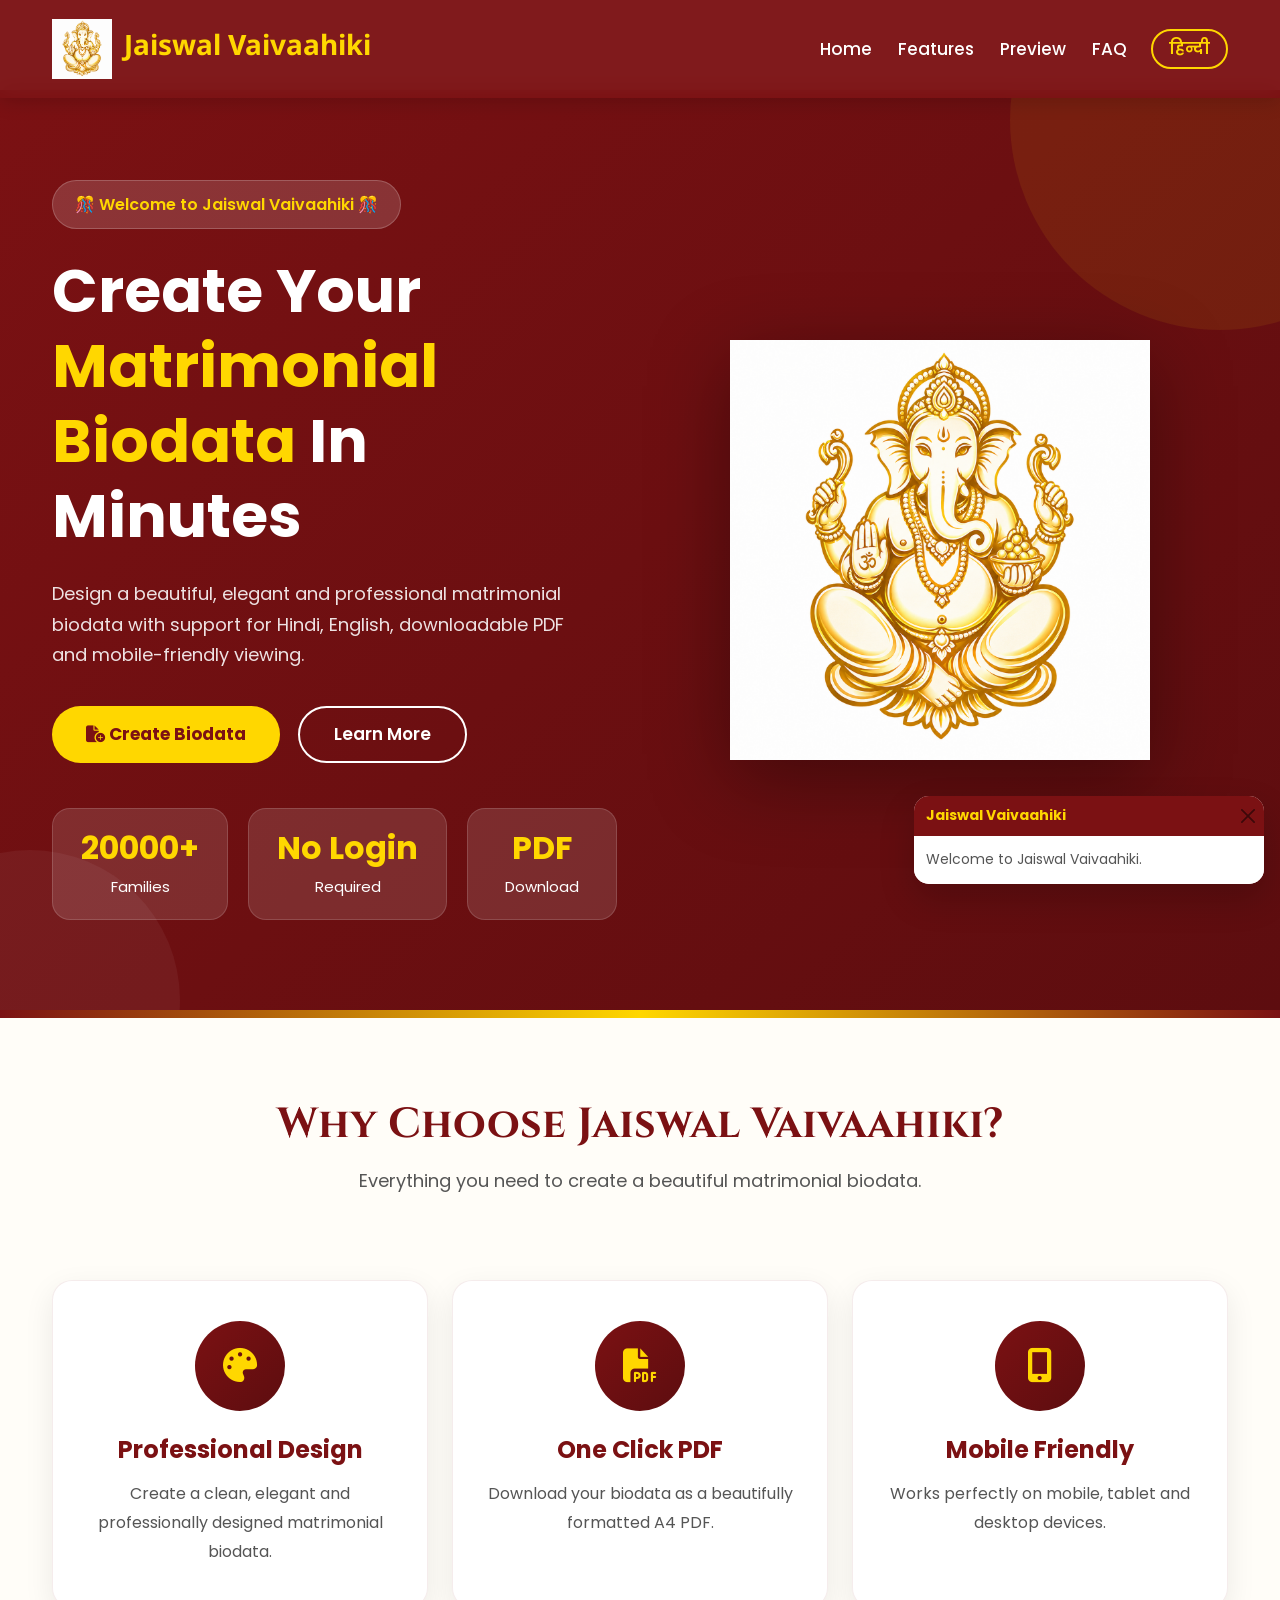
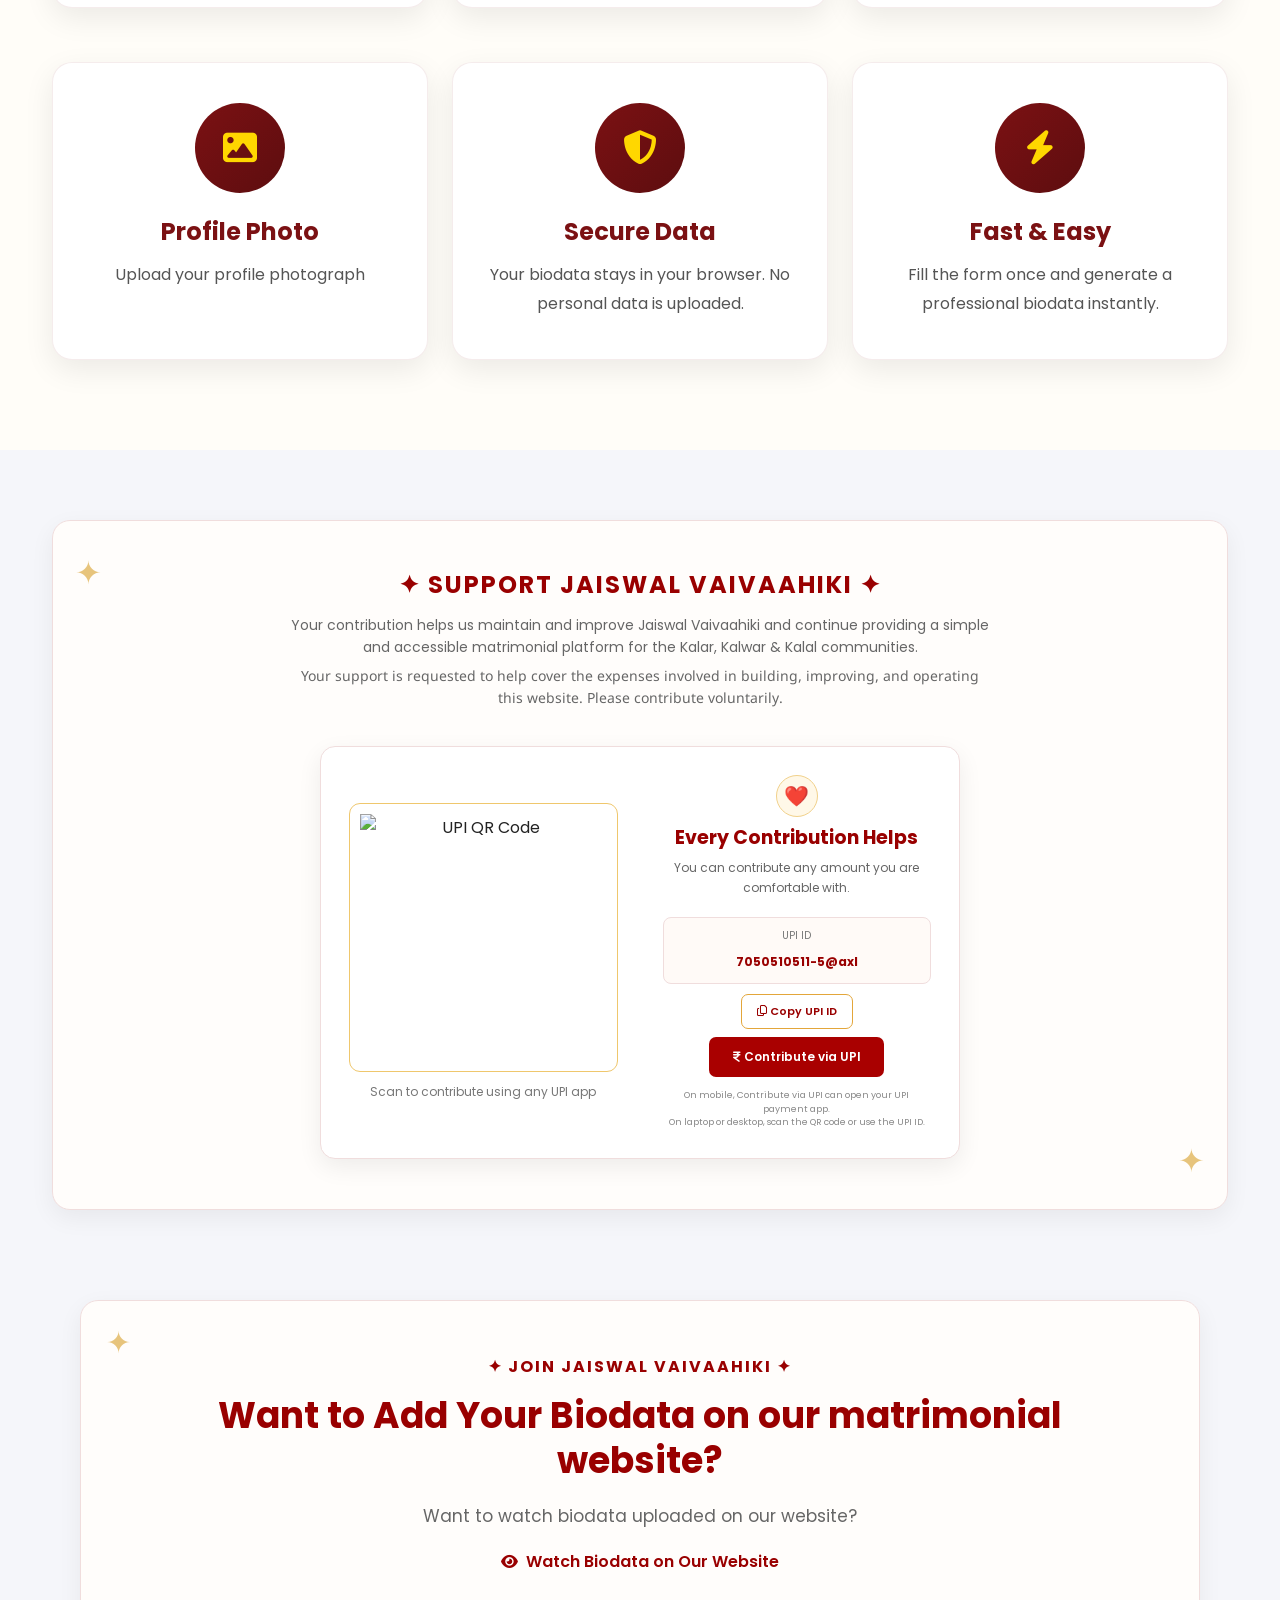
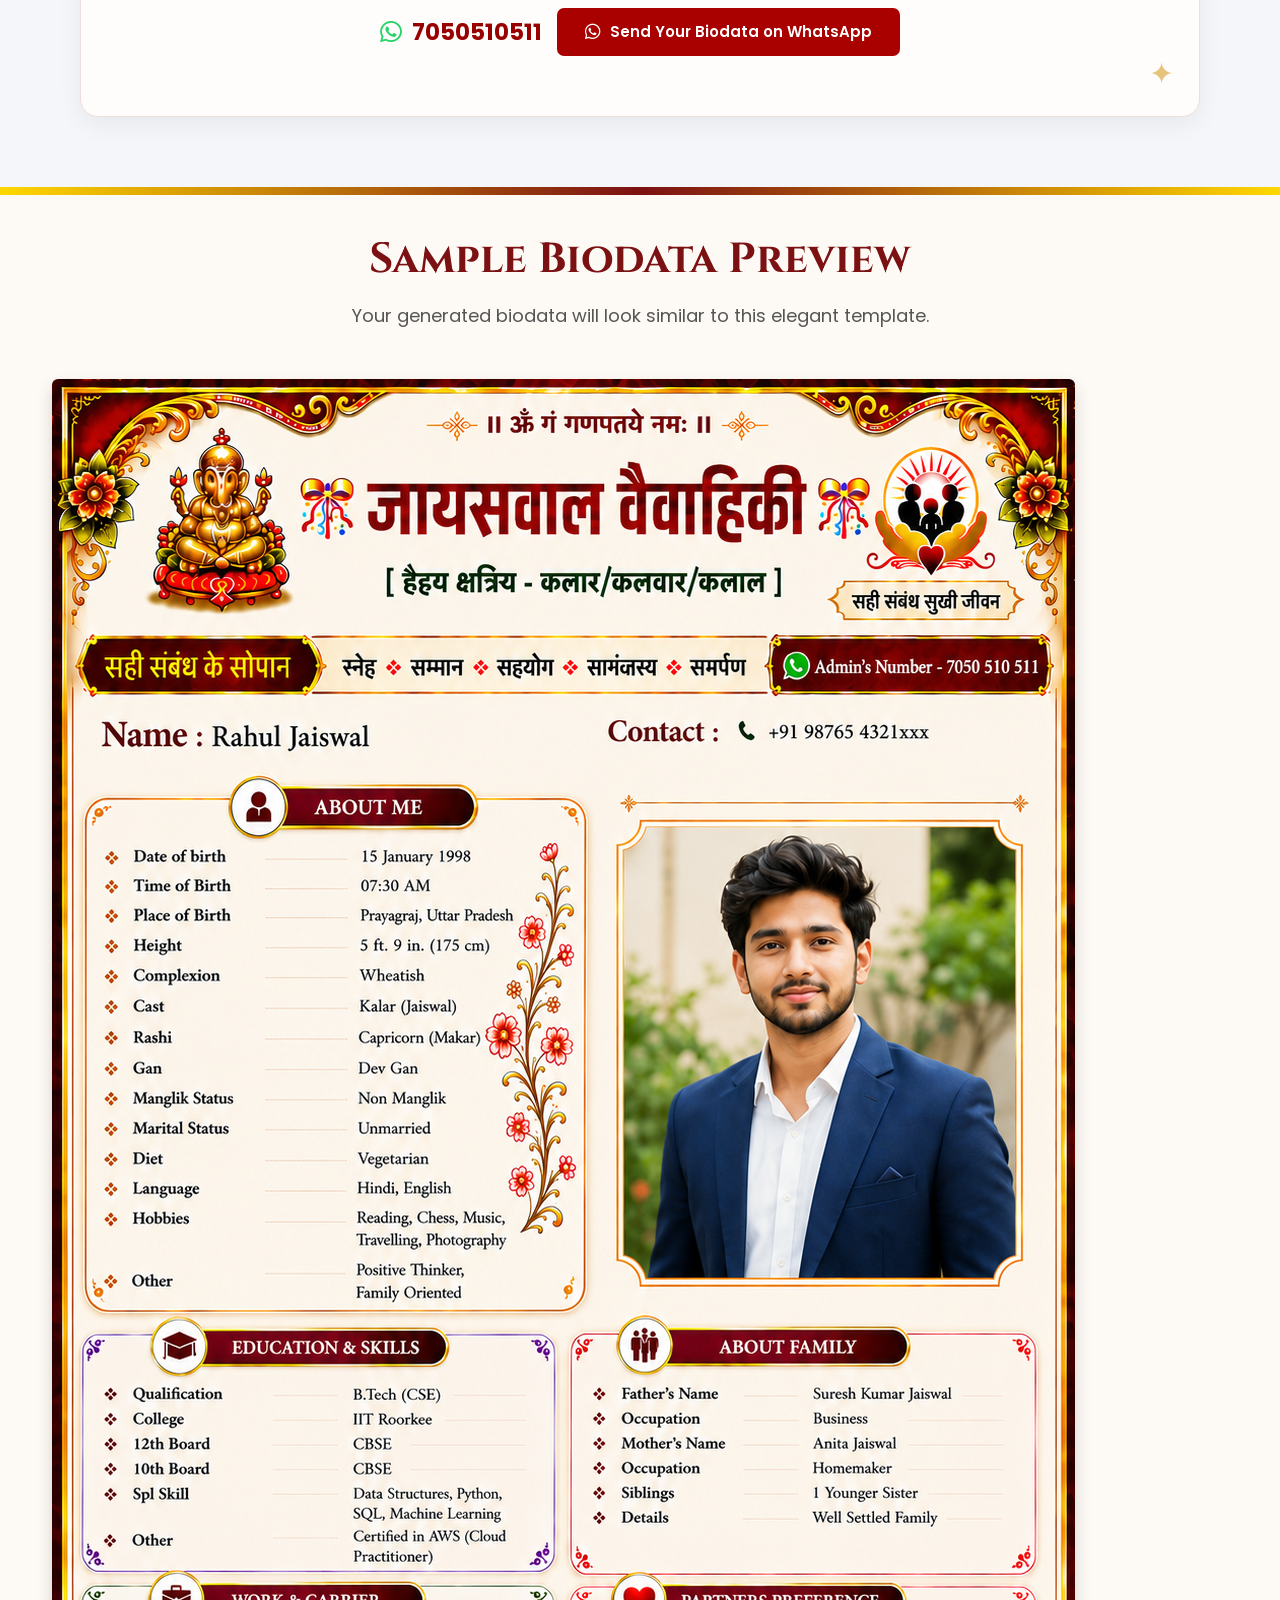
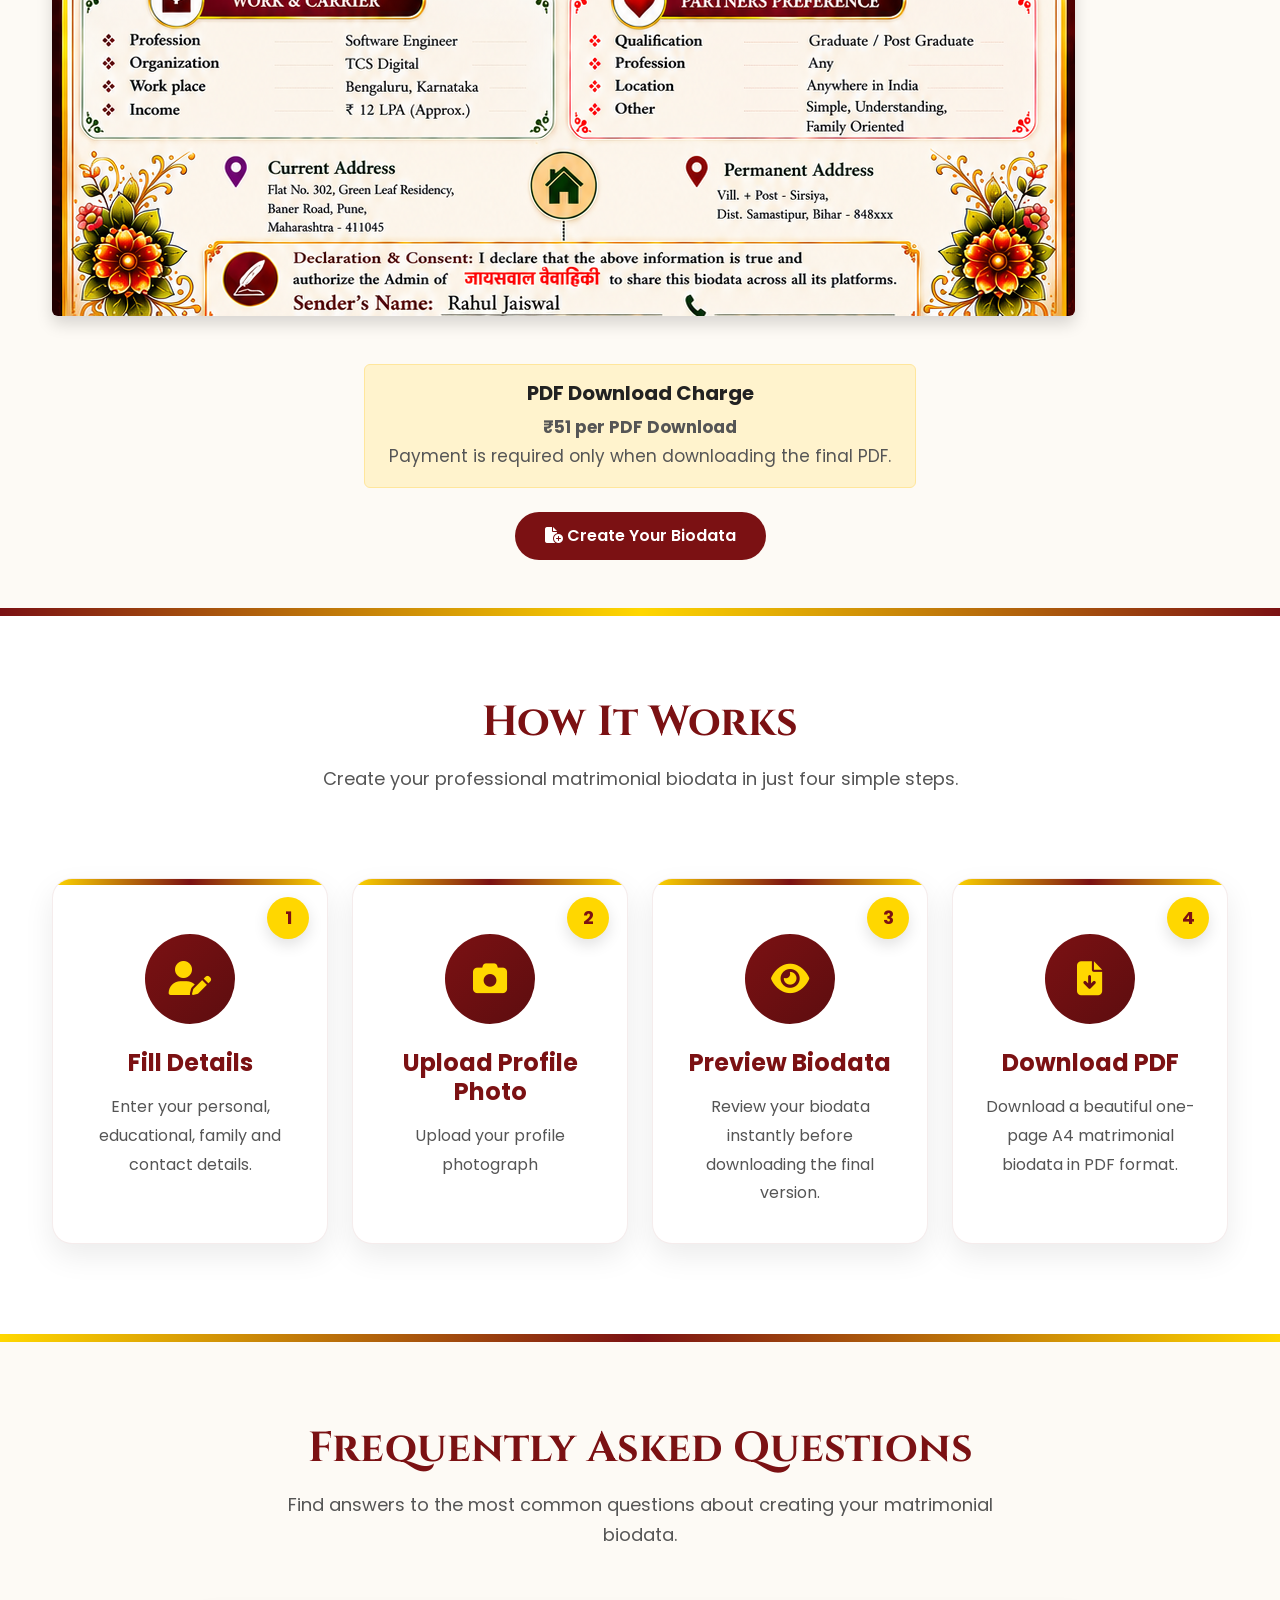
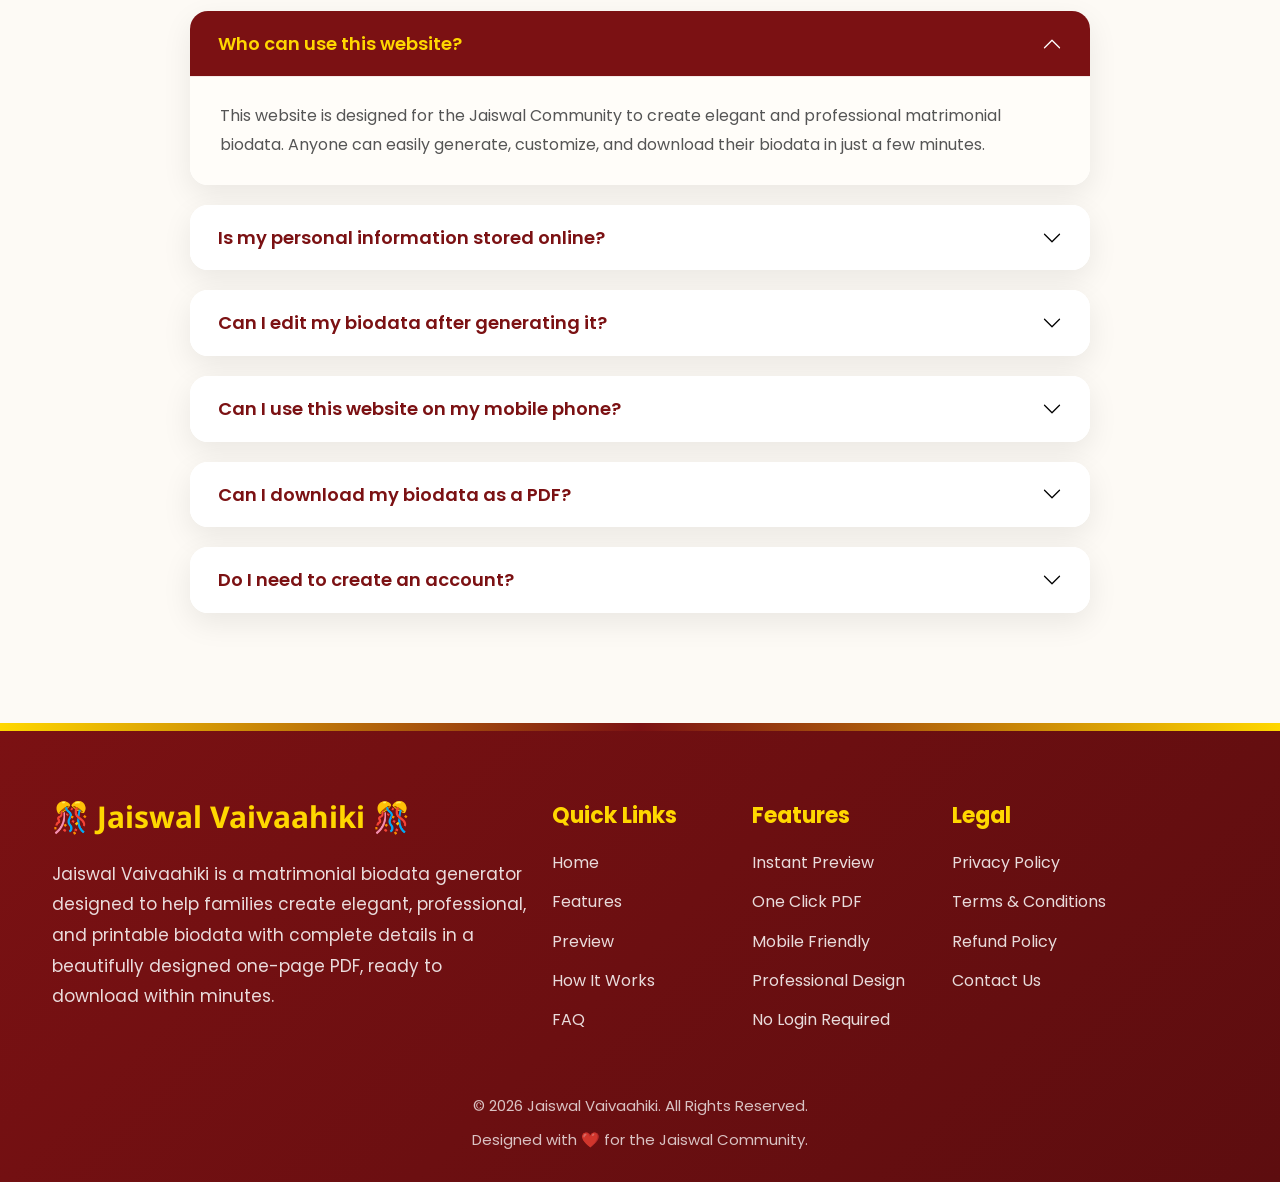
==== commit c2725098: "Update Jaiswal Vaivaahiki website" ====
--- a/index.html
+++ b/index.html
@@ -44,10 +44,10 @@
           content="website">
 
     <meta property="og:url"
-      content="https://milansetu.netlify.app">
+      content="https://jaiswal-vaivaahiki.netlify.app">
 
     <meta property="og:image"
-      content="https://milansetu.netlify.app/assets/images/logo/ganesha.png">
+      content="https://jaiswal-vaivaahiki.netlify.app/assets/images/logo/ganesha.png">
 
     <meta property="og:site_name"
           content="Jaiswal Vaivaahiki">
@@ -66,7 +66,7 @@
           content="Create a beautiful matrimonial biodata in Hindi and English with PDF download support.">
 
     <meta name="twitter:image"
-          content="https://milansetu.netlify.app/assets/images/logo/ganesha.png">
+          content="https://jaiswal-vaivaahiki.netlify.app/assets/images/logo/ganesha.png">
 
     <meta name="twitter:site"
           content="">
@@ -136,7 +136,7 @@
 
         "alternateName": "Jaiswal Vaivaahiki Matrimonial Biodata Generator",
 
-        "url": "https://milansetu.netlify.app",
+        "url": "https://jaiswal-vaivaahiki.netlify.app",
 
         "description": "Create beautiful, professional matrimonial biodata in Hindi and English with photo upload and PDF download support.",
 
@@ -150,7 +150,7 @@
 
                 "@type": "ImageObject",
 
-                "url": "https://milansetu.netlify.app/assets/images/logo/ganesha.png"
+                "url": "https://jaiswal-vaivaahiki.netlify.app/assets/images/logo/ganesha.png"
 
             }
 
@@ -168,7 +168,7 @@
 
             "@type": "SearchAction",
 
-            "target": "https://milansetu.netlify.app/?q={search_term_string}",
+            "target": "https://jaiswal-vaivaahiki.netlify.app/?q={search_term_string}",
 
             "query-input": "required name=search_term_string"
 
@@ -183,7 +183,7 @@
     ========================== -->
 
     <link rel="canonical"
-      href="https://milansetu.netlify.app/">
+      href="https://jaiswal-vaivaahiki.netlify.app/">
 
     <!-- ==========================
         ROBOTS META TAG
@@ -344,6 +344,15 @@
 
                     </li>
 
+                    <li class="nav-item ms-lg-3">
+                        <button
+                            id="languageBtn"
+                            type="button"
+                            class="btn btn-outline-light language-btn">
+                            हिन्दी
+                        </button>
+                    </li>
+
                 </ul>
 
             </div>
@@ -682,8 +691,242 @@
     </section>
 
 
-
-        <!-- ==========================================================
+    <!-- ==========================================================
+                SUPPORT JAISWAL VAIVAAHIKI
+    =========================================================== -->
+
+    <section id="support" class="support-section">
+
+        <div class="container">
+
+            <div class="support-wrapper">
+
+                <!-- Decorative Stars -->
+                <div class="support-star support-star-left">
+                    ✦
+                </div>
+
+                <div class="support-star support-star-right">
+                    ✦
+                </div>
+
+
+                <!-- Heading -->
+
+                <div class="support-heading text-center">
+
+                    <h2>
+                        ✦ SUPPORT JAISWAL VAIVAAHIKI ✦
+                    </h2>
+
+                    <p>
+                        Your contribution helps us maintain and improve
+                        Jaiswal Vaivaahiki and continue providing a simple
+                        and accessible matrimonial platform for the Kalar,
+                        Kalwar & Kalal communities.
+                    </p>
+
+                    <p class="support-hindi">
+
+                        Your support is requested to help cover the expenses involved in building, improving, and operating this website. Please contribute voluntarily.
+
+                    </p>
+
+                </div>
+
+
+                <!-- Donation Card -->
+
+                <div class="donation-card">
+
+                    <!-- QR SIDE -->
+
+                    <div class="qr-section">
+
+                        <div class="qr-box">
+
+                            <img
+                                src="https://res.cloudinary.com/f4hqnuko/image/upload/f_auto,w_600/v1788069632/donation-qr.jpg"
+                                alt="UPI QR Code"
+                                class="upi-qr">
+
+                        </div>
+
+                        <p class="qr-caption">
+                                Scan to contribute using any UPI app
+                        </p>
+
+                    </div>
+
+
+                    <!-- UPI SIDE -->
+
+                    <div class="upi-section">
+
+                        <div class="heart-icon">
+                            ❤️
+                        </div>
+
+                        <h3>
+                            Every Contribution Helps
+                        </h3>
+
+                        <p>
+                            You can contribute any amount you are
+                            comfortable with.
+                        </p>
+
+
+                        <!-- UPI ID -->
+
+                        <div class="upi-id-box">
+
+                            <span>
+                                UPI ID
+                            </span>
+
+                            <strong id="upiId">
+                                7050510511-5@axl
+                            </strong>
+
+                        </div>
+
+
+                        <!-- COPY BUTTON -->
+
+                        <button
+                            type="button"
+                            id="copyUpiBtn"
+                            class="copy-upi-btn">
+
+                            <i class="fa-regular fa-copy"></i>
+
+                            Copy UPI ID
+
+                        </button>
+
+
+                        <!-- DONATE BUTTON -->
+
+                        <button
+                            type="button"
+                            id="donateUpiBtn"
+                            class="donate-upi-btn">
+
+                            <i class="fa-solid fa-indian-rupee-sign"></i>
+
+                            Contribute via UPI
+
+                        </button>
+
+
+                        <div class="upi-note">
+
+                            On mobile, Contribute via UPI can open your
+                            UPI payment app.
+
+                            <br>
+
+                            On laptop or desktop, scan the QR code or
+                            use the UPI ID.
+
+                        </div>
+
+                    </div>
+
+                </div>
+
+            </div>
+
+        </div>
+
+    </section>
+
+    <!-- ==========================================================
+                JOIN JAISWAL VAIVAAHIKI PORTAL
+    =========================================================== -->
+
+    <section id="join-portal" class="join-portal-section">
+
+        <div class="container">
+
+            <div class="join-portal-wrapper">
+
+                <div class="join-star join-star-left">
+                    ✦
+                </div>
+
+                <div class="join-star join-star-right">
+                    ✦
+                </div>
+
+
+                <div class="join-portal-heading text-center">
+
+                    <div class="join-label">
+                        ✦ JOIN JAISWAL VAIVAAHIKI ✦
+                    </div>
+
+                    <h2>
+                        Want to Add Your Biodata on our matrimonial website?
+                    </h2>
+
+
+                    <p class="watch-biodata-text">
+                        Want to watch biodata uploaded on our website?
+                    </p>
+
+
+                    <a
+                        href="https://jaiswal-vaivaahiki.netlify.app/"
+                        target="_blank"
+                        rel="noopener noreferrer"
+                        class="create-biodata-link">
+
+                        <i class="fa-solid fa-eye"></i>
+
+                        Watch Biodata on Our Website
+
+                    </a>
+
+
+                    <div class="whatsapp-contact">
+
+                        <div class="whatsapp-number">
+
+                            <i class="fa-brands fa-whatsapp"></i>
+
+                            <span>
+                                7050510511
+                            </span>
+
+                        </div>
+
+
+                        <a
+                            href="https://wa.me/917050510511"
+                            target="_blank"
+                            rel="noopener noreferrer"
+                            class="whatsapp-button">
+
+                            <i class="fa-brands fa-whatsapp"></i>
+
+                            Send Your Biodata on WhatsApp
+
+                        </a>
+
+                    </div>
+
+                </div>
+
+            </div>
+
+        </div>
+
+    </section>
+
+
+    <!-- ==========================================================
                     SAMPLE BIODATA PREVIEW
     =========================================================== -->
 
@@ -704,7 +947,7 @@
             <div class="text-center">
 
                 <img
-                    src="assets/template1.png"
+                    src="assets/sample-biodata.png"
                     alt="Sample Biodata Template"
                     class="img-fluid shadow rounded preview-template">
 
@@ -1429,9 +1672,9 @@
                     <div id="formProgressBar"
                          class="progress-bar bg-success"
                          role="progressbar"
-                         style="width:11.11%;">
-
-                        1 / 9
+                         style="width:10%;">
+
+                         1 / 10
 
                     </div>
 
@@ -1815,6 +2058,83 @@
 
                             </div>
 
+                            <!-- Religion -->
+
+                            <div class="col-md-6">
+
+                                <label for="religion" class="form-label">
+                                    Religion
+                                </label>
+
+                                <input
+                                    type="text"
+                                    id="religion"
+                                    maxlength="20"
+                                    class="form-control"
+                                    placeholder="Enter religion">
+
+                                <small
+                                    id="religionCounter"
+                                    class="text-muted">
+
+                                    20 characters remaining
+
+                                </small>
+
+                            </div>
+
+
+                            <!-- Gotra -->
+
+                            <div class="col-md-6">
+
+                                <label for="gotra" class="form-label">
+                                    Gotra
+                                </label>
+
+                                <input
+                                    type="text"
+                                    id="gotra"
+                                    maxlength="20"
+                                    class="form-control"
+                                    placeholder="Enter gotra">
+
+                                <small
+                                    id="gotraCounter"
+                                    class="text-muted">
+
+                                    20 characters remaining
+
+                                </small>
+
+                            </div>
+
+
+                            <!-- Sub Caste -->
+
+                            <div class="col-md-6">
+
+                                <label for="subCaste" class="form-label">
+                                    Sub Caste
+                                </label>
+
+                                <input
+                                    type="text"
+                                    id="subCaste"
+                                    maxlength="20"
+                                    class="form-control"
+                                    placeholder="Enter sub caste">
+
+                                <small
+                                    id="subCasteCounter"
+                                    class="text-muted">
+
+                                    20 characters remaining
+
+                                </small>
+
+                            </div>
+
                             <!-- Manglik -->
 
                             <div class="col-md-6">
@@ -1935,7 +2255,7 @@
 
                                 <textarea
                                     id="other"
-                                    maxlength="40"
+                                    maxlength="25"
                                     class="form-control"
                                     rows="3"
                                     placeholder="Enter other details"></textarea>
@@ -1943,7 +2263,7 @@
                                     id="otherCounter"
                                     class="text-muted">
 
-                                    40 characters remaining
+                                    25 characters remaining
 
                                 </small>
 
@@ -2208,6 +2528,35 @@
 
                             </div>
 
+                            <!-- Designation -->
+
+                            <div class="col-md-6">
+
+                                <label
+                                    for="designation"
+                                    class="form-label">
+
+                                    Designation
+
+                                </label>
+
+                                <input
+                                    type="text"
+                                    id="designation"
+                                    maxlength="25"
+                                    class="form-control"
+                                    placeholder="Enter designation">
+
+                                <small
+                                    id="designationCounter"
+                                    class="text-muted">
+
+                                    25 characters remaining
+
+                                </small>
+
+                            </div>
+
                             <!-- Organization -->
 
                             <div class="col-md-6">
@@ -2586,6 +2935,35 @@
 
                             </div>
 
+                            <!-- Preferred Caste -->
+
+                            <div class="col-md-6">
+
+                                <label
+                                    for="preferredCaste"
+                                    class="form-label">
+
+                                    Caste
+
+                                </label>
+
+                                <input
+                                    type="text"
+                                    id="preferredCaste"
+                                    maxlength="25"
+                                    class="form-control"
+                                    placeholder="Enter preferred caste">
+
+                                <small
+                                    id="preferredCasteCounter"
+                                    class="text-muted">
+
+                                    25 characters remaining
+
+                                </small>
+
+                            </div>
+
                             <!-- Other -->
 
                             <div class="col-md-6">
@@ -2800,18 +3178,39 @@
                                             alt="Profile Photo">
 
                                     <label
+                                        for="profilePhotoUpload"
+                                        class="form-label mt-3">
+
+                                        Profile Photo
+
+                                    </label>
+
+                                    <div class="custom-file-upload">
+
+                                        <label
                                             for="profilePhotoUpload"
-                                            class="form-label mt-3">
-
-                                        Profile Photo
-
-                                    </label>
-
-                                    <input
+                                            id="profilePhotoUploadLabel"
+                                            class="custom-file-button">
+
+                                            Choose File
+
+                                        </label>
+
+                                        <span
+                                            id="profilePhotoFileName"
+                                            class="custom-file-name">
+
+                                            No file chosen
+
+                                        </span>
+
+                                        <input
                                             type="file"
                                             id="profilePhotoUpload"
-                                            class="form-control"
-                                            accept="image/*">
+                                            accept="image/*"
+                                            hidden>
+
+                                    </div>
 
                                 </div>
 
@@ -2930,13 +3329,232 @@
 
                 </div>
 
-
                 <!-- ======================================
-                            STEP 9
+                            STEP 9 - CHOOSE TEMPLATE
                 ======================================= -->
 
                 <div class="form-step d-none"
                      data-step="9">
+
+                    <div class="form-card">
+
+                        <div class="form-card-header text-center">
+
+                            <h3>
+                                🎨 Choose Your Biodata Template
+                            </h3>
+
+                            <p>
+                                Click any template to select it and see how your final biodata will look.
+                            </p>
+
+                        </div>
+
+                        <div class="row g-4">
+
+                            <!-- ======================================================
+                                                 ENGLISH TEMPLATE 1
+                            ======================================================= -->
+                            <div class="col-md-6 col-lg-3 template-wrapper"
+                                 data-language="en">
+
+                                <div class="template-option"
+                                     data-template="template1">
+
+                                    <img
+                                        src="assets/images/sample-biodata/english/ensample1.jpeg"
+                                        class="img-fluid rounded template-preview"
+                                        alt="English Sample Biodata Template 1">
+
+                                    <div class="template-select-area">
+
+                                        <input
+                                            class="form-check-input"
+                                            type="radio"
+                                            name="biodataTemplate"
+                                            id="template1"
+                                            value="template1">
+
+                                        <label
+                                            class="form-check-label"
+                                            for="template1">
+                                            Template 1
+                                        </label>
+
+                                    </div>
+
+                                </div>
+
+                            </div>
+
+
+                            <!-- ======================================================
+                                                 ENGLISH TEMPLATE 2
+                            ======================================================= -->
+                            <div class="col-md-6 col-lg-3 template-wrapper"
+                                 data-language="en">
+
+                                <div class="template-option"
+                                     data-template="template2">
+
+                                    <img
+                                        src="assets/images/sample-biodata/english/ensample2.jpeg"
+                                        class="img-fluid rounded template-preview"
+                                        alt="English Sample Biodata Template 2">
+
+                                    <div class="template-select-area">
+
+                                        <input
+                                            class="form-check-input"
+                                            type="radio"
+                                            name="biodataTemplate"
+                                            id="template2"
+                                            value="template2">
+
+                                        <label
+                                            class="form-check-label"
+                                            for="template2">
+                                            Template 2
+                                        </label>
+
+                                    </div>
+
+                                </div>
+
+                            </div>
+
+
+                            <!-- ======================================================
+                                                 ENGLISH TEMPLATE 3
+                            ======================================================= -->
+                            <div class="col-md-6 col-lg-3 template-wrapper"
+                                 data-language="en">
+
+                                <div class="template-option"
+                                     data-template="template3">
+
+                                    <img
+                                        src="assets/images/sample-biodata/english/ensample3.jpeg"
+                                        class="img-fluid rounded template-preview"
+                                        alt="English Sample Biodata Template 3">
+
+                                    <div class="template-select-area">
+
+                                        <input
+                                            class="form-check-input"
+                                            type="radio"
+                                            name="biodataTemplate"
+                                            id="template3"
+                                            value="template3">
+
+                                        <label
+                                            class="form-check-label"
+                                            for="template3">
+                                            Template 3
+                                        </label>
+
+                                    </div>
+
+                                </div>
+
+                            </div>
+
+
+                            <!-- ======================================================
+                                                 ENGLISH TEMPLATE 4
+                            ======================================================= -->
+                            <div class="col-md-6 col-lg-3 template-wrapper"
+                                 data-language="en">
+
+                                <div class="template-option"
+                                     data-template="template4">
+
+                                    <img
+                                        src="assets/images/sample-biodata/english/ensample4.jpeg"
+                                        class="img-fluid rounded template-preview"
+                                        alt="English Sample Biodata Template 4">
+
+                                    <div class="template-select-area">
+
+                                        <input
+                                            class="form-check-input"
+                                            type="radio"
+                                            name="biodataTemplate"
+                                            id="template4"
+                                            value="template4">
+
+                                        <label
+                                            class="form-check-label"
+                                            for="template4">
+                                            Template 4
+                                        </label>
+
+                                    </div>
+
+                                </div>
+
+                            </div>
+
+
+                            <!-- ======================================================
+                                                   HINDI TEMPLATE 1
+                                             INTERNAL VALUE: template5
+                            ======================================================= -->
+                            <div class="col-md-6 col-lg-3 template-wrapper"
+                                 data-language="hi">
+
+                                <div class="template-option"
+                                     data-template="template5">
+
+                                    <img
+                                        src="assets/images/sample-biodata/hindi/hisample1.jpeg"
+                                        class="img-fluid rounded template-preview"
+                                        alt="Hindi Sample Biodata Template 1">
+
+                                    <div class="template-select-area">
+
+                                        <input
+                                            class="form-check-input"
+                                            type="radio"
+                                            name="biodataTemplate"
+                                            id="template5"
+                                            value="template5">
+
+                                        <label
+                                            class="form-check-label"
+                                            for="template5">
+                                            Template 1
+                                        </label>
+
+                                    </div>
+
+                                </div>
+
+                            </div>
+
+
+
+
+
+
+
+                        </div>
+
+
+
+
+
+                    </div>
+
+                </div>
+
+
+                <!-- ======================================
+                            STEP 10
+                ======================================= -->
+
+                <div class="form-step d-none"
+                     data-step="10">
 
                     <!-- ==========================================
                                 REVIEW & CONFIRM
@@ -3236,15 +3854,14 @@
                             <div class="text-center mt-4">
 
                                 <div class="alert alert-info text-center mb-3">
-
                                     <strong>PDF Download Charge: ₹51</strong>
 
                                     <br>
 
                                     Payment will be processed securely through Razorpay.
-
                                 </div>
 
+                                <!-- PDF DOWNLOAD BUTTON -->
                                 <button
                                         type="button"
                                         id="downloadPdfBtn"
@@ -3256,7 +3873,49 @@
 
                                 </button>
 
-                            </div> <!-- End PDF Actions -->
+
+                                <!-- ======================================
+                                        WHATSAPP BIODATA SUBMISSION
+                                ====================================== -->
+
+                                <div class="mt-4">
+
+                                    <div class="alert alert-success text-center mb-3">
+
+                                        <strong>
+                                            <span>
+                                                Want to add your biodata to our matrimonial website?
+                                            </span>
+                                        </strong>
+
+                                        <br>
+
+                                        <span>
+                                            After downloading your biodata, please send the PDF on WhatsApp to
+                                        </span>
+
+                                        <strong>7050510511.</strong>
+
+                                    </div>
+
+
+                                    <button
+                                        type="button"
+                                        id="sendWhatsappBtn"
+                                        class="btn btn-success btn-lg">
+
+                                        <i class="fa-brands fa-whatsapp me-2"></i>
+
+                                        <span>
+                                            Send Your Biodata on WhatsApp
+                                        </span>
+
+                                    </button>
+
+                                </div>
+
+                            </div>
+                            <!-- End PDF Actions -->
 
                     </div> <!-- End form-card -->
 
@@ -3399,7 +4058,7 @@
         <!-- Background -->
 
         <img
-            src="assets/template.jpeg"
+            src="assets/images/templates/english/entemplate1.jpeg"
             class="pdf-template"
             alt="Template">
 
@@ -3415,7 +4074,13 @@
 
         <div id="previewPlace"></div>
 
+        <div id="previewReligion"></div>
+
+        <div id="previewGotra"></div>
+
         <div id="previewCaste"></div>
+
+        <div id="previewSubCaste"></div>
 
         <div id="previewRashi"></div>
 
@@ -3475,6 +4140,8 @@
 
         <div id="previewProfession"></div>
 
+        <div id="previewDesignation"></div>
+
         <div id="previewOrganization"></div>
 
         <div id="previewWorkPlace"></div>
@@ -3507,6 +4174,8 @@
 
         <div id="previewPartnerLocation"></div>
 
+        <div id="previewPartnerCaste"></div>
+
         <div id="previewPartnerOther"></div>
 
 
@@ -3575,6 +4244,8 @@
 
 <script src="js/app.js"></script>
 
+<script src="js/whatsapp.js"></script>
+
 </body>
 
-</html>
+</html>
--- a/css/style.css
+++ b/css/style.css
@@ -2042,6 +2042,43 @@
 }
 
 
+/* ==========================================================
+   CUSTOM PROFILE PHOTO FILE UPLOAD
+========================================================== */
+
+.custom-file-upload {
+    display: flex;
+    align-items: center;
+    width: 100%;
+    border: 2px solid #198754;
+    border-radius: 8px;
+    overflow: hidden;
+    background: #ffffff;
+}
+
+.custom-file-button {
+    display: block;
+    padding: 8px 14px;
+    margin: 0;
+    background: #ffffff;
+    border-right: 1px solid #ced4da;
+    cursor: pointer;
+    white-space: nowrap;
+    font-weight: 400;
+}
+
+.custom-file-button:hover {
+    background: #f8f9fa;
+}
+
+.custom-file-name {
+    flex: 1;
+    padding: 8px 14px;
+    color: #333333;
+    overflow: hidden;
+    text-overflow: ellipsis;
+    white-space: nowrap;
+}
 
 
 /*==========================================================
@@ -2235,4 +2272,1479 @@
 
     text-decoration: underline;
 
-}+}
+
+/* ==========================================================
+   LANGUAGE BUTTON
+========================================================== */
+
+.language-btn {
+    border-radius: 20px;
+    padding: 6px 16px;
+    font-weight: 600;
+    white-space: nowrap;
+    transition: all 0.3s ease;
+}
+
+.language-btn:hover {
+    transform: translateY(-1px);
+}
+
+
+/* ==========================================================
+                SUPPORT JAISWAL VAIVAAHIKI
+========================================================== */
+
+.support-section {
+    padding: 70px 0;
+    background: #f5f6fa;
+}
+
+.support-wrapper {
+    position: relative;
+    background: #fffdfb;
+    border: 1px solid #f0dddd;
+    border-radius: 18px;
+    padding: 50px 35px;
+    box-shadow: 0 8px 25px rgba(0, 0, 0, 0.06);
+    overflow: hidden;
+}
+
+
+/* Decorative Stars */
+
+.support-star {
+    position: absolute;
+    font-size: 32px;
+    color: #e7c47c;
+}
+
+.support-star-left {
+    top: 25px;
+    left: 22px;
+}
+
+.support-star-right {
+    bottom: 20px;
+    right: 22px;
+}
+
+
+/* Heading */
+
+.support-heading {
+    max-width: 700px;
+    margin: 0 auto 35px;
+}
+
+.support-heading h2 {
+    margin-bottom: 14px;
+    color: #990000;
+    font-size: 24px;
+    font-weight: 700;
+    letter-spacing: 2px;
+}
+
+.support-heading p {
+    margin-bottom: 8px;
+    color: #666;
+    font-size: 14px;
+    line-height: 1.6;
+}
+
+.support-hindi {
+    font-family: "Noto Sans Devanagari", sans-serif;
+}
+
+
+/* Donation Card */
+
+.donation-card {
+    max-width: 640px;
+    margin: 0 auto;
+    padding: 28px;
+    background: #ffffff;
+    border: 1px solid #f0dddd;
+    border-radius: 15px;
+    box-shadow: 0 8px 25px rgba(0, 0, 0, 0.07);
+
+    display: flex;
+    align-items: center;
+    justify-content: center;
+    gap: 45px;
+}
+
+
+/* QR */
+
+.qr-section {
+    flex: 1;
+    text-align: center;
+}
+
+/* ==========================================================
+                    RESPONSIVE QR CODE
+========================================================== */
+
+.qr-box {
+
+    display: flex;
+
+    align-items: center;
+
+    justify-content: center;
+
+    width: min(300px, 100%);
+
+    aspect-ratio: 1 / 1;
+
+    margin: 0 auto;
+
+    padding: 10px;
+
+    border: 1px solid #efc76d;
+
+    border-radius: 11px;
+
+    background: #ffffff;
+
+    box-sizing: border-box;
+
+}
+
+.upi-qr {
+
+    display: block;
+
+    width: 100%;
+
+    height: 100%;
+
+    object-fit: contain;
+
+}
+
+
+/* ==========================================================
+                    MOBILE QR CODE
+========================================================== */
+
+@media (max-width: 576px) {
+
+    .qr-box {
+
+        width: min(300px, 100%);
+
+        padding: 8px;
+
+    }
+
+    .upi-qr {
+
+        width: 100%;
+
+        height: 100%;
+
+    }
+
+}
+
+
+.qr-title {
+    margin: 0 0 8px;
+    font-size: 6px;
+    color: #555;
+}
+
+
+
+
+.qr-caption {
+    margin: 10px 0 0;
+    font-size: 12px;
+    color: #777;
+}
+
+
+/* UPI Section */
+
+.upi-section {
+    flex: 1;
+    text-align: center;
+}
+
+.heart-icon {
+    width: 42px;
+    height: 42px;
+    margin: 0 auto 10px;
+
+    display: flex;
+    align-items: center;
+    justify-content: center;
+
+    border: 1px solid #f1d18b;
+    border-radius: 50%;
+
+    background: #fff8e8;
+    font-size: 20px;
+}
+
+.upi-section h3 {
+    margin-bottom: 8px;
+    color: #990000;
+    font-size: 19px;
+    font-weight: 700;
+}
+
+.upi-section > p {
+    margin-bottom: 18px;
+    color: #666;
+    font-size: 12px;
+}
+
+
+/* UPI ID */
+
+.upi-id-box {
+    padding: 9px 15px;
+    margin-bottom: 10px;
+
+    border: 1px solid #f0dddd;
+    border-radius: 8px;
+    background: #fffaf7;
+}
+
+.upi-id-box span {
+    display: block;
+    margin-bottom: 3px;
+    font-size: 10px;
+    color: #777;
+}
+
+.upi-id-box strong {
+    font-size: 12px;
+    color: #990000;
+}
+
+
+/* Copy Button */
+
+.copy-upi-btn {
+    padding: 7px 15px;
+    margin-bottom: 8px;
+
+    border: 1px solid #e3a63a;
+    border-radius: 7px;
+
+    background: #ffffff;
+    color: #990000;
+
+    font-size: 11px;
+    font-weight: 600;
+
+    cursor: pointer;
+}
+
+.copy-upi-btn:hover {
+    background: #fff7e8;
+}
+
+
+/* Donate Button */
+
+.donate-upi-btn {
+    display: block;
+    width: 100%;
+    max-width: 175px;
+
+    margin: 0 auto;
+    padding: 10px 15px;
+
+    border: none;
+    border-radius: 7px;
+
+    background: #a90000;
+    color: #ffffff;
+
+    font-size: 12px;
+    font-weight: 600;
+
+    cursor: pointer;
+}
+
+.donate-upi-btn:hover {
+    background: #850000;
+}
+
+
+/* Note */
+
+.upi-note {
+    margin-top: 12px;
+    color: #888;
+    font-size: 9px;
+    line-height: 1.5;
+}
+
+
+/* ==========================================================
+                    RESPONSIVE
+========================================================== */
+
+@media (max-width: 768px) {
+
+    .support-section {
+        padding: 45px 15px;
+    }
+
+    .support-wrapper {
+        padding: 35px 18px;
+    }
+
+    .support-heading h2 {
+        font-size: 20px;
+        letter-spacing: 1px;
+    }
+
+    .support-heading p {
+        font-size: 13px;
+    }
+
+    .donation-card {
+        flex-direction: column;
+        gap: 30px;
+        padding: 25px 18px;
+    }
+
+    .qr-section,
+    .upi-section {
+        width: 100%;
+    }
+
+    .support-star {
+        font-size: 25px;
+    }
+
+}
+
+
+
+
+
+
+/* ==========================================================
+            STEP 9 - TEMPLATE SELECTION
+========================================================== */
+
+
+/*
+ * Main template card
+ */
+
+.template-option {
+
+    position: relative;
+
+    height: 100%;
+
+    padding: 12px;
+
+    background: #ffffff;
+
+    border: 2px solid #dee2e6;
+
+    border-radius: 12px;
+
+    cursor: pointer;
+
+    transition:
+        all 0.25s ease;
+
+}
+
+
+/*
+ * Hover effect
+ */
+
+.template-option:hover {
+
+    border-color: #7B1113;
+
+    transform:
+        translateY(-3px);
+
+    box-shadow:
+        0 8px 20px
+        rgba(0, 0, 0, 0.12);
+
+}
+
+
+/*
+ * Selected template
+ */
+
+.template-option.selected {
+
+    border-color: #7B1113;
+
+    box-shadow:
+        0 0 0 3px
+        rgba(123, 17, 19, 0.15);
+
+}
+
+
+/*
+ * Sample biodata image
+ */
+
+.template-preview {
+
+    width: 100%;
+
+    display: block;
+
+    cursor: pointer;
+
+    border-radius: 8px;
+
+}
+
+
+/*
+ * Radio button + template name
+ */
+
+.template-select-area {
+
+    display: flex;
+
+    align-items: center;
+
+    justify-content: center;
+
+    gap: 8px;
+
+    margin-top: 12px;
+
+    padding: 8px;
+
+}
+
+
+/*
+ * Radio button
+ */
+
+.template-select-area .form-check-input {
+
+    cursor: pointer;
+
+    margin: 0;
+
+}
+
+
+/*
+ * Template name
+ */
+
+.template-select-area .form-check-label {
+
+    cursor: pointer;
+
+    margin: 0;
+
+    font-weight: 600;
+
+}
+
+
+/*
+ * Mobile
+ */
+
+@media (max-width: 767px) {
+
+    .template-option {
+
+        padding: 10px;
+
+    }
+
+}
+
+
+
+
+
+
+/* ==========================================================
+        JOIN JAISWAL VAIVAAHIKI PORTAL
+========================================================== */
+
+.join-portal-section {
+    padding: 20px 0 70px !important;
+    background: #f5f6fa !important;
+}
+
+
+/* Main outer card */
+
+.join-portal-wrapper {
+    position: relative;
+
+    width: 100%;
+    max-width: 1120px;
+
+    margin: 0 auto;
+
+    padding: 55px 40px 60px;
+
+    background: #fffdfb;
+
+    border: 1px solid #f0dddd;
+    border-radius: 18px;
+
+    box-shadow: 0 8px 25px rgba(0, 0, 0, 0.06);
+
+    overflow: hidden;
+}
+
+
+/* ==========================================================
+                    DECORATIVE STARS
+========================================================== */
+
+.join-star {
+    position: absolute;
+
+    color: #e7c47c;
+
+    font-size: 30px;
+
+    line-height: 1;
+
+    z-index: 1;
+}
+
+.join-star-left {
+    top: 27px;
+    left: 25px;
+}
+
+.join-star-right {
+    right: 25px;
+    bottom: 27px;
+}
+
+
+/* ==========================================================
+                        CONTENT
+========================================================== */
+
+.join-portal-heading {
+    position: relative;
+
+    max-width: 1000px;
+
+    margin: 0 auto;
+
+    text-align: center;
+}
+
+
+/* Small heading */
+
+.join-label {
+    margin-bottom: 15px;
+
+    color: #990000;
+
+    font-size: 16px;
+    font-weight: 700;
+
+    letter-spacing: 2px;
+
+    line-height: 1.4;
+}
+
+
+/* Main heading */
+
+.join-portal-heading h2 {
+    margin: 0 auto 20px;
+
+    color: #990000;
+
+    font-size: 36px;
+    font-weight: 700;
+
+    line-height: 1.25;
+
+    letter-spacing: 0;
+}
+
+
+/* Watch text */
+
+.watch-biodata-text {
+    margin: 0 0 18px !important;
+
+    color: #666;
+
+    font-size: 17px;
+
+    line-height: 1.6;
+}
+
+
+/* ==========================================================
+                WATCH BIODATA LINK
+========================================================== */
+
+.create-biodata-link {
+    display: inline-flex;
+
+    align-items: center;
+    justify-content: center;
+
+    gap: 8px;
+
+    margin-bottom: 28px;
+
+    color: #990000;
+
+    font-size: 16px;
+    font-weight: 600;
+
+    text-decoration: none;
+
+    transition: all 0.2s ease;
+}
+
+.create-biodata-link i {
+    font-size: 15px;
+}
+
+.create-biodata-link:hover {
+    color: #700000;
+
+    text-decoration: underline;
+}
+
+
+/* ==========================================================
+                    WHATSAPP AREA
+========================================================== */
+
+.whatsapp-contact {
+    display: flex;
+
+    align-items: center;
+    justify-content: center;
+
+    gap: 15px;
+
+    margin-top: 5px;
+}
+
+
+/* Phone number */
+
+.whatsapp-number {
+    display: flex;
+
+    align-items: center;
+
+    gap: 10px;
+
+    color: #990000;
+
+    font-size: 23px;
+    font-weight: 700;
+
+    line-height: 1;
+}
+
+.whatsapp-number i {
+    color: #25D366;
+
+    font-size: 25px;
+}
+
+
+/* WhatsApp button */
+
+.whatsapp-button {
+    display: inline-flex;
+
+    align-items: center;
+    justify-content: center;
+
+    gap: 9px;
+
+    min-width: 300px;
+
+    padding: 15px 28px;
+
+    background: #a90000;
+
+    color: #ffffff;
+
+    border: none;
+    border-radius: 7px;
+
+    font-size: 15px;
+    font-weight: 600;
+
+    line-height: 1.2;
+
+    text-decoration: none;
+
+    transition:
+        background 0.2s ease,
+        transform 0.2s ease;
+}
+
+.whatsapp-button i {
+    font-size: 18px;
+}
+
+.whatsapp-button:hover {
+    background: #850000;
+
+    color: #ffffff;
+
+    transform: translateY(-1px);
+}
+
+
+/* ==========================================================
+                    MOBILE
+========================================================== */
+
+@media (max-width: 768px) {
+
+    .join-portal-section {
+        padding: 15px 12px 45px !important;
+    }
+
+    .join-portal-wrapper {
+        padding: 40px 20px 45px;
+
+        border-radius: 16px;
+    }
+
+    .join-label {
+        font-size: 13px;
+
+        letter-spacing: 1.5px;
+    }
+
+    .join-portal-heading h2 {
+        font-size: 27px;
+
+        line-height: 1.3;
+    }
+
+    .watch-biodata-text {
+        font-size: 15px;
+    }
+
+    .create-biodata-link {
+        font-size: 15px;
+
+        margin-bottom: 25px;
+    }
+
+    .whatsapp-contact {
+        flex-direction: column;
+
+        gap: 15px;
+    }
+
+    .whatsapp-number {
+        font-size: 21px;
+    }
+
+    .whatsapp-button {
+        width: 100%;
+
+        min-width: 0;
+        max-width: 320px;
+
+        padding: 13px 20px;
+
+        font-size: 14px;
+    }
+
+    .join-star {
+        font-size: 24px;
+    }
+
+    .join-star-left {
+        top: 20px;
+        left: 15px;
+    }
+
+    .join-star-right {
+        right: 15px;
+        bottom: 20px;
+    }
+
+}
+
+
+/* ==========================================================
+                    SMALL MOBILE
+========================================================== */
+
+@media (max-width: 480px) {
+
+    .join-portal-wrapper {
+        padding: 35px 15px 40px;
+    }
+
+    .join-portal-heading h2 {
+        font-size: 23px;
+    }
+
+    .join-label {
+        font-size: 12px;
+    }
+
+    .watch-biodata-text {
+        font-size: 14px;
+    }
+
+    .whatsapp-number {
+        font-size: 20px;
+    }
+
+}
+
+
+
+
+
+
+
+/*==========================================================
+                WHATSAPP POPUP
+==========================================================*/
+
+
+/*==========================================================
+                PREVENT BACKGROUND SCROLL
+==========================================================*/
+
+body.whatsapp-popup-open {
+
+    overflow: hidden;
+
+}
+
+
+/*==========================================================
+                OVERLAY
+==========================================================*/
+
+.whatsapp-choice-overlay {
+
+    position: fixed;
+
+    inset: 0;
+
+    width: 100%;
+
+    height: 100%;
+
+    display: flex;
+
+    align-items: center;
+
+    justify-content: center;
+
+    padding: 20px;
+
+    box-sizing: border-box;
+
+    background:
+        rgba(0, 0, 0, 0.58);
+
+    backdrop-filter:
+        blur(4px);
+
+    -webkit-backdrop-filter:
+        blur(4px);
+
+    z-index: 999999;
+
+    animation:
+        whatsappOverlayIn 0.2s ease-out;
+
+}
+
+
+/*==========================================================
+                OVERLAY ANIMATION
+==========================================================*/
+
+@keyframes whatsappOverlayIn {
+
+    from {
+
+        opacity: 0;
+
+    }
+
+    to {
+
+        opacity: 1;
+
+    }
+
+}
+
+
+/*==========================================================
+                MAIN POPUP
+==========================================================*/
+
+.whatsapp-choice-popup {
+
+    position: relative;
+
+    width: 100%;
+
+    max-width: 420px;
+
+    box-sizing: border-box;
+
+    padding: 34px 28px 27px;
+
+    background: #ffffff;
+
+    border-radius: 20px;
+
+    box-shadow:
+        0 25px 70px rgba(0, 0, 0, 0.25);
+
+    animation:
+        whatsappPopupIn 0.25s ease-out;
+
+}
+
+
+/*==========================================================
+                POPUP ANIMATION
+==========================================================*/
+
+@keyframes whatsappPopupIn {
+
+    from {
+
+        opacity: 0;
+
+        transform:
+            translateY(15px)
+            scale(0.96);
+
+    }
+
+    to {
+
+        opacity: 1;
+
+        transform:
+            translateY(0)
+            scale(1);
+
+    }
+
+}
+
+
+/*==========================================================
+                CLOSE BUTTON
+==========================================================*/
+
+.whatsapp-popup-close {
+
+    position: absolute;
+
+    top: 14px;
+
+    right: 15px;
+
+    width: 34px;
+
+    height: 34px;
+
+    border: none;
+
+    background: transparent;
+
+    color: #777777;
+
+    font-size: 19px;
+
+    cursor: pointer;
+
+    border-radius: 50%;
+
+    display: flex;
+
+    align-items: center;
+
+    justify-content: center;
+
+    transition:
+        background 0.2s ease,
+        color 0.2s ease;
+
+}
+
+
+.whatsapp-popup-close:hover {
+
+    background: #f3f3f3;
+
+    color: #333333;
+
+}
+
+
+/*==========================================================
+                HEADER
+==========================================================*/
+
+.whatsapp-choice-header {
+
+    text-align: center;
+
+    padding: 0 10px;
+
+}
+
+
+/*==========================================================
+                WHATSAPP ROUND ICON
+==========================================================*/
+
+.whatsapp-choice-icon {
+
+    width: 58px;
+
+    height: 58px;
+
+    margin: 0 auto 17px;
+
+    border-radius: 50%;
+
+    display: flex;
+
+    align-items: center;
+
+    justify-content: center;
+
+    background: #e9faef;
+
+    color: #25d366;
+
+    font-size: 30px;
+
+}
+
+
+/*==========================================================
+                TITLE
+==========================================================*/
+
+.whatsapp-choice-header h3 {
+
+    margin: 0;
+
+    padding: 0;
+
+    color: #8f0000;
+
+    font-size: 26px;
+
+    line-height: 1.25;
+
+    font-weight: 750;
+
+    letter-spacing: -0.3px;
+
+}
+
+
+/*==========================================================
+                SUBTITLE
+==========================================================*/
+
+.whatsapp-choice-header p {
+
+    margin: 9px 0 22px;
+
+    padding: 0;
+
+    color: #777777;
+
+    font-size: 14.5px;
+
+    line-height: 1.5;
+
+}
+
+
+/*==========================================================
+                OPTIONS CONTAINER
+==========================================================*/
+
+.whatsapp-choice-options {
+
+    display: flex;
+
+    flex-direction: column;
+
+    gap: 11px;
+
+}
+
+
+/*==========================================================
+                OPTION CARD
+==========================================================*/
+
+.whatsapp-option-card {
+
+    width: 100%;
+
+    min-height: 70px;
+
+    padding: 12px 13px;
+
+    box-sizing: border-box;
+
+    display: flex;
+
+    align-items: center;
+
+    text-align: left;
+
+    border: 1px solid #eadede;
+
+    border-radius: 11px;
+
+    background: #ffffff;
+
+    cursor: pointer;
+
+    transition:
+        border-color 0.2s ease,
+        background 0.2s ease,
+        box-shadow 0.2s ease,
+        transform 0.2s ease;
+
+}
+
+
+/*==========================================================
+                OPTION HOVER
+==========================================================*/
+
+.whatsapp-option-card:hover {
+
+    border-color: #d9baba;
+
+    background: #fffafa;
+
+    box-shadow:
+        0 5px 18px rgba(100, 0, 0, 0.08);
+
+    transform:
+        translateY(-1px);
+
+}
+
+
+/*==========================================================
+                OPTION ACTIVE
+==========================================================*/
+
+.whatsapp-option-card:active {
+
+    transform:
+        translateY(0);
+
+}
+
+
+/*==========================================================
+                OPTION ICON
+==========================================================*/
+
+.whatsapp-option-icon {
+
+    flex: 0 0 auto;
+
+    width: 43px;
+
+    height: 43px;
+
+    margin-right: 12px;
+
+    border-radius: 50%;
+
+    display: flex;
+
+    align-items: center;
+
+    justify-content: center;
+
+    background: #e9faef;
+
+    color: #25d366;
+
+    font-size: 22px;
+
+}
+
+
+/*==========================================================
+                OPTION CONTENT
+==========================================================*/
+
+.whatsapp-option-content {
+
+    flex: 1;
+
+    min-width: 0;
+
+}
+
+
+/*==========================================================
+                OPTION TITLE
+==========================================================*/
+
+.whatsapp-option-title {
+
+    margin-bottom: 2px;
+
+    color: #8f0000;
+
+    font-size: 16px;
+
+    line-height: 1.3;
+
+    font-weight: 700;
+
+}
+
+
+/*==========================================================
+                OPTION DESCRIPTION
+==========================================================*/
+
+.whatsapp-option-description {
+
+    color: #858585;
+
+    font-size: 13px;
+
+    line-height: 1.35;
+
+}
+
+
+/*==========================================================
+                RIGHT ARROW
+==========================================================*/
+
+.whatsapp-option-arrow {
+
+    flex: 0 0 auto;
+
+    margin-left: 10px;
+
+    color: #aaaaaa;
+
+    font-size: 13px;
+
+}
+
+
+/*==========================================================
+                CANCEL BUTTON
+==========================================================*/
+
+.whatsapp-cancel-btn {
+
+    display: block;
+
+    width: 100%;
+
+    margin-top: 19px;
+
+    padding: 8px 10px;
+
+    border: none;
+
+    background: transparent;
+
+    color: #777777;
+
+    font-size: 15px;
+
+    font-weight: 650;
+
+    cursor: pointer;
+
+    border-radius: 8px;
+
+    transition:
+        background 0.2s ease,
+        color 0.2s ease;
+
+}
+
+
+.whatsapp-cancel-btn:hover {
+
+    background: #f5f5f5;
+
+    color: #444444;
+
+}
+
+
+/*==========================================================
+                MOBILE
+==========================================================*/
+
+@media (max-width: 480px) {
+
+    .whatsapp-choice-overlay {
+
+        padding: 15px;
+
+    }
+
+
+    .whatsapp-choice-popup {
+
+        max-width: 100%;
+
+        padding: 30px 18px 23px;
+
+        border-radius: 18px;
+
+    }
+
+
+    .whatsapp-popup-close {
+
+        top: 11px;
+
+        right: 11px;
+
+    }
+
+
+    .whatsapp-choice-icon {
+
+        width: 54px;
+
+        height: 54px;
+
+        margin-bottom: 14px;
+
+        font-size: 28px;
+
+    }
+
+
+    .whatsapp-choice-header h3 {
+
+        font-size: 23px;
+
+    }
+
+
+    .whatsapp-choice-header p {
+
+        margin-top: 8px;
+
+        margin-bottom: 19px;
+
+        font-size: 14px;
+
+    }
+
+
+    .whatsapp-option-card {
+
+        min-height: 67px;
+
+        padding: 11px;
+
+    }
+
+
+    .whatsapp-option-icon {
+
+        width: 40px;
+
+        height: 40px;
+
+        margin-right: 10px;
+
+        font-size: 20px;
+
+    }
+
+
+    .whatsapp-option-title {
+
+        font-size: 15px;
+
+    }
+
+
+    .whatsapp-option-description {
+
+        font-size: 12.5px;
+
+    }
+
+
+    .whatsapp-option-arrow {
+
+        font-size: 12px;
+
+    }
+
+
+    .whatsapp-cancel-btn {
+
+        margin-top: 16px;
+
+    }
+
+}
+
+
+
+
+
+
+
+
+
+
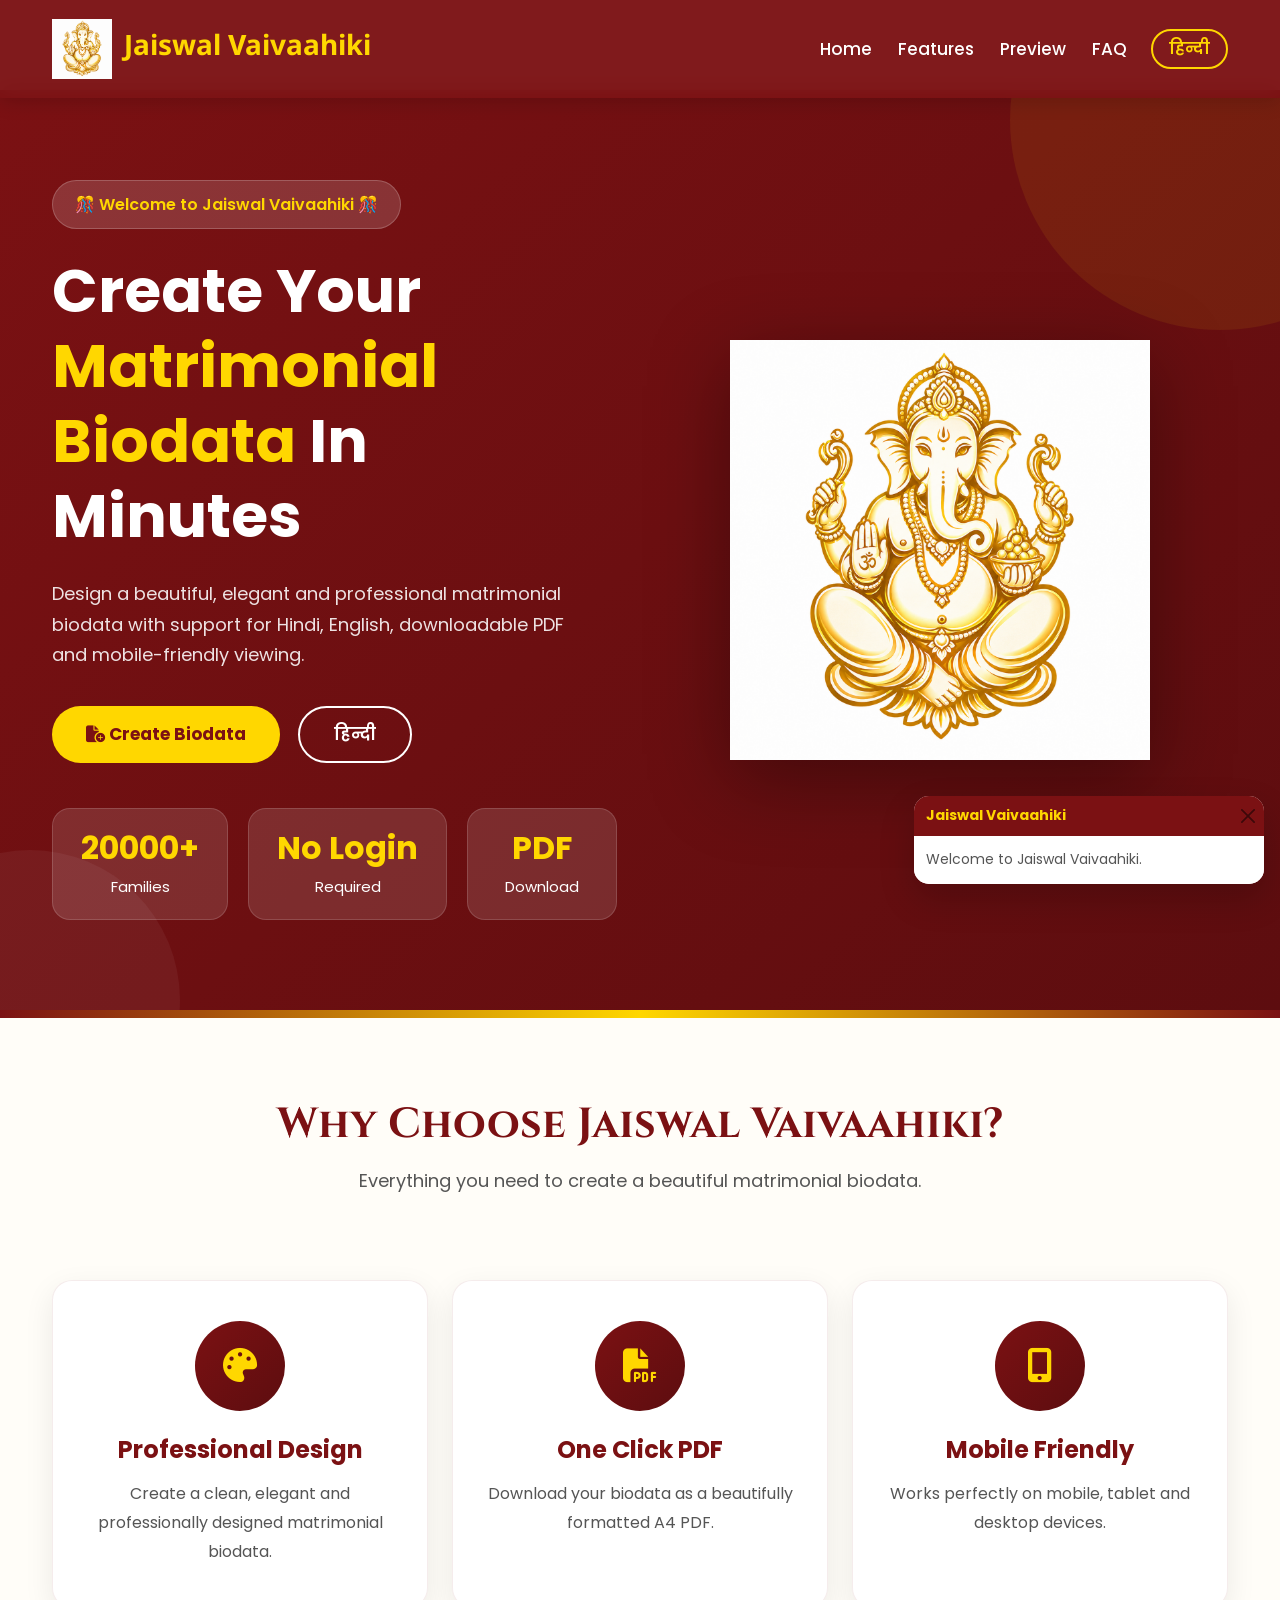
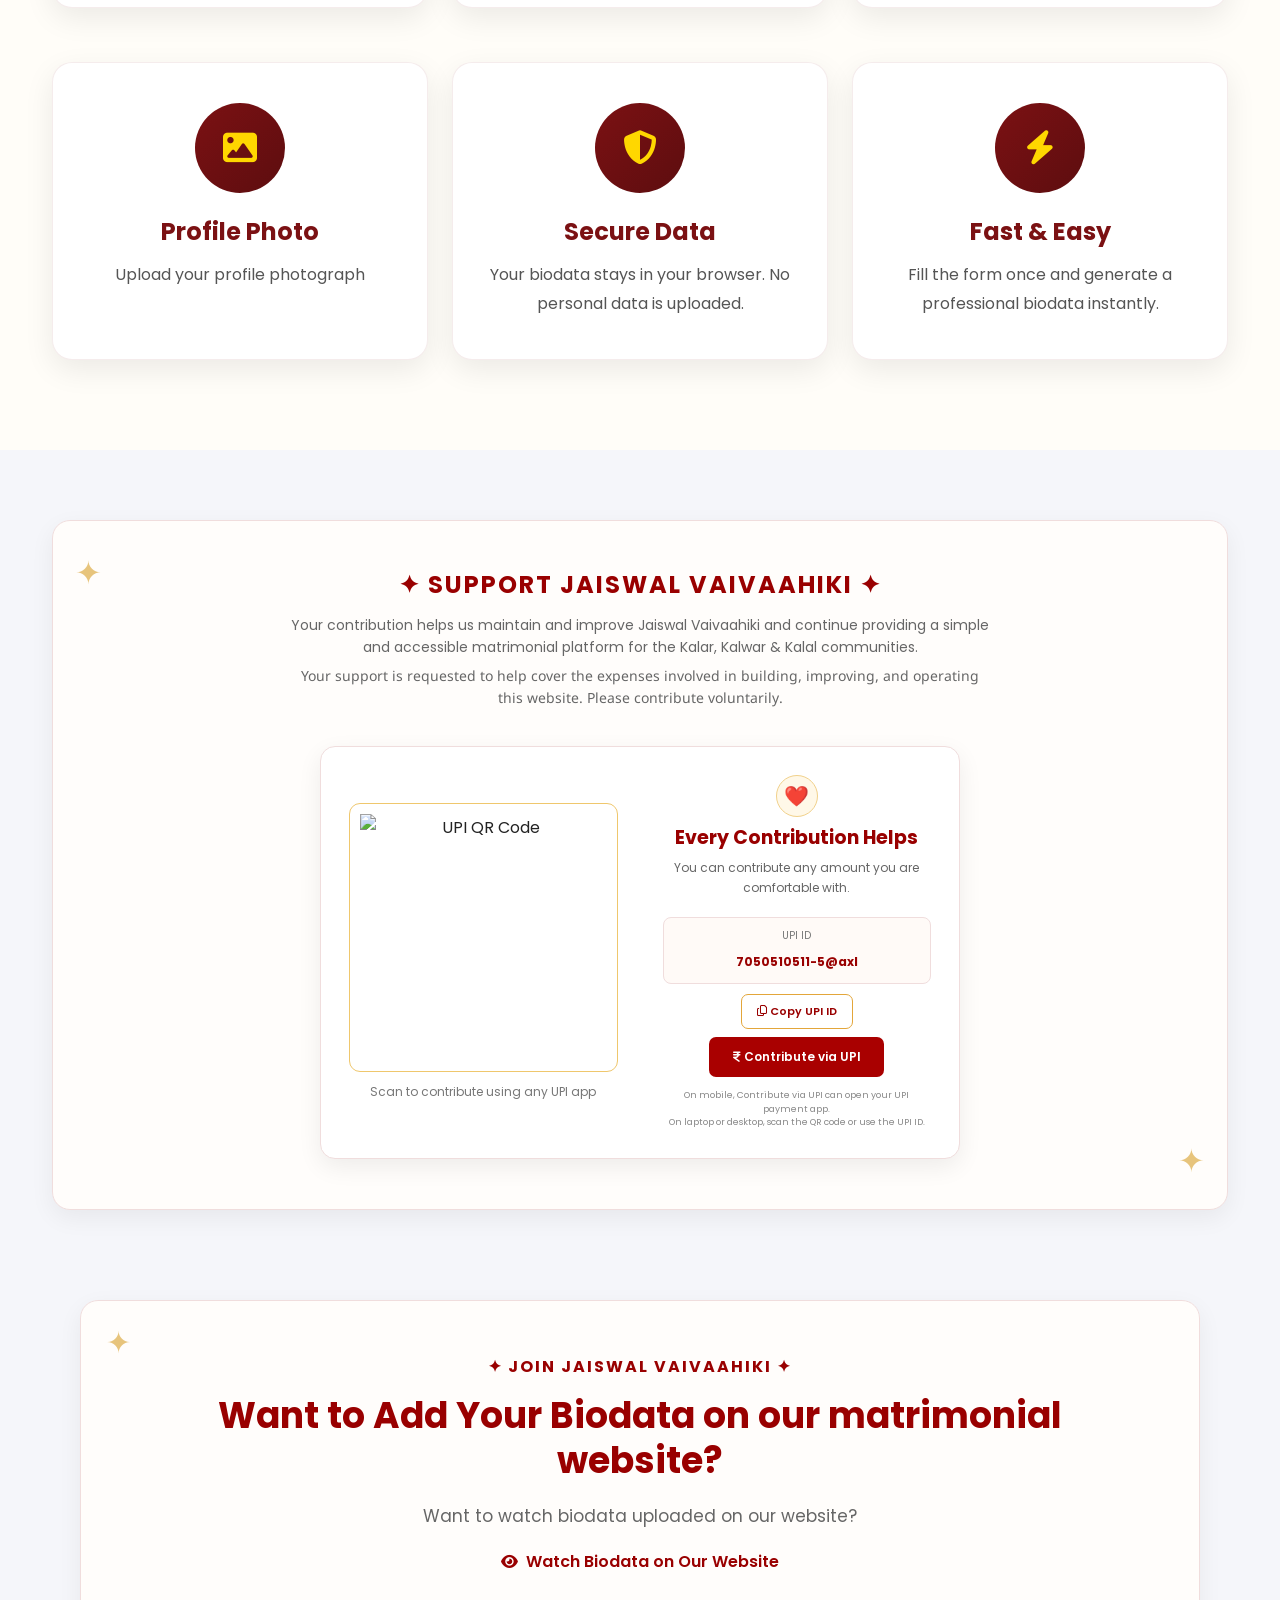
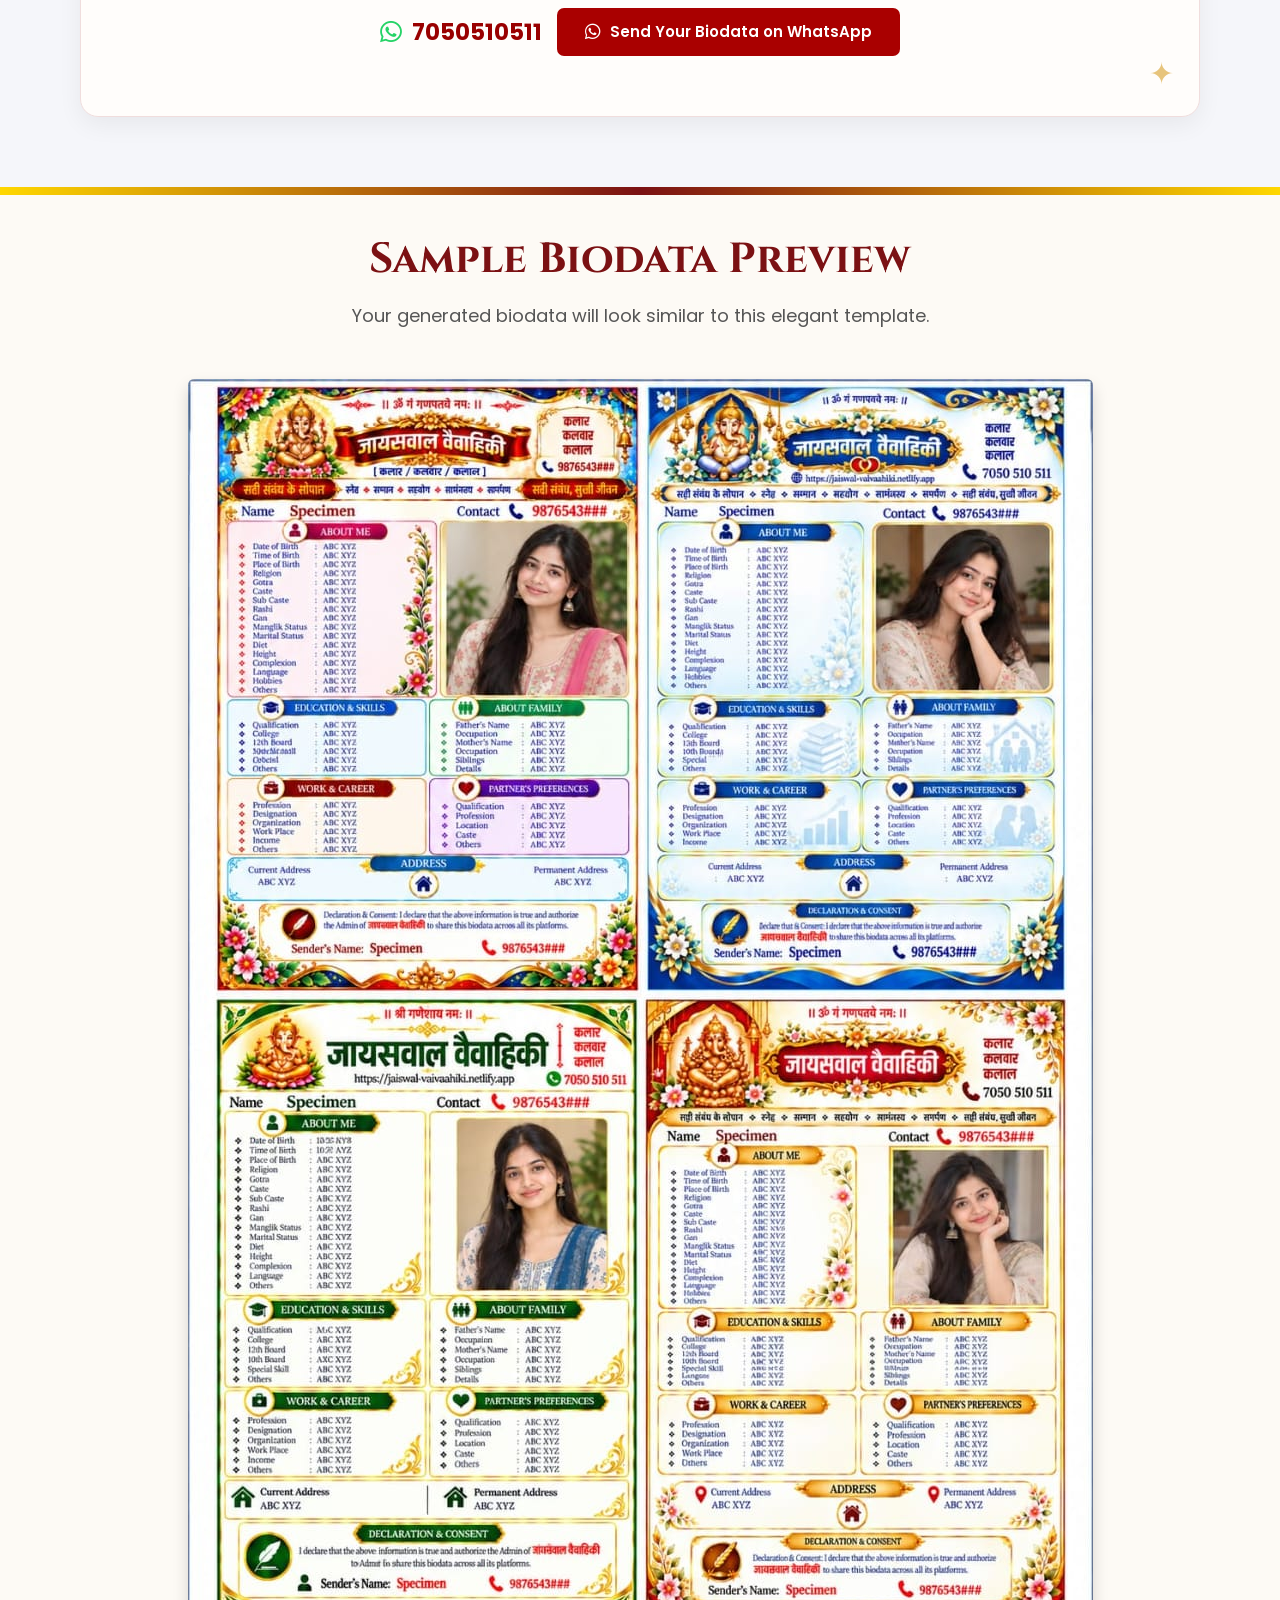
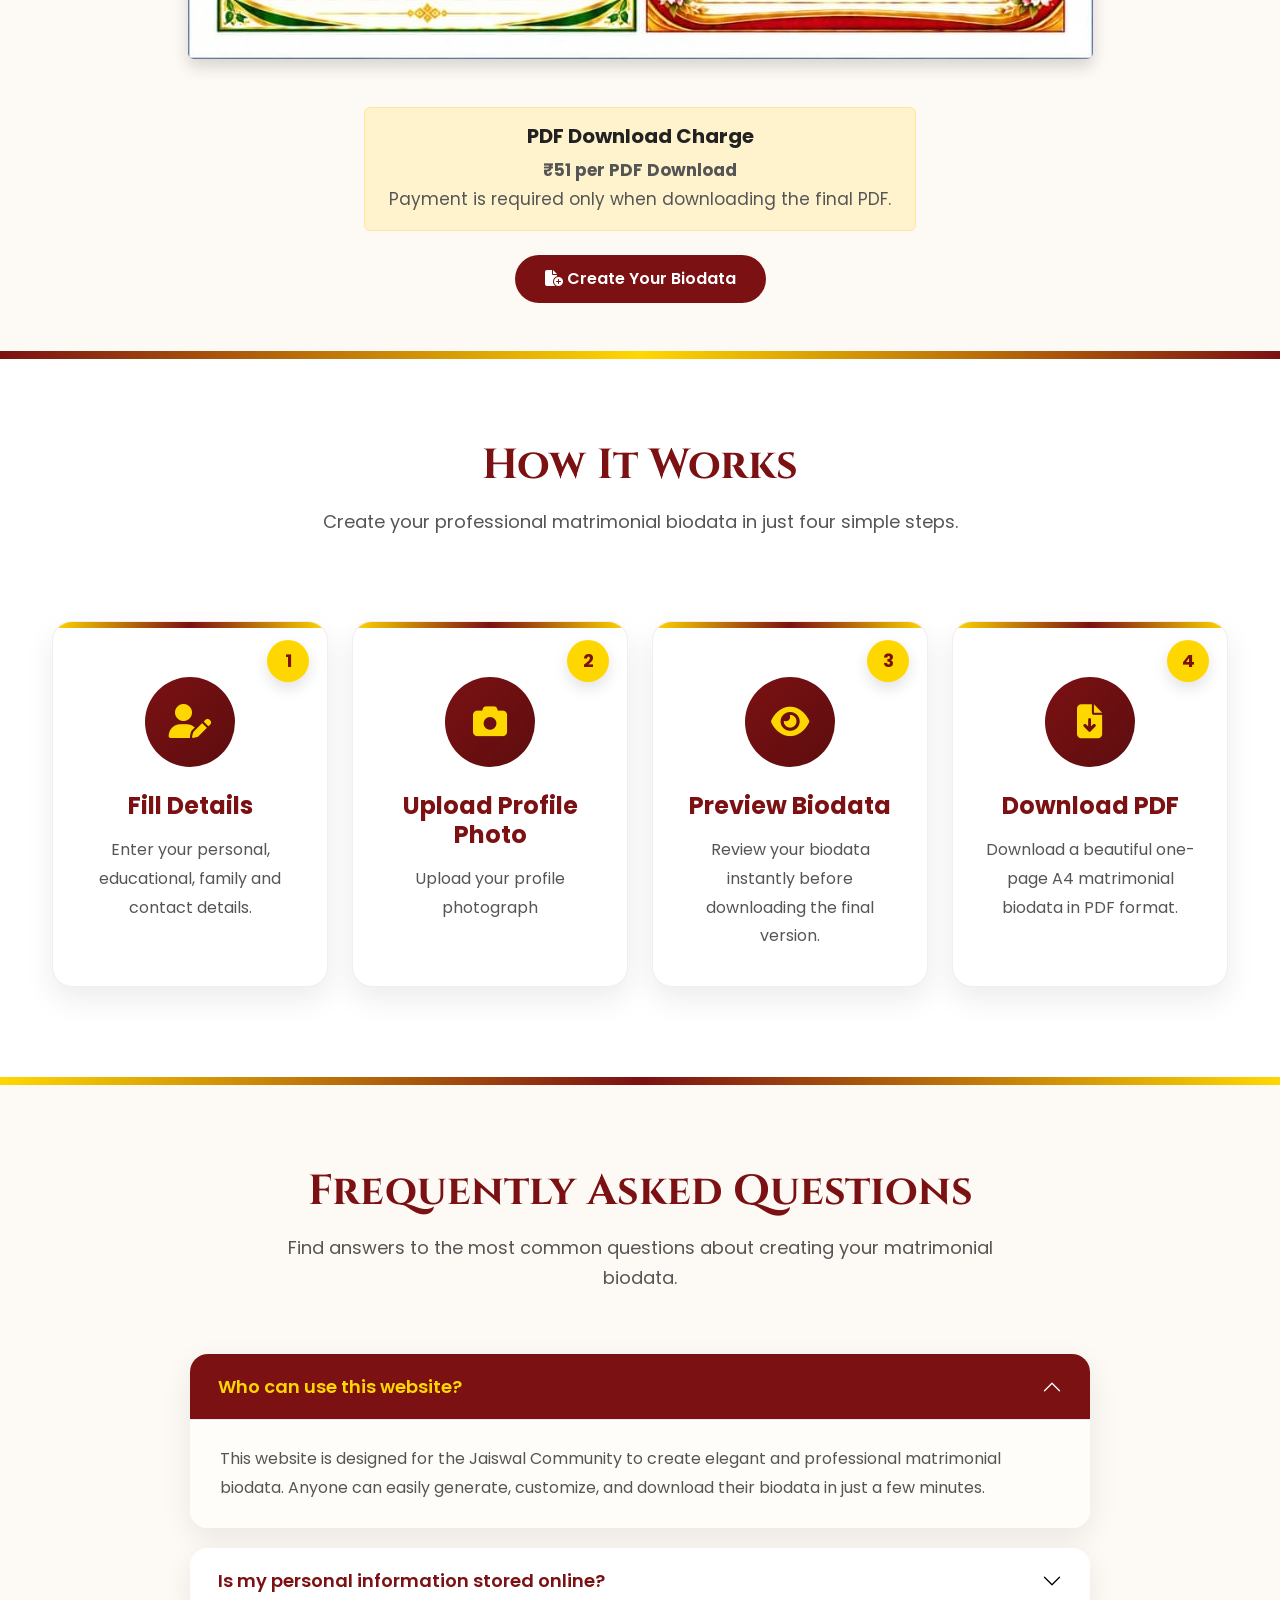
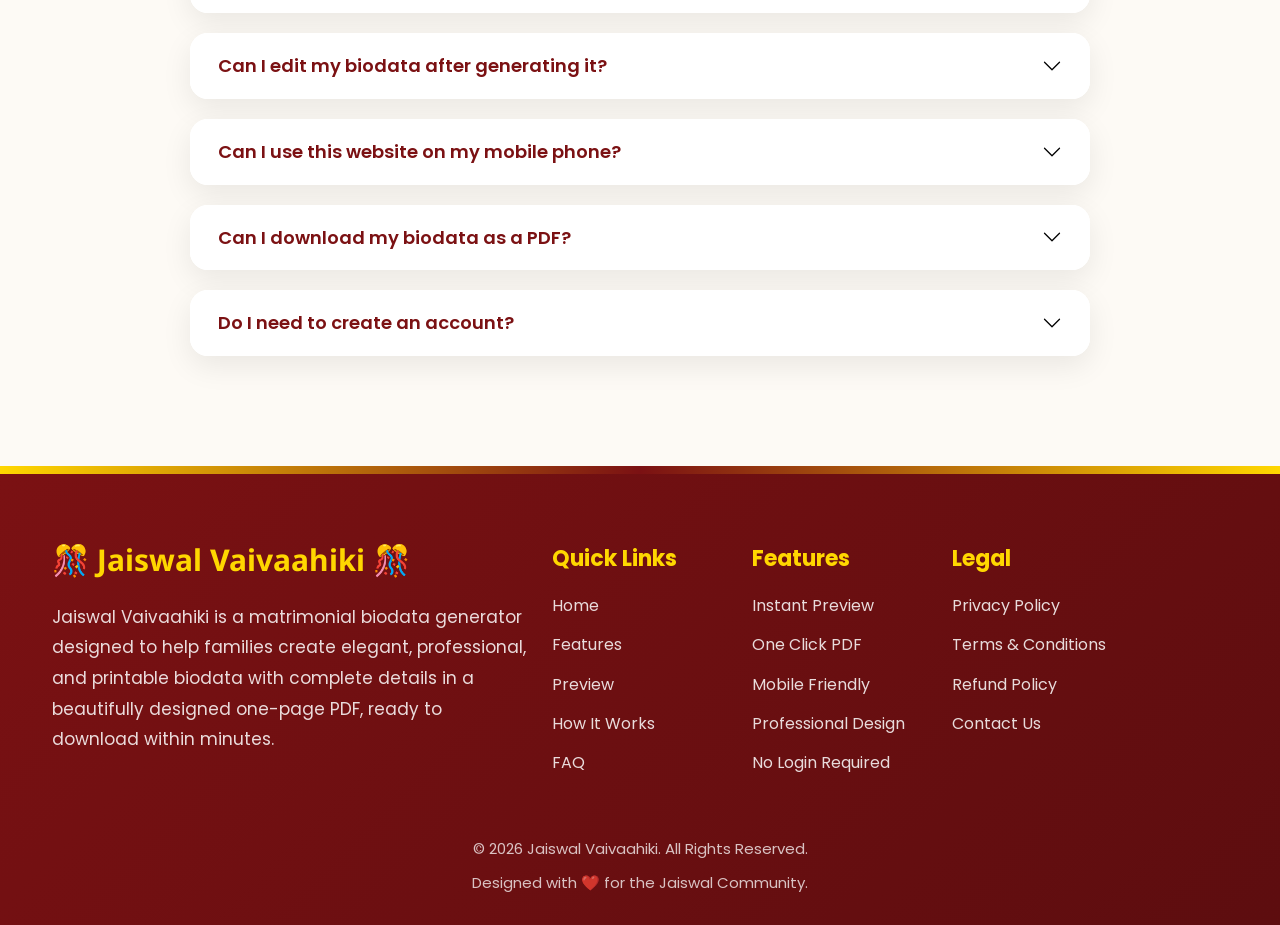
==== commit 5d5f0adf: "Update complete Jaiswal Vaivaahiki website" ====
--- a/index.html
+++ b/index.html
@@ -423,10 +423,11 @@
                             </button>
 
                             <button
-                                    class="btn btn-outline-light"
-                                    id="learnMoreBtn">
-
-                                Learn More
+                                type="button"
+                                class="btn btn-outline-light language-btn"
+                                id="heroLanguageBtn">
+
+                                हिन्दी
 
                             </button>
 
@@ -947,7 +948,7 @@
             <div class="text-center">
 
                 <img
-                    src="assets/sample-biodata.png"
+                    src="assets/sample-biodata.jpeg"
                     alt="Sample Biodata Template"
                     class="img-fluid shadow rounded preview-template">
 
@@ -2027,7 +2028,7 @@
                                         Select Status
                                     </option>
 
-                                    <option>Never Married</option>
+                                    <option>Unmarried</option>
 
                                     <option>Divorced</option>
 
@@ -2045,16 +2046,27 @@
                                     Caste
                                 </label>
 
-                                <input
-                                    type="text"
+                                <select
                                     id="caste"
-                                    maxlength="20"
-                                    class="form-control"
-                                    placeholder="Enter caste">
-
-                                <small id="casteCounter" class="text-muted">
-                                    20 characters remaining
-                                </small>
+                                    class="form-select">
+
+                                    <option value="">
+                                        Select Caste
+                                    </option>
+
+                                    <option value="Kalar">
+                                        Kalar
+                                    </option>
+
+                                    <option value="Kalwar">
+                                        Kalwar
+                                    </option>
+
+                                    <option value="Kalal">
+                                        Kalal
+                                    </option>
+
+                                </select>
 
                             </div>
 
@@ -2798,7 +2810,7 @@
                                     maxlength="40"
                                     class="form-control"
                                     rows="3"
-                                    placeholder="e.g. 2 Brothers&#10;1 Sister (Married)"></textarea>
+                                    placeholder="Enter siblings details"></textarea>
 
                                 <small
                                     id="siblingsDetailsCounter"
--- a/css/style.css
+++ b/css/style.css
@@ -3742,9 +3742,32 @@
 
 
 
-
-
-
-
-
-
+/* ==========================================
+   CENTER SAMPLE BIODATA ON LAPTOP / DESKTOP
+========================================== */
+
+@media (min-width: 992px) {
+
+    #preview .container {
+        margin-left: auto;
+        margin-right: auto;
+    }
+
+    #preview .preview-template {
+        display: block;
+        margin-left: auto;
+        margin-right: auto;
+        max-width: 100%;
+        height: auto;
+    }
+
+    #preview .text-center {
+        text-align: center;
+    }
+
+}
+
+
+
+
+
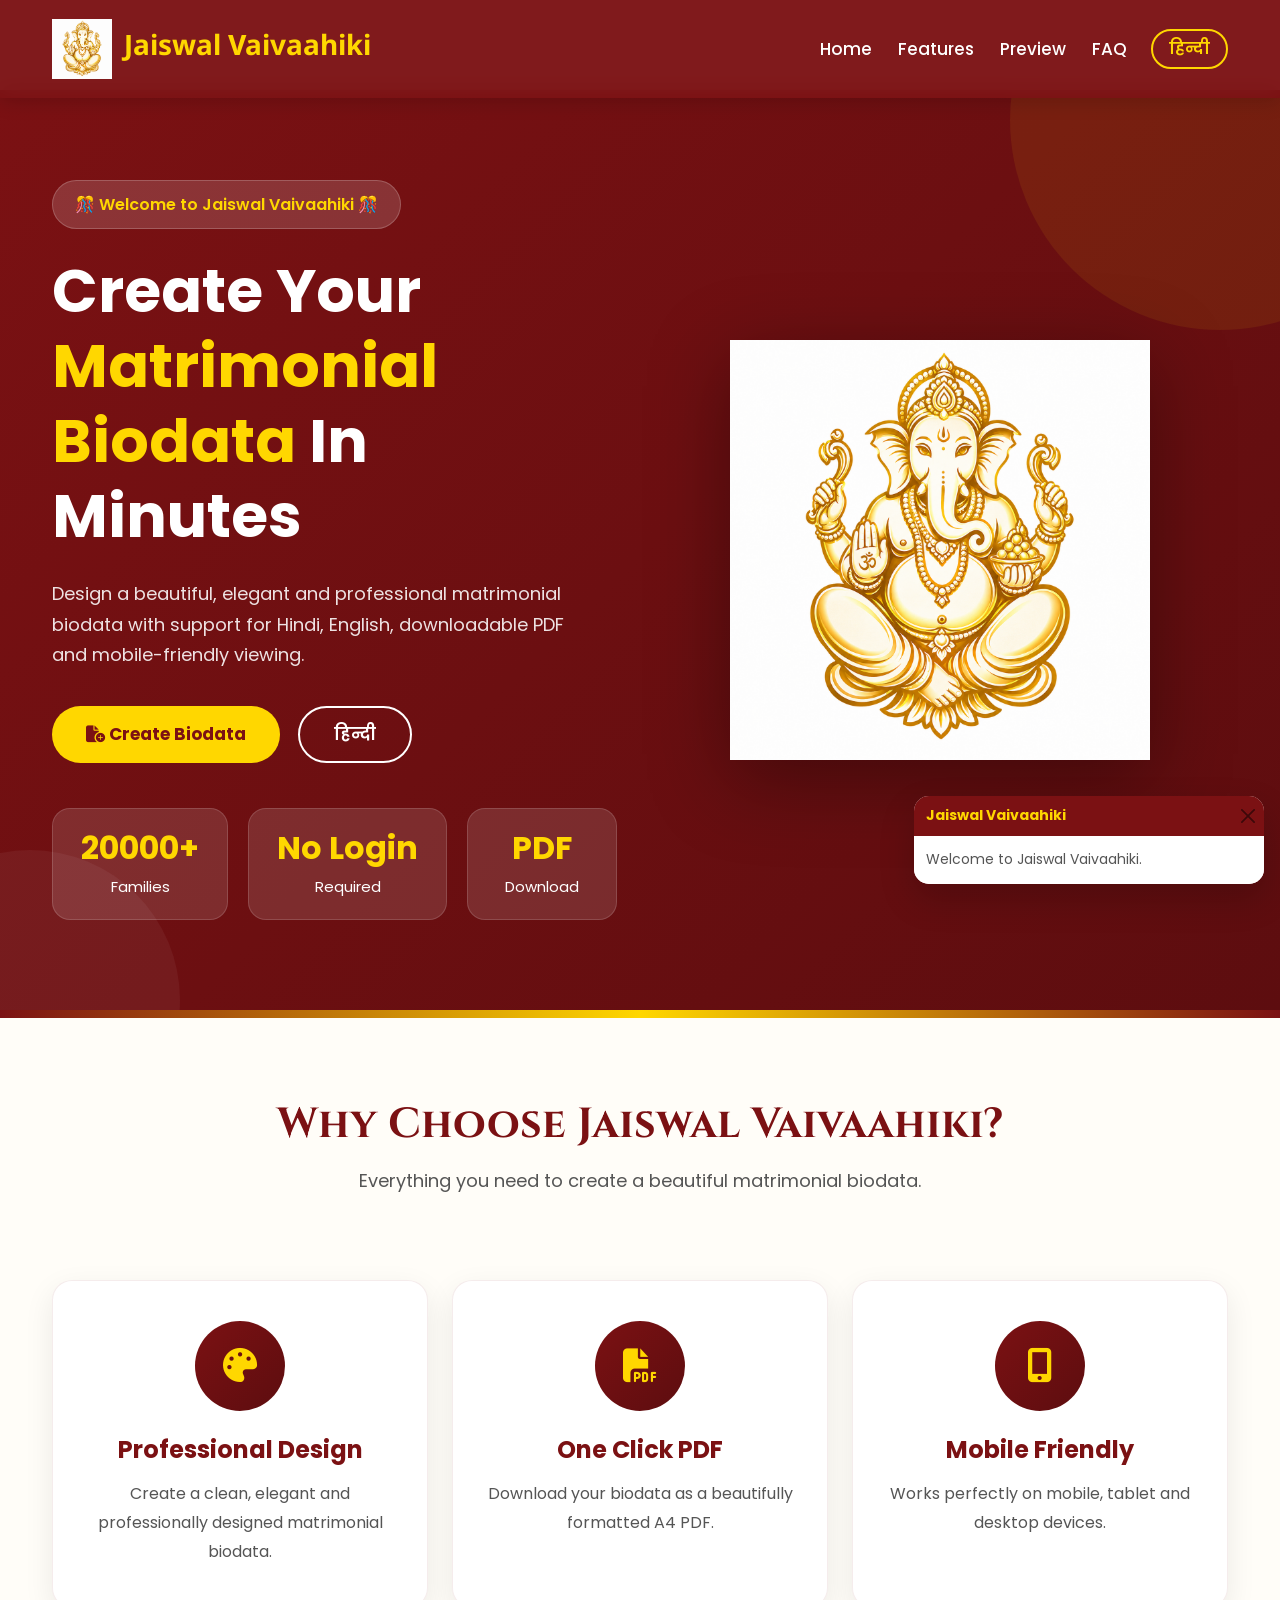
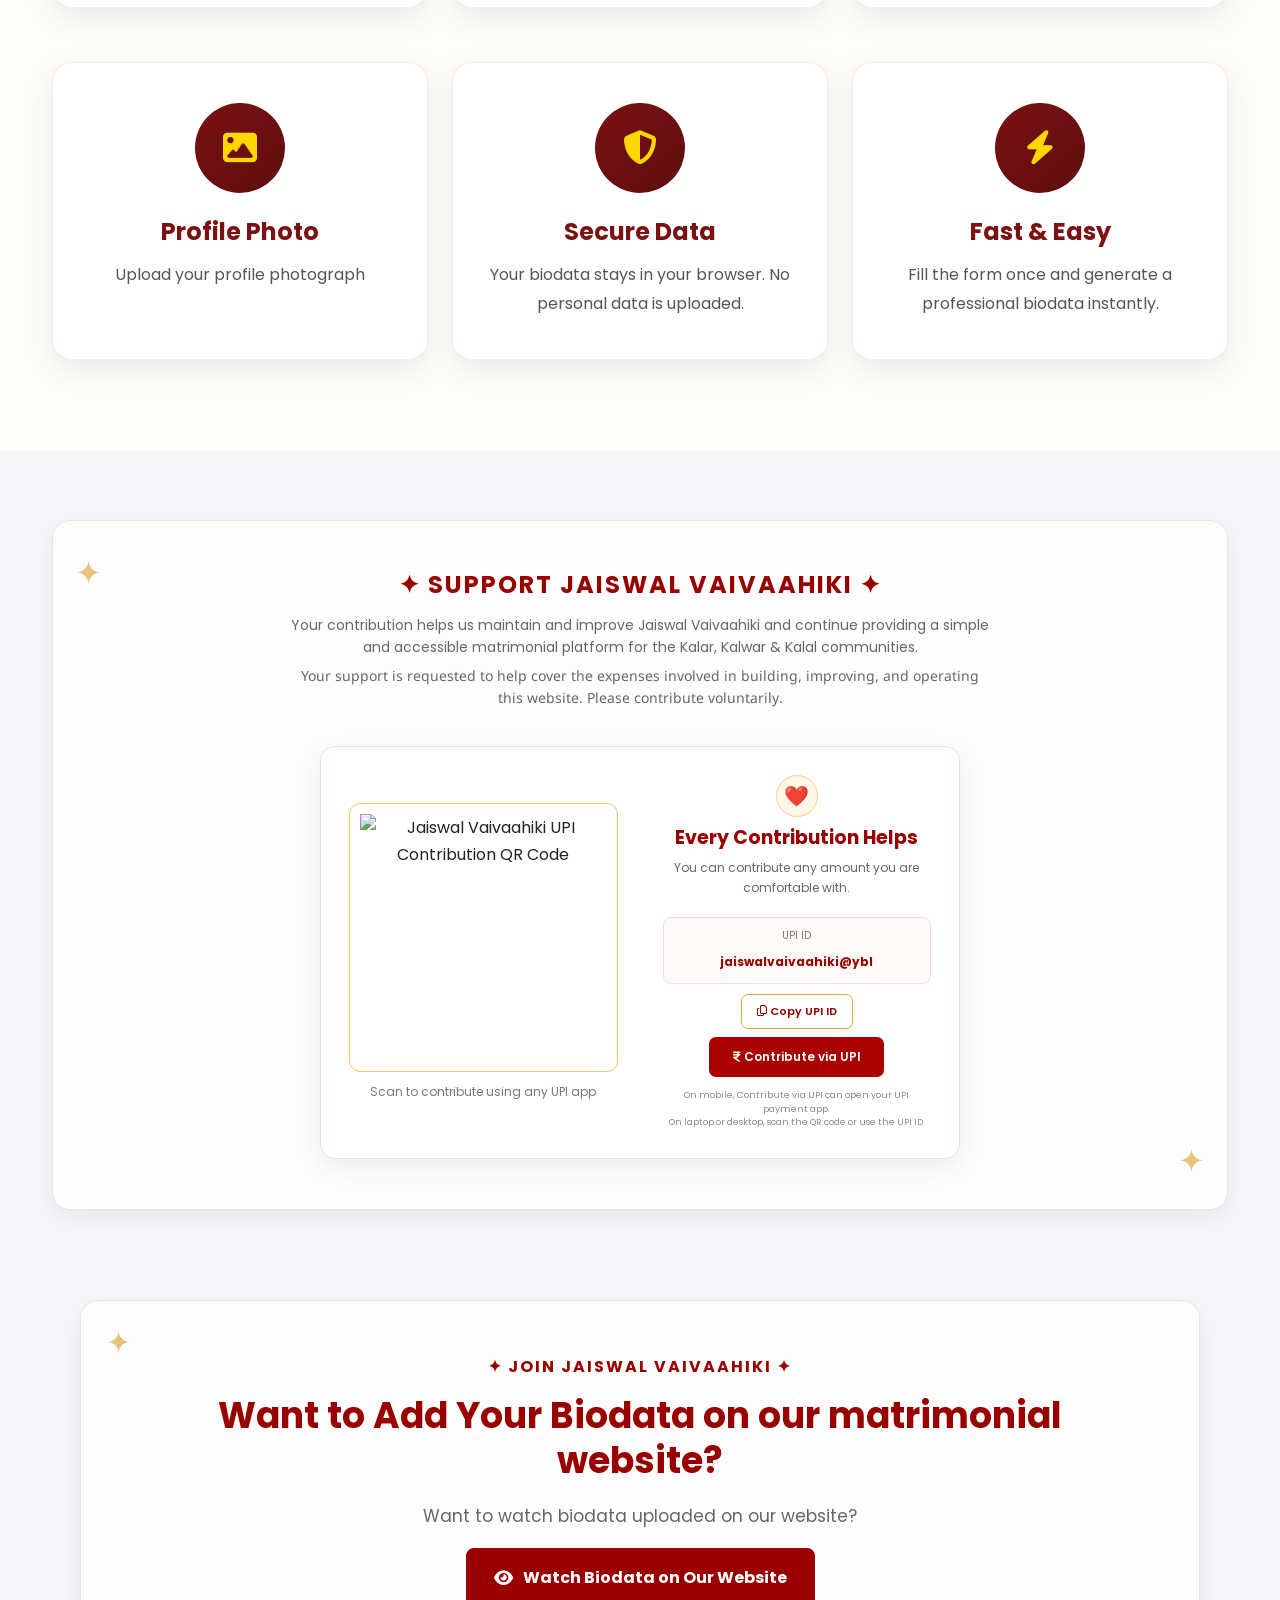
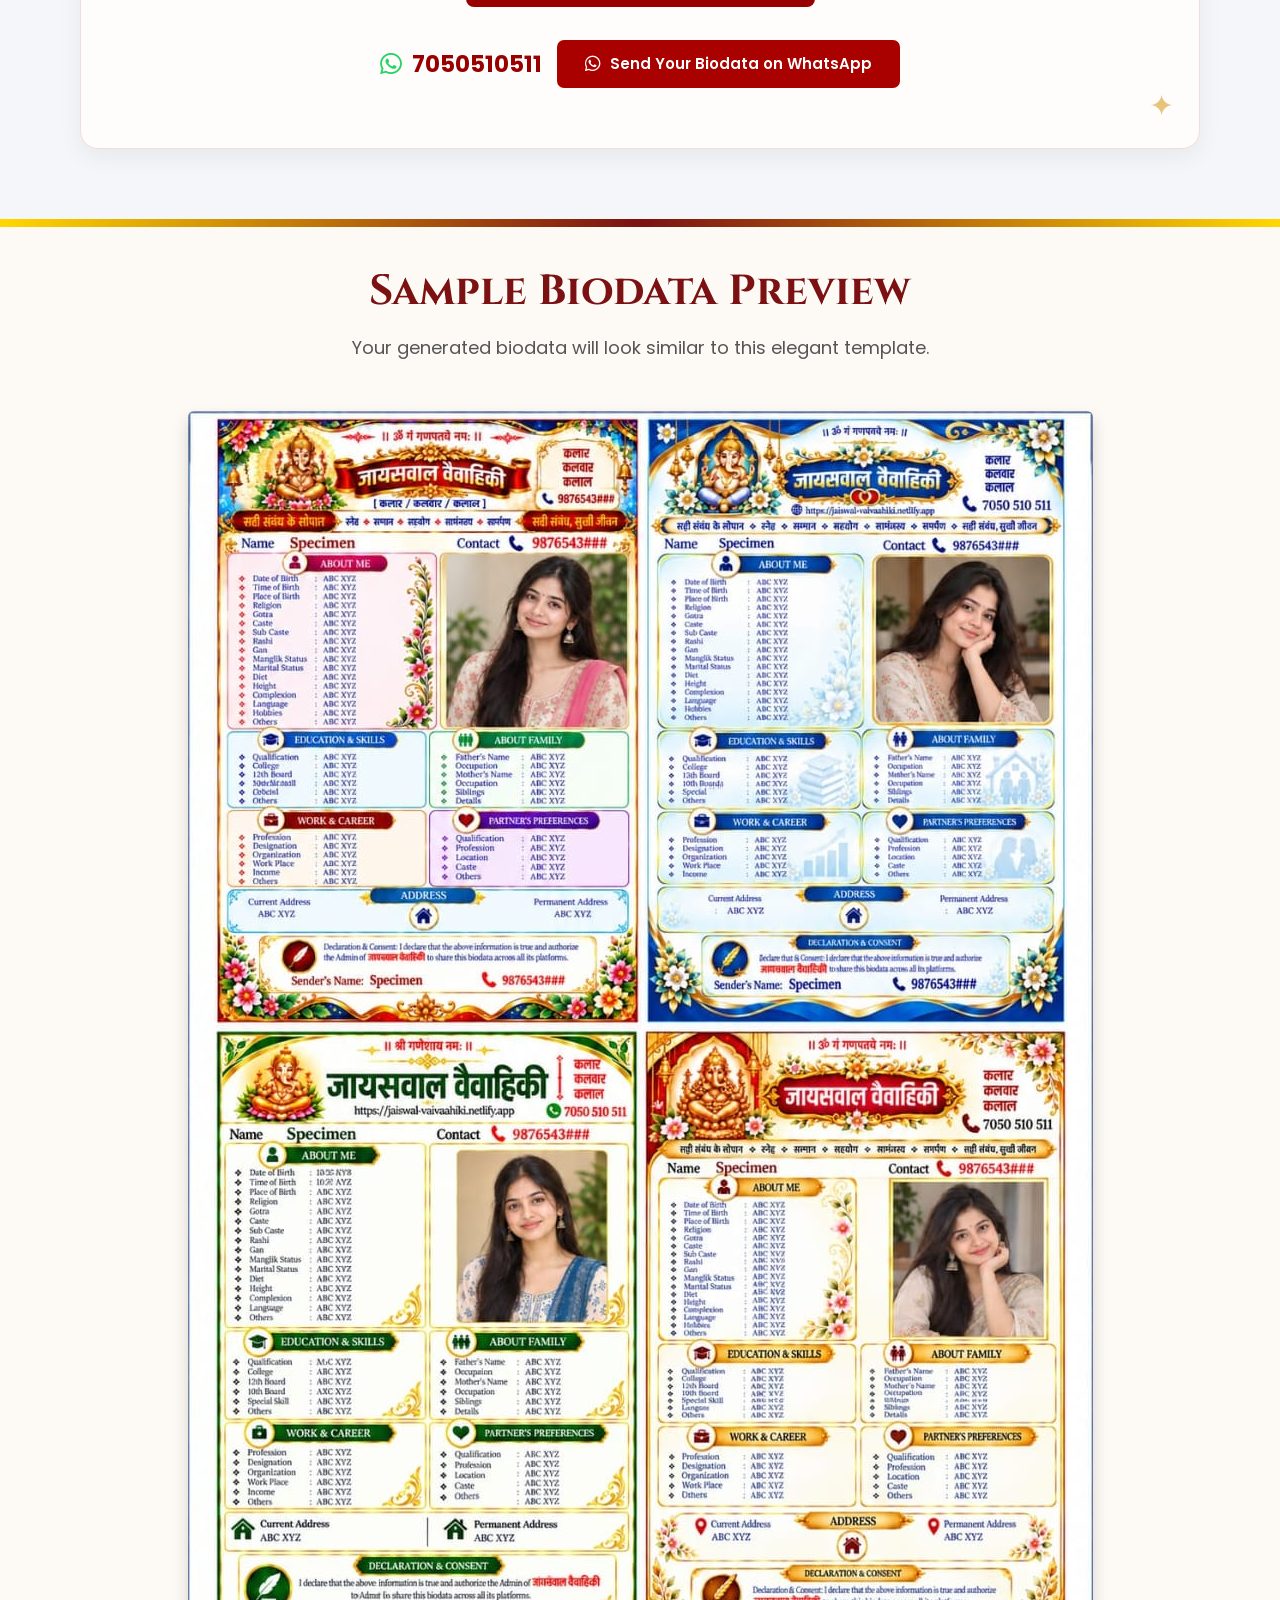
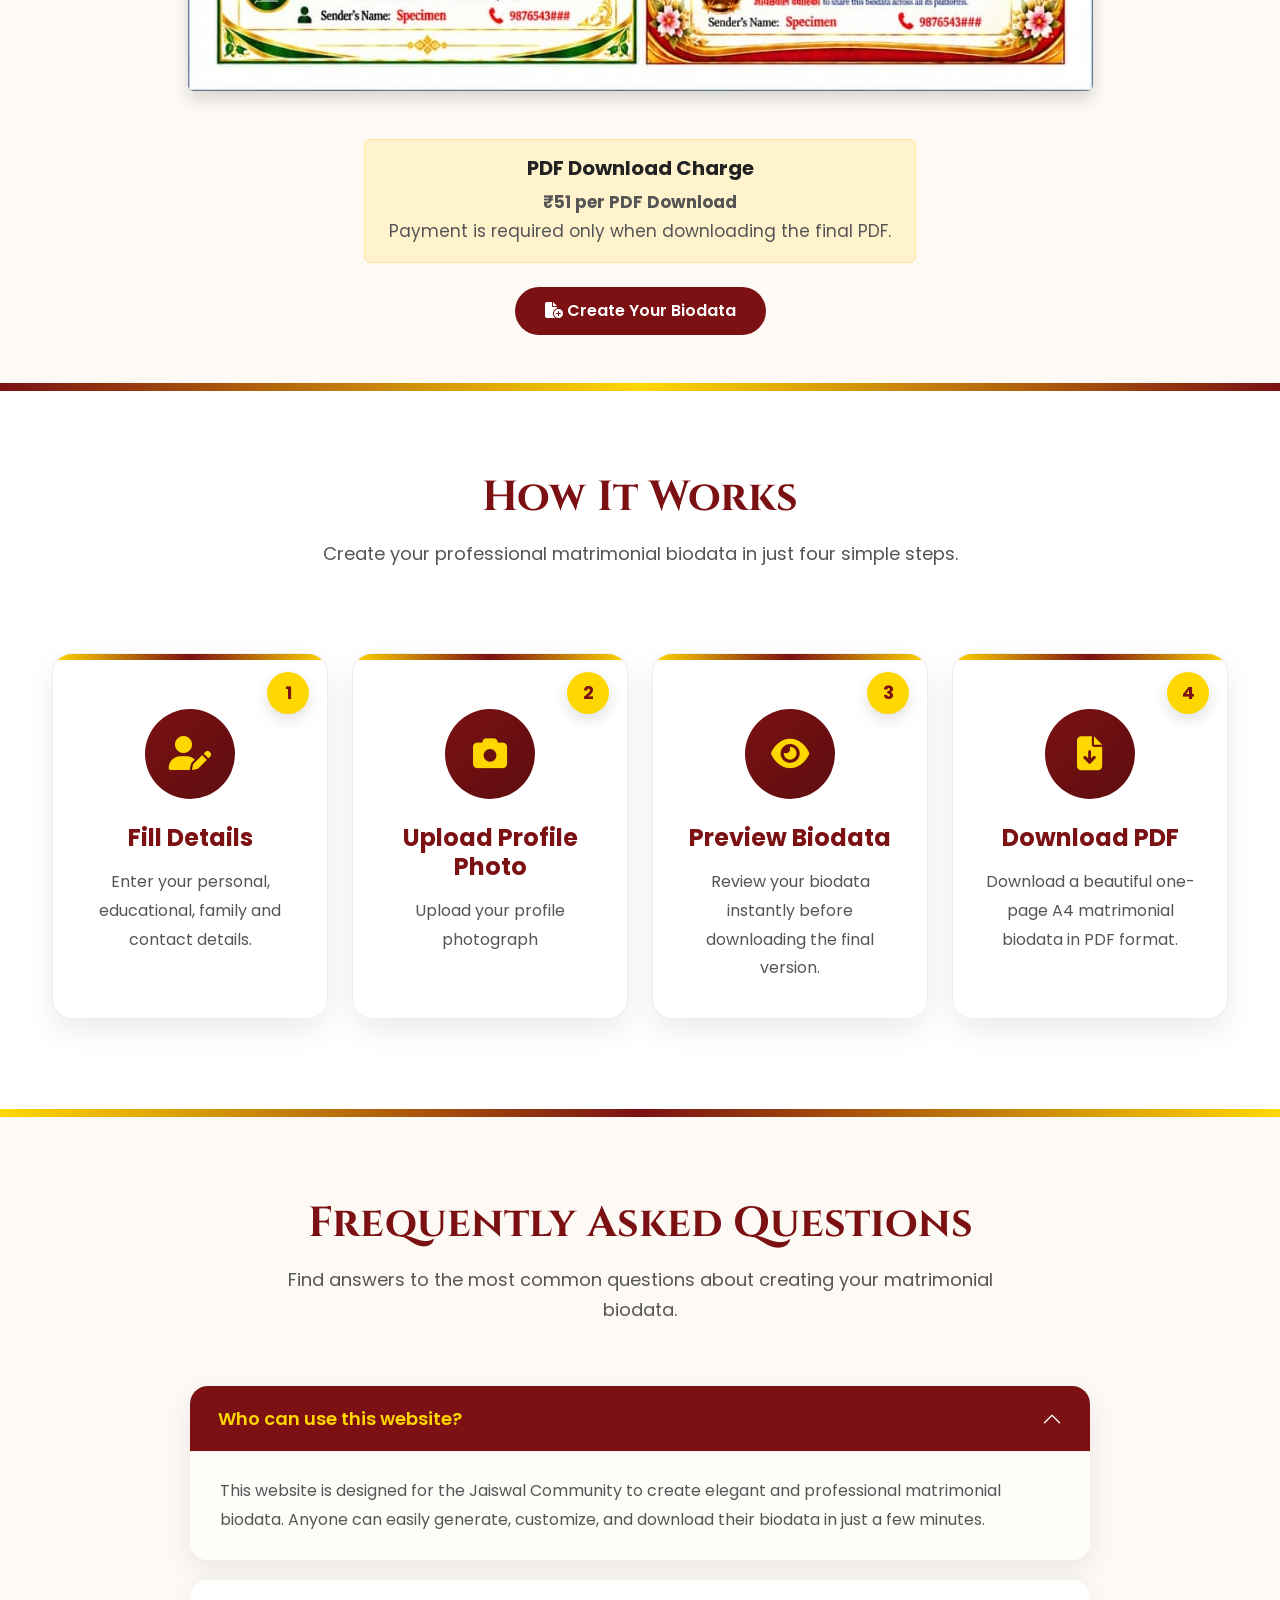
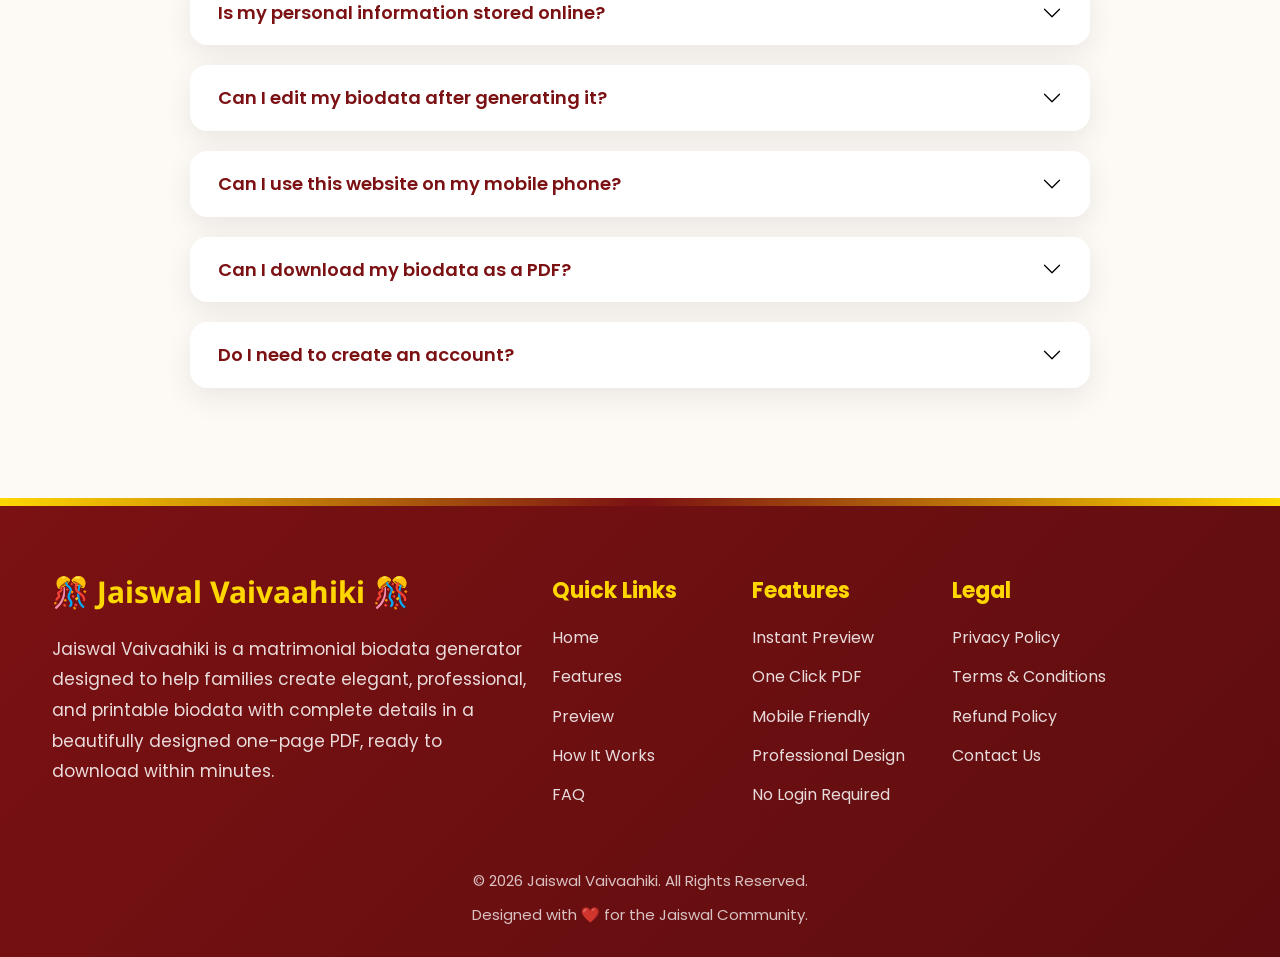
==== commit 68f25ca9: "Update index.html" ====
--- a/index.html
+++ b/index.html
@@ -747,8 +747,8 @@
                         <div class="qr-box">
 
                             <img
-                                src="https://res.cloudinary.com/f4hqnuko/image/upload/f_auto,w_600/v1788069632/donation-qr.jpg"
-                                alt="UPI QR Code"
+                                src="https://res.cloudinary.com/f4hqnuko/image/upload/v1789208261/donation-qr1.jpg"
+                                alt="Jaiswal Vaivaahiki UPI Contribution QR Code"
                                 class="upi-qr">
 
                         </div>
@@ -787,7 +787,7 @@
                             </span>
 
                             <strong id="upiId">
-                                7050510511-5@axl
+                                jaiswalvaivaahiki@ybl
                             </strong>
 
                         </div>
@@ -4260,4 +4260,4 @@
 
 </body>
 
-</html>+</html>
--- a/css/style.css
+++ b/css/style.css
@@ -2905,34 +2905,89 @@
                 WATCH BIODATA LINK
 ========================================================== */
 
+/* ==========================================
+   WATCH BIODATA BUTTON
+========================================== */
+
 .create-biodata-link {
+
     display: inline-flex;
 
     align-items: center;
     justify-content: center;
 
-    gap: 8px;
+    gap: 10px;
+
+    padding: 14px 26px;
 
     margin-bottom: 28px;
 
-    color: #990000;
+    background-color: #990000;
+    color: #ffffff;
+
+    border: 2px solid #990000;
+    border-radius: 8px;
 
     font-size: 16px;
-    font-weight: 600;
+    font-weight: 700;
 
     text-decoration: none;
 
-    transition: all 0.2s ease;
-}
+    cursor: pointer;
+
+    transition: all 0.3s ease;
+
+}
+
+/* Eye icon */
 
 .create-biodata-link i {
-    font-size: 15px;
-}
+    font-size: 17px;
+    color: #ffffff;
+}
+
+/* Hover effect */
 
 .create-biodata-link:hover {
-    color: #700000;
-
-    text-decoration: underline;
+
+    background-color: #760000;
+    border-color: #760000;
+
+    color: #ffffff;
+
+    text-decoration: none;
+
+    transform: translateY(-2px);
+
+    box-shadow: 0 5px 15px rgba(153, 0, 0, 0.22);
+
+}
+
+/* Keyboard accessibility */
+
+.create-biodata-link:focus-visible {
+
+    outline: 3px solid #d4af37;
+    outline-offset: 3px;
+
+}
+
+/* Mobile responsive */
+
+@media (max-width: 480px) {
+
+    .create-biodata-link {
+
+        padding: 12px 18px;
+
+        font-size: 14px;
+
+        max-width: 100%;
+
+        text-align: center;
+
+    }
+
 }
 
 
